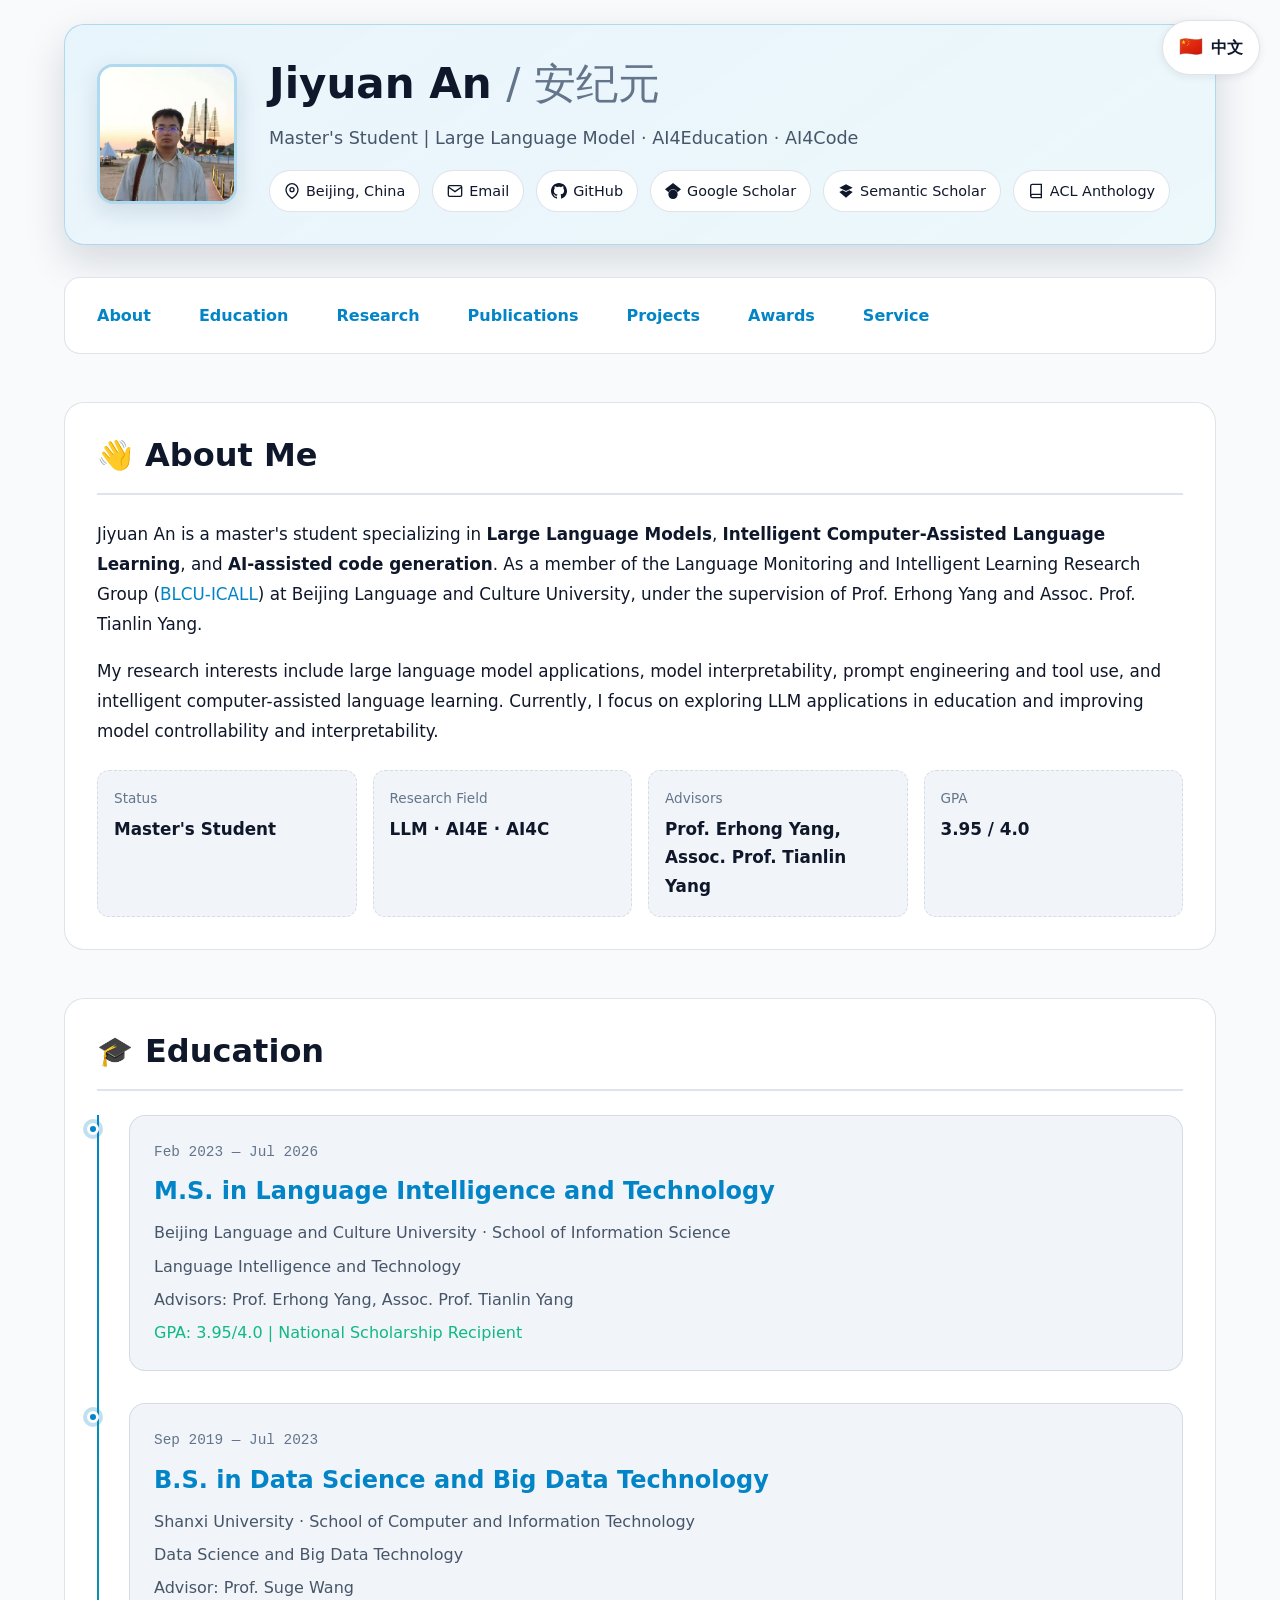
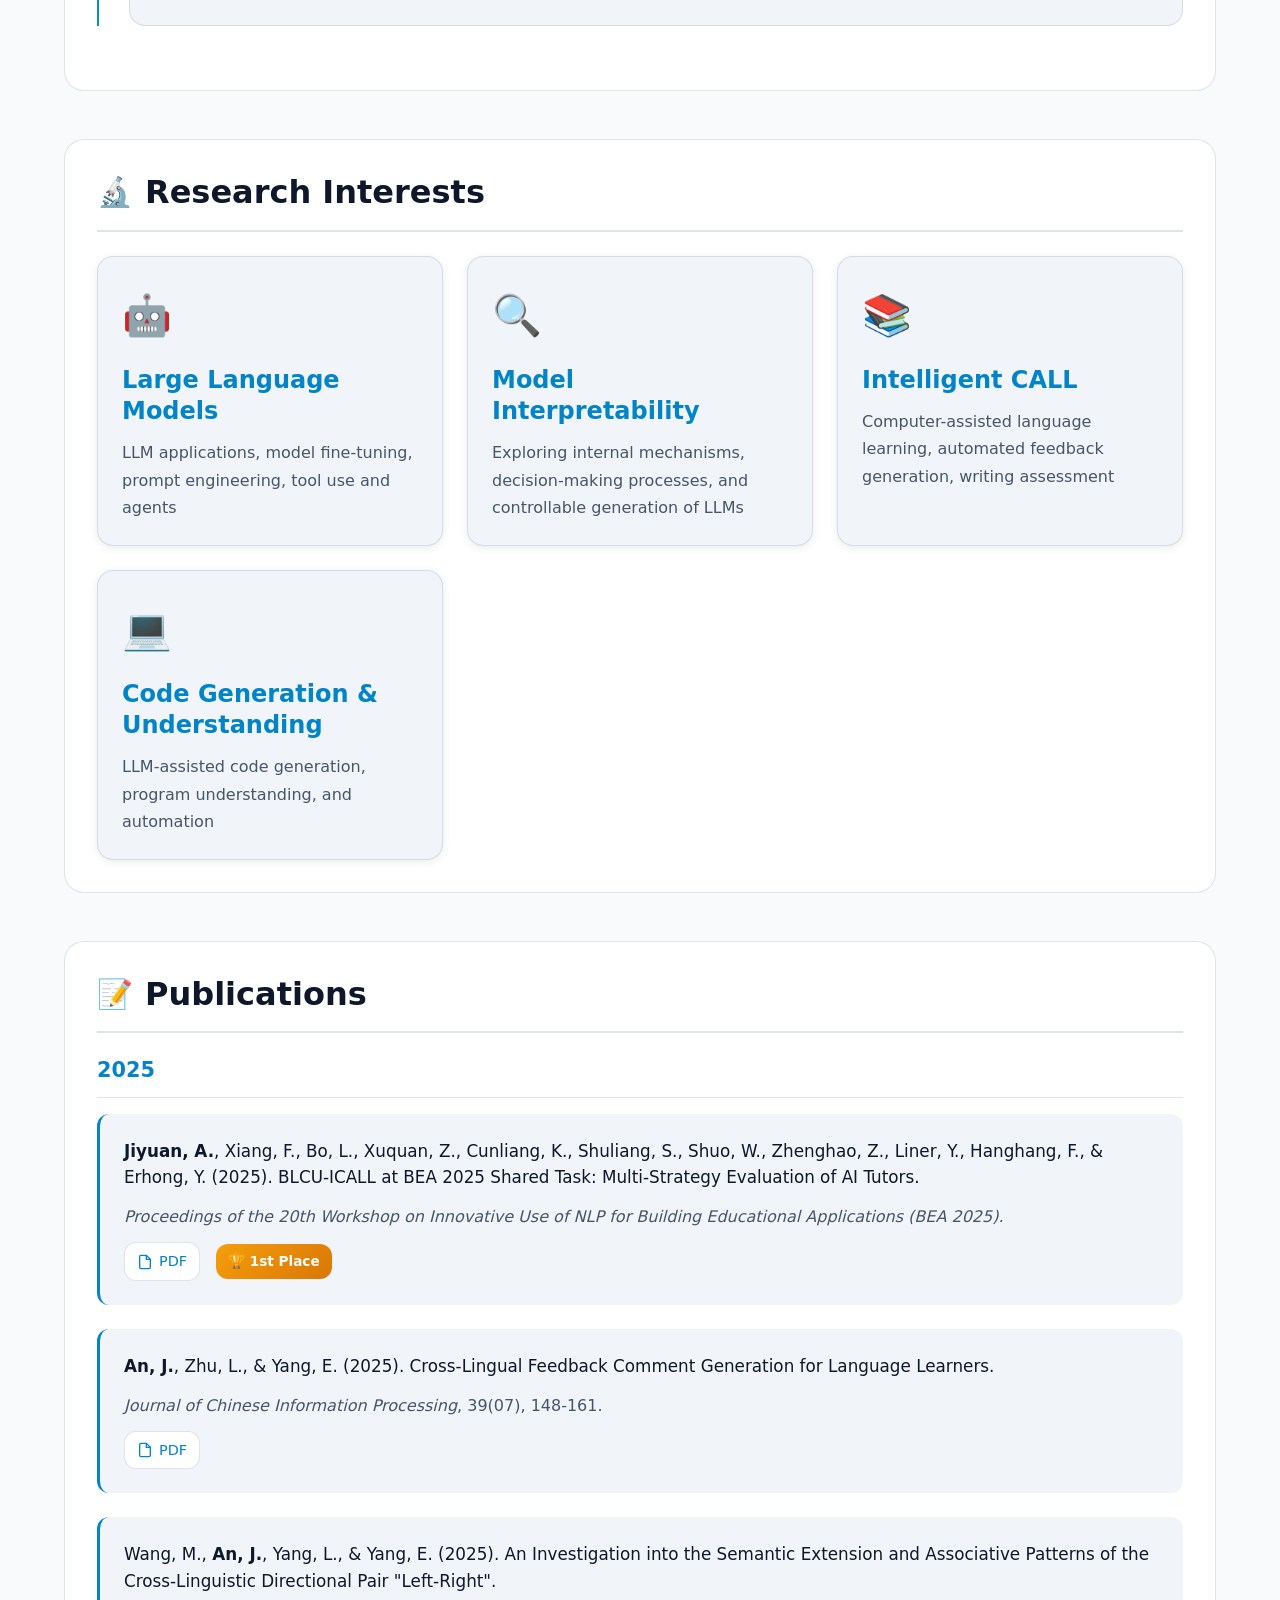
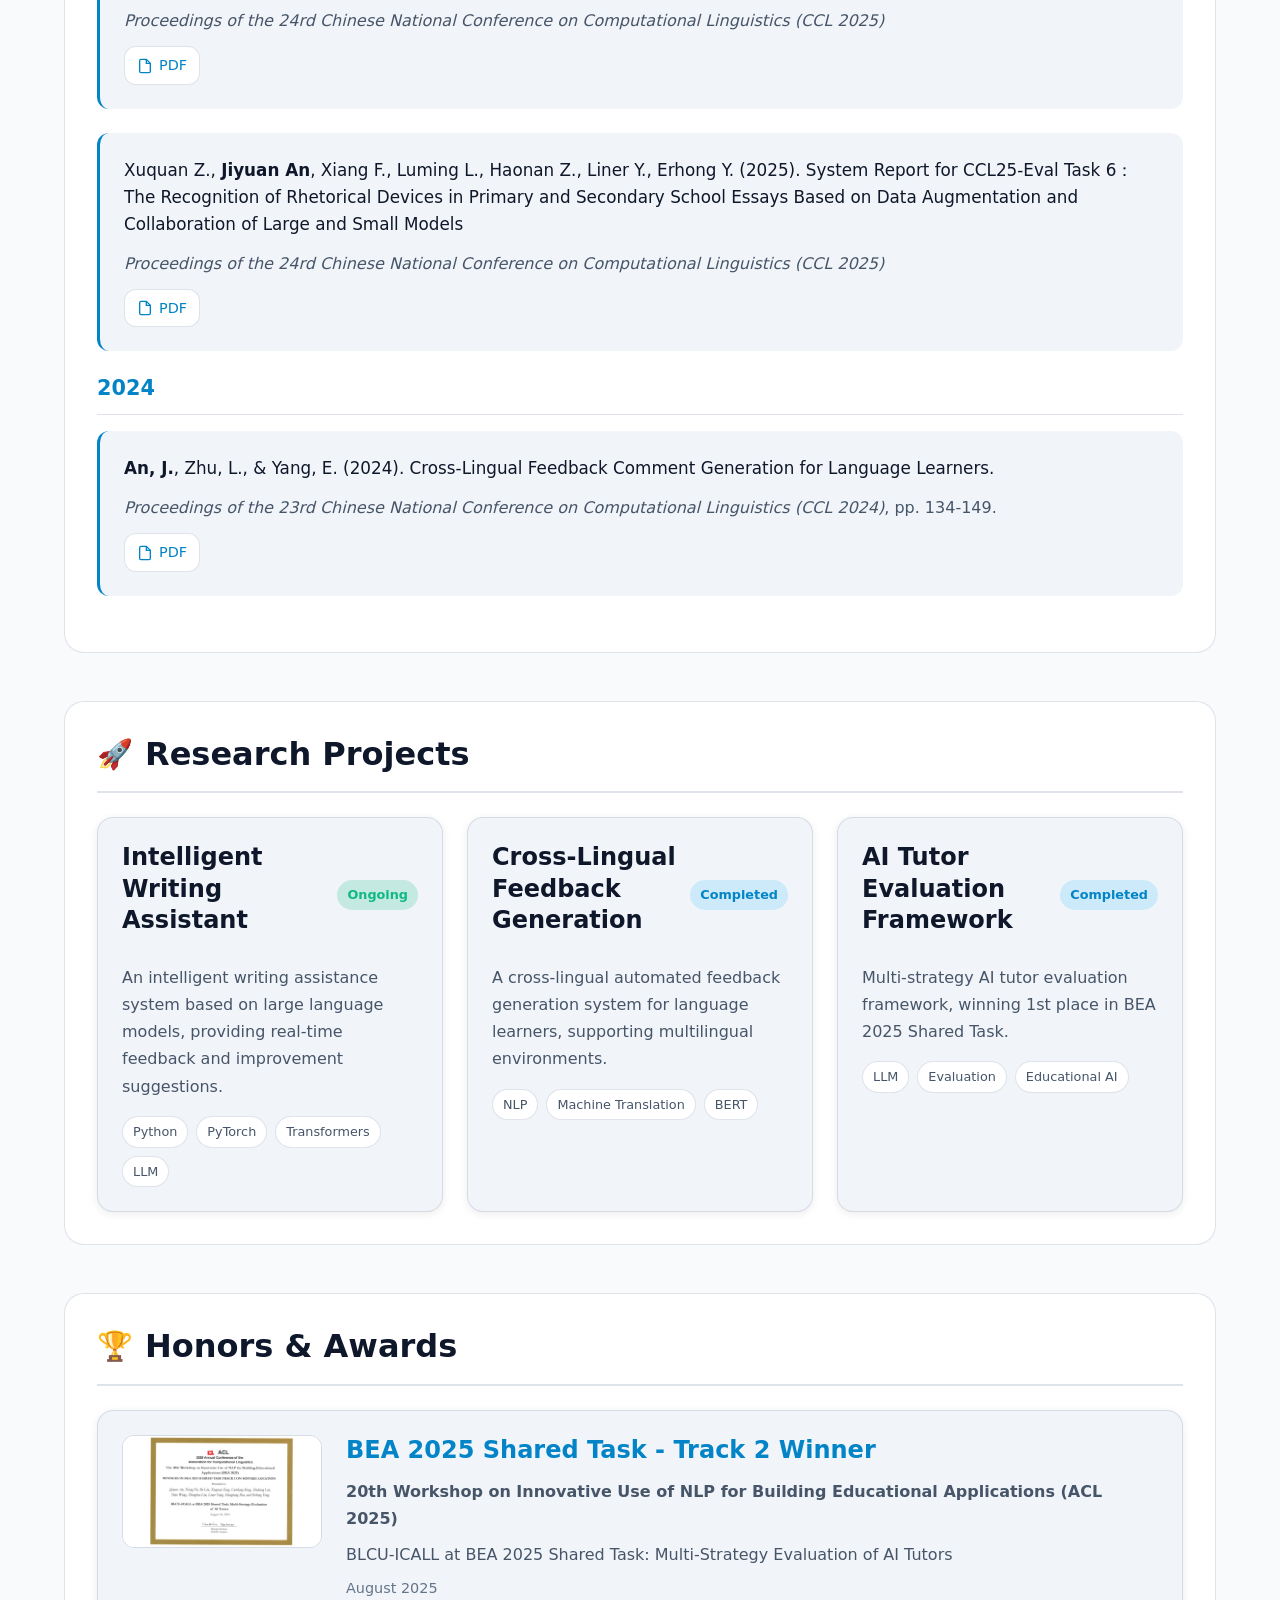
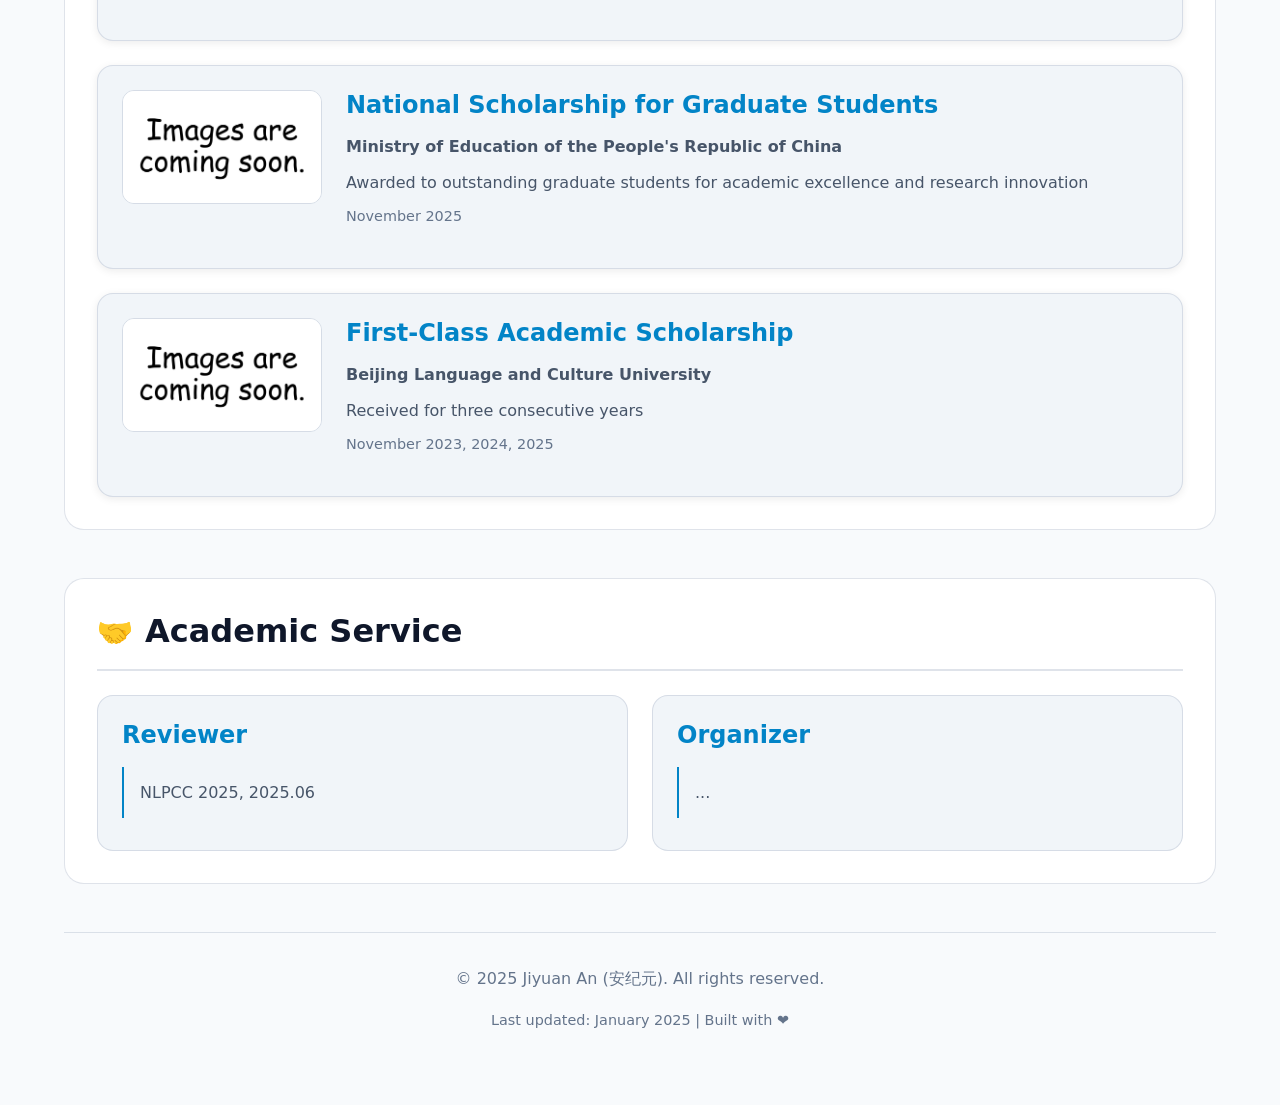
==== index-en.html @ dfd4914c "Update" ====
<!DOCTYPE html>
<html lang="en">
<head>
<meta charset="UTF-8" />
<meta name="viewport" content="width=device-width, initial-scale=1" />
<title>Jiyuan An's Homepage | 安纪元</title>
<meta name="description" content="Master's student's academic homepage, research interests: Large Language Models, AI4Education, AI4Code." />
<meta property="og:title" content="Jiyuan An | 安纪元 - Academic Homepage" />
<meta property="og:description" content="Master's student's academic homepage, research interests: Large Language Models, AI4Education, AI4Code." />
<meta property="og:type" content="website" />
<meta name="theme-color" content="#0ea5e9" />
<link rel="stylesheet" href="./styles/main.css" />
<link rel="stylesheet" href="./styles/dark-mode.css" />
<style>
/* Language Switch Button */
.lang-switch {
  position: fixed;
  top: 20px;
  right: 20px;
  z-index: 1000;
}
.lang-switch a {
  display: flex;
  align-items: center;
  gap: 8px;
  padding: 10px 16px;
  background: var(--bg-secondary);
  border: 1px solid var(--border-color);
  border-radius: var(--radius-full);
  color: var(--text-primary);
  text-decoration: none;
  font-weight: 600;
  transition: all var(--transition-base);
  box-shadow: var(--shadow-sm);
}
.lang-switch a:hover {
  transform: translateY(-2px);
  box-shadow: var(--shadow-md);
  border-color: var(--brand-primary);
  background: linear-gradient(135deg, rgba(56, 189, 248, 0.1), rgba(34, 211, 238, 0.05));
}
.lang-icon {
  font-size: 1.2rem;
}
@media (max-width: 768px) {
  .lang-switch a { padding: 8px 12px; }
  .lang-text { display: none; }
}
</style>
</head>
<body>
<!-- Language Switch Button -->
<div class="lang-switch">
  <a href="./index.html" title="切换到中文">
    <span class="lang-icon">🇨🇳</span>
    <span class="lang-text">中文</span>
  </a>
</div>

<div class="wrapper">
<!-- Header -->
<header>
<img class="avatar" src="./assets/images/profile.jpg" alt="Jiyuan An" />
<div class="header-content">
<h1>Jiyuan An <span class="muted">/ 安纪元</span></h1>
<p class="subtitle">Master's Student | Large Language Model · AI4Education · AI4Code</p>
<div class="badges">
<span class="badge">
<svg class="icon" viewBox="0 0 24 24" fill="none" stroke="currentColor" stroke-width="2">
<path d="M21 10c0 7-9 13-9 13s-9-6-9-13a9 9 0 0 1 18 0z"></path>
<circle cx="12" cy="10" r="3"></circle>
</svg>
Beijing, China
</span>
<a class="badge" href="mailto:jiyuanan.blcu@gmail.com">
<svg class="icon" viewBox="0 0 24 24" fill="none" stroke="currentColor" stroke-width="2">
<path d="M4 4h16c1.1 0 2 .9 2 2v12c0 1.1-.9 2-2 2H4c-1.1 0-2-.9-2-2V6c0-1.1.9-2 2-2z"></path>
<polyline points="22,6 12,13 2,6"></polyline>
</svg>
Email
</a>
<a class="badge" href="https://github.com/JiyuanAn" target="_blank" rel="noreferrer">
<svg class="icon" viewBox="0 0 24 24" fill="currentColor">
<path d="M12 0c-6.626 0-12 5.373-12 12 0 5.302 3.438 9.8 8.207 11.387.599.111.793-.261.793-.577v-2.234c-3.338.726-4.033-1.416-4.033-1.416-.546-1.387-1.333-1.756-1.333-1.756-1.089-.745.083-.729.083-.729 1.205.084 1.839 1.237 1.839 1.237 1.07 1.834 2.807 1.304 3.492.997.107-.775.418-1.305.762-1.604-2.665-.305-5.467-1.334-5.467-5.931 0-1.311.469-2.381 1.236-3.221-.124-.303-.535-1.524.117-3.176 0 0 1.008-.322 3.301 1.23.957-.266 1.983-.399 3.003-.404 1.02.005 2.047.138 3.006.404 2.291-1.552 3.297-1.23 3.297-1.23.653 1.653.242 2.874.118 3.176.77.84 1.235 1.911 1.235 3.221 0 4.609-2.807 5.624-5.479 5.921.43.372.823 1.102.823 2.222v3.293c0 .319.192.694.801.576 4.765-1.589 8.199-6.086 8.199-11.386 0-6.627-5.373-12-12-12z"/>
</svg>
GitHub
</a>
<a class="badge" href="https://scholar.google.com/citations?user=q-O2LUIAAAAJ" target="_blank" rel="noreferrer">
<svg class="icon" viewBox="0 0 24 24" fill="currentColor">
<path d="M5.242 13.769L0 9.5 12 0l12 9.5-5.242 4.269C17.548 11.249 14.978 9.5 12 9.5c-2.977 0-5.548 1.748-6.758 4.269zM12 10a7 7 0 1 0 0 14 7 7 0 0 0 0-14z"/>
</svg>
Google Scholar
</a>
<a class="badge" href="https://www.semanticscholar.org/author/Jiyuan-An/2285341491" target="_blank" rel="noreferrer">
<svg class="icon" viewBox="0 0 24 24" fill="currentColor">
<path d="M12 2L2 7l10 5 10-5-10-5zm0 9l2.5-1.25L12 8.5l-2.5 1.25L12 11zm0 2.5l-5-2.5-5 2.5L12 22l10-8.5-5-2.5-5 2.5z"/>
</svg>
Semantic Scholar
</a>
<a class="badge" href="https://aclanthology.org/people/jiyuan-an/" target="_blank" rel="noreferrer">
<svg class="icon" viewBox="0 0 24 24" fill="none" stroke="currentColor" stroke-width="2">
<path d="M4 19.5A2.5 2.5 0 0 1 6.5 17H20"></path>
<path d="M6.5 2H20v20H6.5A2.5 2.5 0 0 1 4 19.5v-15A2.5 2.5 0 0 1 6.5 2z"></path>
</svg>
ACL Anthology
</a>
</div>
</div>
</header>

<!-- Navigation -->
<nav class="nav-bar">
<a href="#about">About</a>
<a href="#education">Education</a>
<a href="#research">Research</a>
<a href="#publications">Publications</a>
<a href="#projects">Projects</a>
<a href="#awards">Awards</a>
<a href="#service">Service</a>
</nav>

<!-- About -->
<section id="about" class="content-section">
<h2 class="section-title">
<span class="title-icon">👋</span>
About Me
</h2>
<div class="about-content">
<p>
Jiyuan An is a master's student specializing in <strong>Large Language Models</strong>, <strong>Intelligent Computer-Assisted Language Learning</strong>, and <strong>AI-assisted code generation</strong>.
As a member of the Language Monitoring and Intelligent Learning Research Group (<a href="https://blcuicall.org/" target="_blank">BLCU-ICALL</a>) at Beijing Language and Culture University, under the supervision of Prof. Erhong Yang and Assoc. Prof. Tianlin Yang.
</p>
<p>
My research interests include large language model applications, model interpretability, prompt engineering and tool use, and intelligent computer-assisted language learning. 
Currently, I focus on exploring LLM applications in education and improving model controllability and interpretability.
</p>
<div class="info-cards">
<div class="info-card">
<div class="info-label">Status</div>
<div class="info-value">Master's Student</div>
</div>
<div class="info-card">
<div class="info-label">Research Field</div>
<div class="info-value">LLM · AI4E · AI4C</div>
</div>
<div class="info-card">
<div class="info-label">Advisors</div>
<div class="info-value">Prof. Erhong Yang, Assoc. Prof. Tianlin Yang</div>
</div>
<div class="info-card">
<div class="info-label">GPA</div>
<div class="info-value">3.95 / 4.0</div>
</div>
</div>
</div>
</section>

<!-- Education -->
<section id="education" class="content-section">
<h2 class="section-title">
<span class="title-icon">🎓</span>
Education
</h2>
<div class="timeline">
<div class="timeline-item">
<div class="timeline-marker"></div>
<div class="timeline-content">
<div class="timeline-date">Feb 2023 — Jul 2026</div>
<h3>M.S. in Language Intelligence and Technology</h3>
<div class="institution">Beijing Language and Culture University · School of Information Science</div>
<div class="major">Language Intelligence and Technology</div>
<div class="advisor">Advisors: Prof. Erhong Yang, Assoc. Prof. Tianlin Yang</div>
<div class="achievement">GPA: 3.95/4.0 | National Scholarship Recipient</div>
</div>
</div>
<div class="timeline-item">
<div class="timeline-marker"></div>
<div class="timeline-content">
<div class="timeline-date">Sep 2019 — Jul 2023</div>
<h3>B.S. in Data Science and Big Data Technology</h3>
<div class="institution">Shanxi University · School of Computer and Information Technology</div>
<div class="major">Data Science and Big Data Technology</div>
<div class="advisor">Advisor: Prof. Suge Wang</div>
</div>
</div>
</div>
</section>

<!-- Research -->
<section id="research" class="content-section">
<h2 class="section-title">
<span class="title-icon">🔬</span>
Research Interests
</h2>
<div class="research-grid">
<div class="research-card">
<div class="research-icon">🤖</div>
<h3>Large Language Models</h3>
<p>LLM applications, model fine-tuning, prompt engineering, tool use and agents</p>
</div>
<div class="research-card">
<div class="research-icon">🔍</div>
<h3>Model Interpretability</h3>
<p>Exploring internal mechanisms, decision-making processes, and controllable generation of LLMs</p>
</div>
<div class="research-card">
<div class="research-icon">📚</div>
<h3>Intelligent CALL</h3>
<p>Computer-assisted language learning, automated feedback generation, writing assessment</p>
</div>
<div class="research-card">
<div class="research-icon">💻</div>
<h3>Code Generation & Understanding</h3>
<p>LLM-assisted code generation, program understanding, and automation</p>
</div>
</div>
</section>

<!-- Publications -->
<section id="publications" class="content-section">
<h2 class="section-title">
<span class="title-icon">📝</span>
Publications
</h2>
<div class="publications">
<h3 class="year-divider">2025</h3>
<div class="publication-item">
<div class="pub-title">
<strong>Jiyuan, A.</strong>, Xiang, F., Bo, L., Xuquan, Z., Cunliang, K., Shuliang, S., Shuo, W., Zhenghao, Z., Liner, Y., Hanghang, F., & Erhong, Y. (2025). 
BLCU-ICALL at BEA 2025 Shared Task: Multi-Strategy Evaluation of AI Tutors.
</div>
<div class="pub-venue"><em>Proceedings of the 20th Workshop on Innovative Use of NLP for Building Educational Applications (BEA 2025).</em></div>
<div class="pub-links">
<a href="https://aclanthology.org/2025.bea-1.84.pdf" class="pub-link" target="_blank">
<svg class="icon" viewBox="0 0 24 24" fill="none" stroke="currentColor" stroke-width="2">
<path d="M14 2H6a2 2 0 0 0-2 2v16a2 2 0 0 0 2 2h12a2 2 0 0 0 2-2V8z"></path>
<polyline points="14,2 14,8 20,8"></polyline>
</svg>
PDF
</a>
<span class="pub-award">🏆 1st Place</span>
</div>
</div>

<div class="publication-item">
<div class="pub-title">
<strong>An, J.</strong>, Zhu, L., & Yang, E. (2025). Cross-Lingual Feedback Comment Generation for Language Learners.
</div>
<div class="pub-venue"><em>Journal of Chinese Information Processing</em>, 39(07), 148-161.</div>
<div class="pub-links">
<a href="./papers/JoCIP_202507.pdf" class="pub-link" target="_blank">
<svg class="icon" viewBox="0 0 24 24" fill="none" stroke="currentColor" stroke-width="2">
<path d="M14 2H6a2 2 0 0 0-2 2v16a2 2 0 0 0 2 2h12a2 2 0 0 0 2-2V8z"></path>
<polyline points="14,2 14,8 20,8"></polyline>
</svg>
PDF
</a>
</div>
</div>

<div class="publication-item">
<div class="pub-title">
Wang, M., <strong>An, J.</strong>, Yang, L., & Yang, E. (2025). 
An Investigation into the Semantic Extension and Associative Patterns of the Cross-Linguistic Directional Pair "Left-Right".
</div>
<div class="pub-venue"><em>Proceedings of the 24rd Chinese National Conference on Computational Linguistics (CCL 2025)</em></div>
<div class="pub-links">
<a href="./papers/CCL2025_171.pdf" class="pub-link" target="_blank">
<svg class="icon" viewBox="0 0 24 24" fill="none" stroke="currentColor" stroke-width="2">
<path d="M14 2H6a2 2 0 0 0-2 2v16a2 2 0 0 0 2 2h12a2 2 0 0 0 2-2V8z"></path>
<polyline points="14,2 14,8 20,8"></polyline>
</svg>
PDF
</a>
</div>
</div>

<div class="publication-item">
  <div class="pub-title">
  Xuquan Z., <strong>Jiyuan An</strong>, Xiang F., Luming L., Haonan Z., Liner Y., Erhong Y. (2025). 
  System Report for CCL25-Eval Task 6：The Recognition of Rhetorical Devices in Primary and Secondary School Essays Based on Data Augmentation and Collaboration of Large and Small Models
  </div>
  <div class="pub-venue"><em>Proceedings of the 24rd Chinese National Conference on Computational Linguistics (CCL 2025)</em></div>
  <div class="pub-links">
  <a href="./papers/CCL2025_Eval_20.pdf" class="pub-link" target="_blank">
  <svg class="icon" viewBox="0 0 24 24" fill="none" stroke="currentColor" stroke-width="2">
  <path d="M14 2H6a2 2 0 0 0-2 2v16a2 2 0 0 0 2 2h12a2 2 0 0 0 2-2V8z"></path>
  <polyline points="14,2 14,8 20,8"></polyline>
  </svg>
  PDF
  </a>
  </div>
  </div>

<h3 class="year-divider">2024</h3>
<div class="publication-item">
<div class="pub-title">
<strong>An, J.</strong>, Zhu, L., & Yang, E. (2024). 
Cross-Lingual Feedback Comment Generation for Language Learners.
</div>
<div class="pub-venue"><em>Proceedings of the 23rd Chinese National Conference on Computational Linguistics (CCL 2024)</em>, pp. 134-149.</div>
<div class="pub-links">
<a href="https://aclanthology.org/2024.ccl-1.10.pdf" class="pub-link" target="_blank">
<svg class="icon" viewBox="0 0 24 24" fill="none" stroke="currentColor" stroke-width="2">
<path d="M14 2H6a2 2 0 0 0-2 2v16a2 2 0 0 0 2 2h12a2 2 0 0 0 2-2V8z"></path>
<polyline points="14,2 14,8 20,8"></polyline>
</svg>
PDF
</a>
</div>
</div>
</div>
</section>

<!-- Projects -->
<section id="projects" class="content-section">
<h2 class="section-title">
<span class="title-icon">🚀</span>
Research Projects
</h2>
<div class="projects-grid">
<div class="project-card">
<div class="project-header">
<h3>Intelligent Writing Assistant</h3>
<span class="project-status active">Ongoing</span>
</div>
<p class="project-desc">An intelligent writing assistance system based on large language models, providing real-time feedback and improvement suggestions.</p>
<div class="project-tech">
<span class="tech-tag">Python</span>
<span class="tech-tag">PyTorch</span>
<span class="tech-tag">Transformers</span>
<span class="tech-tag">LLM</span>
</div>
</div>

<div class="project-card">
<div class="project-header">
<h3>Cross-Lingual Feedback Generation</h3>
<span class="project-status completed">Completed</span>
</div>
<p class="project-desc">A cross-lingual automated feedback generation system for language learners, supporting multilingual environments.</p>
<div class="project-tech">
<span class="tech-tag">NLP</span>
<span class="tech-tag">Machine Translation</span>
<span class="tech-tag">BERT</span>
</div>
</div>

<div class="project-card">
<div class="project-header">
<h3>AI Tutor Evaluation Framework</h3>
<span class="project-status completed">Completed</span>
</div>
<p class="project-desc">Multi-strategy AI tutor evaluation framework, winning 1st place in BEA 2025 Shared Task.</p>
<div class="project-tech">
<span class="tech-tag">LLM</span>
<span class="tech-tag">Evaluation</span>
<span class="tech-tag">Educational AI</span>
</div>
</div>
</div>
</section>

<!-- Awards -->
<section id="awards" class="content-section">
<h2 class="section-title">
<span class="title-icon">🏆</span>
Honors & Awards
</h2>
<div class="awards-list">
<div class="award-item">
<div class="award-image">
<img src="./assets/images/BEA_2025.png" alt="BEA 2025 Award" />
</div>
<div class="award-content">
<h3>BEA 2025 Shared Task - Track 2 Winner</h3>
<p class="award-org">20th Workshop on Innovative Use of NLP for Building Educational Applications (ACL 2025)</p>
<p class="award-desc">BLCU-ICALL at BEA 2025 Shared Task: Multi-Strategy Evaluation of AI Tutors</p>
<p class="award-date">August 2025</p>
</div>
</div>

<div class="award-item">
<div class="award-image">
<img src="./assets/images/IaCS.png" alt="National Scholarship" />
</div>
<div class="award-content">
<h3>National Scholarship for Graduate Students</h3>
<p class="award-org">Ministry of Education of the People's Republic of China</p>
<p class="award-desc">Awarded to outstanding graduate students for academic excellence and research innovation</p>
<p class="award-date">November 2025</p>
</div>
</div>

<div class="award-item">
<div class="award-image">
<img src="./assets/images/IaCS.png" alt="Academic Scholarship" />
</div>
<div class="award-content">
<h3>First-Class Academic Scholarship</h3>
<p class="award-org">Beijing Language and Culture University</p>
<p class="award-desc">Received for three consecutive years</p>
<p class="award-date">November 2023, 2024, 2025</p>
</div>
</div>
</div>
</section>

<!-- Service -->
<section id="service" class="content-section">
<h2 class="section-title">
<span class="title-icon">🤝</span>
Academic Service
</h2>
<div class="service-content">
<div class="service-category">
<h3>Reviewer</h3>
<ul>
<li>NLPCC 2025, 2025.06</li>
</ul>
</div>
<div class="service-category">
<h3>Organizer</h3>
<ul>
<li>...</li>
</ul>
</div>
</div>
</section>

<!-- Footer -->
<footer>
<div class="footer-content">
<p>&copy; 2025 Jiyuan An (安纪元). All rights reserved.</p>
<p class="footer-note">Last updated: January 2025 | Built with ❤️</p>
</div>
</footer>
</div>

<script src="./scripts/main.js"></script>
</body>
</html>
---- styles/main.css ----
/* ==================== CSS Variables ==================== */
:root {
  /* Colors - Dark Mode */
  --bg-primary: #0b1020;
  --bg-secondary: #0f172a;
  --bg-tertiary: #1e293b;
  --text-primary: #e5e7eb;
  --text-secondary: #94a3b8;
  --text-muted: #64748b;
  --brand-primary: #38bdf8;
  --brand-secondary: #22d3ee;
  --accent: #818cf8;
  --border-color: rgba(148, 163, 184, 0.2);
  --shadow-sm: 0 2px 8px rgba(2, 6, 23, 0.15);
  --shadow-md: 0 8px 24px rgba(2, 6, 23, 0.25);
  --shadow-lg: 0 16px 40px rgba(2, 6, 23, 0.35);
  --ring: rgba(56, 189, 248, 0.35);
  --success: #10b981;
  --warning: #f59e0b;
  
  /* Spacing */
  --spacing-xs: 8px;
  --spacing-sm: 12px;
  --spacing-md: 16px;
  --spacing-lg: 24px;
  --spacing-xl: 32px;
  --spacing-2xl: 48px;
  
  /* Border Radius */
  --radius-sm: 8px;
  --radius-md: 12px;
  --radius-lg: 16px;
  --radius-xl: 20px;
  --radius-full: 9999px;
  
  /* Transitions */
  --transition-fast: 0.15s ease;
  --transition-base: 0.2s ease;
  --transition-slow: 0.3s ease;
}

/* Light Mode */
@media (prefers-color-scheme: light) {
  :root {
    --bg-primary: #f8fafc;
    --bg-secondary: #ffffff;
    --bg-tertiary: #f1f5f9;
    --text-primary: #0f172a;
    --text-secondary: #475569;
    --text-muted: #64748b;
    --brand-primary: #0284c7;
    --brand-secondary: #0891b2;
    --accent: #6366f1;
    --border-color: rgba(148, 163, 184, 0.3);
    --shadow-sm: 0 2px 8px rgba(15, 23, 42, 0.08);
    --shadow-md: 0 8px 24px rgba(15, 23, 42, 0.12);
    --shadow-lg: 0 16px 40px rgba(15, 23, 42, 0.15);
    --ring: rgba(2, 132, 199, 0.25);
  }
}

/* ==================== Base Styles ==================== */
* {
  box-sizing: border-box;
  margin: 0;
  padding: 0;
}

html {
  scroll-behavior: smooth;
  font-size: 16px;
}

body {
  font-family: ui-sans-serif, system-ui, -apple-system, 'Segoe UI', Roboto, 
    'Helvetica Neue', Arial, 'Noto Sans', sans-serif, 'Apple Color Emoji', 
    'Segoe UI Emoji';
  background: var(--bg-primary);
  color: var(--text-primary);
  line-height: 1.7;
  -webkit-font-smoothing: antialiased;
  -moz-osx-font-smoothing: grayscale;
}

/* ==================== Typography ==================== */
h1, h2, h3, h4, h5, h6 {
  line-height: 1.3;
  font-weight: 700;
}

h1 {
  font-size: clamp(28px, 4vw, 42px);
  margin-bottom: var(--spacing-sm);
}

h2 {
  font-size: clamp(24px, 3vw, 32px);
  margin-bottom: var(--spacing-md);
}

h3 {
  font-size: clamp(18px, 2.5vw, 24px);
  margin-bottom: var(--spacing-sm);
}

p {
  margin-bottom: var(--spacing-md);
}

a {
  color: var(--brand-primary);
  text-decoration: none;
  transition: color var(--transition-base);
}

a:hover {
  color: var(--brand-secondary);
}

/* ==================== Layout ==================== */
.wrapper {
  max-width: 1200px;
  margin: 0 auto;
  padding: var(--spacing-lg);
}

/* ==================== Header ==================== */
header {
  display: flex;
  align-items: center;
  gap: var(--spacing-xl);
  background: linear-gradient(
    145deg,
    rgba(56, 189, 248, 0.08),
    rgba(34, 211, 238, 0.05)
  );
  border: 1px solid var(--ring);
  border-radius: var(--radius-xl);
  padding: var(--spacing-xl);
  margin-bottom: var(--spacing-xl);
  box-shadow: var(--shadow-lg);
  animation: fadeInDown 0.6s ease;
}

.avatar {
  width: 140px;
  height: 140px;
  border-radius: var(--radius-lg);
  object-fit: cover;
  border: 3px solid var(--ring);
  box-shadow: var(--shadow-md);
  transition: transform var(--transition-base);
}

.avatar:hover {
  transform: scale(1.05);
}

.header-content {
  flex: 1;
}

.subtitle {
  color: var(--text-secondary);
  font-size: 1.1rem;
  margin-bottom: var(--spacing-md);
}

.muted {
  color: var(--text-muted);
  font-weight: 400;
}

.badges {
  display: flex;
  gap: var(--spacing-sm);
  flex-wrap: wrap;
}

.badge {
  display: inline-flex;
  align-items: center;
  gap: 6px;
  background: var(--bg-secondary);
  color: var(--text-primary);
  border: 1px solid var(--border-color);
  padding: 8px 14px;
  border-radius: var(--radius-full);
  font-size: 0.9rem;
  font-weight: 500;
  transition: all var(--transition-base);
  white-space: nowrap;
}

.badge:hover {
  transform: translateY(-2px);
  box-shadow: var(--shadow-sm);
  border-color: var(--brand-primary);
}

.icon {
  width: 16px;
  height: 16px;
  flex-shrink: 0;
}

/* ==================== Navigation ==================== */
.nav-bar {
  display: flex;
  gap: var(--spacing-md);
  flex-wrap: wrap;
  margin-bottom: var(--spacing-xl);
  padding: var(--spacing-md);
  background: var(--bg-secondary);
  border: 1px solid var(--border-color);
  border-radius: var(--radius-lg);
  position: sticky;
  top: var(--spacing-md);
  z-index: 100;
  backdrop-filter: blur(10px);
  animation: fadeIn 0.8s ease;
}

.nav-bar a {
  padding: 8px 16px;
  border-radius: var(--radius-md);
  font-weight: 600;
  transition: all var(--transition-base);
}

.nav-bar a:hover {
  background: linear-gradient(
    135deg,
    rgba(56, 189, 248, 0.15),
    rgba(34, 211, 238, 0.1)
  );
}

/* ==================== Sections ==================== */
.content-section {
  margin: var(--spacing-2xl) 0;
  background: var(--bg-secondary);
  border: 1px solid var(--border-color);
  border-radius: var(--radius-xl);
  padding: var(--spacing-xl);
  animation: fadeInUp 0.6s ease;
}

.section-title {
  display: flex;
  align-items: center;
  gap: var(--spacing-sm);
  margin-bottom: var(--spacing-lg);
  padding-bottom: var(--spacing-md);
  border-bottom: 2px solid var(--border-color);
}

.title-icon {
  font-size: 1.8rem;
}

/* ==================== About Section ==================== */
.about-content p {
  font-size: 1.05rem;
  line-height: 1.8;
}

.info-cards {
  display: grid;
  grid-template-columns: repeat(auto-fit, minmax(200px, 1fr));
  gap: var(--spacing-md);
  margin-top: var(--spacing-lg);
}

.info-card {
  background: var(--bg-tertiary);
  border: 1px dashed var(--border-color);
  border-radius: var(--radius-md);
  padding: var(--spacing-md);
  transition: all var(--transition-base);
}

.info-card:hover {
  border-color: var(--brand-primary);
  transform: translateY(-2px);
}

.info-label {
  color: var(--text-muted);
  font-size: 0.85rem;
  margin-bottom: 4px;
}

.info-value {
  font-weight: 600;
  font-size: 1.05rem;
}

/* ==================== Timeline (Education) ==================== */
.timeline {
  position: relative;
  padding-left: var(--spacing-xl);
}

.timeline::before {
  content: '';
  position: absolute;
  left: 0;
  top: 0;
  bottom: 0;
  width: 2px;
  background: linear-gradient(
    to bottom,
    var(--brand-primary),
    var(--brand-secondary)
  );
}

.timeline-item {
  position: relative;
  margin-bottom: var(--spacing-xl);
}

.timeline-marker {
  position: absolute;
  left: -42px;
  top: 8px;
  width: 12px;
  height: 12px;
  background: var(--brand-primary);
  border: 3px solid var(--bg-secondary);
  border-radius: 50%;
  box-shadow: 0 0 0 4px var(--ring);
}

.timeline-content {
  background: var(--bg-tertiary);
  border: 1px solid var(--border-color);
  border-radius: var(--radius-lg);
  padding: var(--spacing-lg);
  transition: all var(--transition-base);
}

.timeline-content:hover {
  transform: translateX(8px);
  box-shadow: var(--shadow-md);
}

.timeline-date {
  color: var(--text-muted);
  font-family: ui-monospace, monospace;
  font-size: 0.9rem;
  margin-bottom: var(--spacing-sm);
}

.timeline-content h3 {
  color: var(--brand-primary);
  margin-bottom: var(--spacing-sm);
}

.institution,
.major,
.advisor,
.achievement,
.description {
  margin-top: 6px;
  color: var(--text-secondary);
}

.achievement {
  color: var(--success);
  font-weight: 500;
}

/* ==================== Research Section ==================== */
.research-grid {
  display: grid;
  grid-template-columns: repeat(auto-fit, minmax(280px, 1fr));
  gap: var(--spacing-lg);
}

.research-card {
  background: var(--bg-tertiary);
  border: 1px solid var(--border-color);
  border-radius: var(--radius-lg);
  padding: var(--spacing-lg);
  transition: all var(--transition-base);
}

.research-card:hover {
  transform: translateY(-4px);
  box-shadow: var(--shadow-lg);
  border-color: var(--brand-primary);
}

.research-icon {
  font-size: 2.5rem;
  margin-bottom: var(--spacing-md);
}

.research-card h3 {
  color: var(--brand-primary);
  margin-bottom: var(--spacing-sm);
}

.research-card p {
  color: var(--text-secondary);
  margin-bottom: 0;
}

/* ==================== Publications Section ==================== */
.publications {
  max-width: 100%;
}

.year-divider {
  color: var(--brand-primary);
  font-size: 1.3rem;
  margin: var(--spacing-lg) 0 var(--spacing-md) 0;
  padding-bottom: var(--spacing-sm);
  border-bottom: 1px solid var(--border-color);
}

.publication-item {
  margin-bottom: var(--spacing-lg);
  padding: var(--spacing-lg);
  background: var(--bg-tertiary);
  border-left: 3px solid var(--brand-primary);
  border-radius: var(--radius-md);
  transition: all var(--transition-base);
}

.publication-item:hover {
  background: var(--bg-secondary);
  box-shadow: var(--shadow-sm);
  transform: translateX(4px);
}

.pub-title {
  font-size: 1.05rem;
  line-height: 1.6;
  margin-bottom: var(--spacing-sm);
}

.pub-venue {
  color: var(--text-secondary);
  margin-bottom: var(--spacing-sm);
}

.pub-links {
  display: flex;
  gap: var(--spacing-md);
  align-items: center;
  flex-wrap: wrap;
}

.pub-link {
  display: inline-flex;
  align-items: center;
  gap: 6px;
  padding: 6px 12px;
  background: var(--bg-secondary);
  border: 1px solid var(--border-color);
  border-radius: var(--radius-md);
  font-size: 0.9rem;
  transition: all var(--transition-base);
}

.pub-link:hover {
  background: var(--brand-primary);
  color: white;
  transform: translateY(-2px);
}

.pub-award {
  padding: 6px 12px;
  background: linear-gradient(135deg, #f59e0b, #d97706);
  color: white;
  border-radius: var(--radius-md);
  font-size: 0.85rem;
  font-weight: 600;
}

/* ==================== Projects Section ==================== */
.projects-grid {
  display: grid;
  grid-template-columns: repeat(auto-fit, minmax(320px, 1fr));
  gap: var(--spacing-lg);
}

.project-card {
  background: var(--bg-tertiary);
  border: 1px solid var(--border-color);
  border-radius: var(--radius-lg);
  padding: var(--spacing-lg);
  transition: all var(--transition-base);
}

.project-card:hover {
  transform: translateY(-4px);
  box-shadow: var(--shadow-lg);
}

.project-header {
  display: flex;
  justify-content: space-between;
  align-items: center;
  margin-bottom: var(--spacing-md);
}

.project-status {
  padding: 4px 10px;
  border-radius: var(--radius-full);
  font-size: 0.8rem;
  font-weight: 600;
}

.project-status.active {
  background: rgba(16, 185, 129, 0.2);
  color: var(--success);
}

.project-status.completed {
  background: rgba(56, 189, 248, 0.2);
  color: var(--brand-primary);
}

.project-desc {
  color: var(--text-secondary);
  margin-bottom: var(--spacing-md);
}

.project-tech {
  display: flex;
  gap: var(--spacing-xs);
  flex-wrap: wrap;
}

.tech-tag {
  padding: 4px 10px;
  background: var(--bg-secondary);
  border: 1px solid var(--border-color);
  border-radius: var(--radius-full);
  font-size: 0.8rem;
  color: var(--text-secondary);
}

/* ==================== Awards Section ==================== */
.awards-list {
  display: flex;
  flex-direction: column;
  gap: var(--spacing-lg);
}

.award-item {
  display: flex;
  gap: var(--spacing-lg);
  background: var(--bg-tertiary);
  border: 1px solid var(--border-color);
  border-radius: var(--radius-lg);
  padding: var(--spacing-lg);
  transition: all var(--transition-base);
}

.award-item:hover {
  transform: translateY(-4px);
  box-shadow: var(--shadow-lg);
}

.award-image {
  flex-shrink: 0;
}

.award-image img {
  width: 200px;
  height: auto;
  border-radius: var(--radius-md);
  border: 1px solid var(--border-color);
}

.award-content h3 {
  color: var(--brand-primary);
  margin-bottom: var(--spacing-sm);
}

.award-org {
  color: var(--text-secondary);
  font-weight: 600;
  margin-bottom: var(--spacing-xs);
}

.award-desc {
  color: var(--text-secondary);
  margin-bottom: var(--spacing-xs);
}

.award-date {
  color: var(--text-muted);
  font-size: 0.9rem;
}

/* ==================== Service Section ==================== */
.service-content {
  display: grid;
  grid-template-columns: repeat(auto-fit, minmax(300px, 1fr));
  gap: var(--spacing-lg);
}

.service-category {
  background: var(--bg-tertiary);
  border: 1px solid var(--border-color);
  border-radius: var(--radius-lg);
  padding: var(--spacing-lg);
}

.service-category h3 {
  color: var(--brand-primary);
  margin-bottom: var(--spacing-md);
}

.service-category ul {
  list-style: none;
  padding: 0;
}

.service-category li {
  padding: var(--spacing-sm);
  margin-bottom: var(--spacing-xs);
  color: var(--text-secondary);
  border-left: 2px solid var(--brand-primary);
  padding-left: var(--spacing-md);
}

/* ==================== Footer ==================== */
footer {
  margin-top: var(--spacing-2xl);
  padding: var(--spacing-xl) 0;
  text-align: center;
  border-top: 1px solid var(--border-color);
}

.footer-content {
  color: var(--text-muted);
}

.footer-note {
  font-size: 0.9rem;
  margin-top: var(--spacing-sm);
}

/* ==================== Animations ==================== */
@keyframes fadeIn {
  from {
    opacity: 0;
  }
  to {
    opacity: 1;
  }
}

@keyframes fadeInUp {
  from {
    opacity: 0;
    transform: translateY(20px);
  }
  to {
    opacity: 1;
    transform: translateY(0);
  }
}

@keyframes fadeInDown {
  from {
    opacity: 0;
    transform: translateY(-20px);
  }
  to {
    opacity: 1;
    transform: translateY(0);
  }
}

/* ==================== Responsive Design ==================== */
@media (max-width: 768px) {
  header {
    flex-direction: column;
    text-align: center;
  }
  
  .avatar {
    width: 120px;
    height: 120px;
  }
  
  .nav-bar {
    position: static;
    justify-content: center;
  }
  
  .timeline {
    padding-left: var(--spacing-lg);
  }
  
  .timeline-marker {
    left: -32px;
  }
  
  .award-item {
    flex-direction: column;
  }
  
  .award-image img {
    width: 100%;
    max-width: 300px;
  }
  
  .wrapper {
    padding: var(--spacing-md);
  }
}

@media (max-width: 480px) {
  .nav-bar {
    flex-direction: column;
    align-items: stretch;
  }
  
  .nav-bar a {
    text-align: center;
  }
  
  .info-cards {
    grid-template-columns: 1fr;
  }
  
  .research-grid,
  .projects-grid {
    grid-template-columns: 1fr;
  }
}

/* ==================== Utilities ==================== */
.text-center {
  text-align: center;
}

.mt-sm {
  margin-top: var(--spacing-sm);
}

.mt-md {
  margin-top: var(--spacing-md);
}

.mt-lg {
  margin-top: var(--spacing-lg);
}

.mb-sm {
  margin-bottom: var(--spacing-sm);
}

.mb-md {
  margin-bottom: var(--spacing-md);
}

.mb-lg {
  margin-bottom: var(--spacing-lg);
}
---- styles/dark-mode.css ----
/* Dark Mode Toggle Styles */
.theme-toggle {
  position: fixed;
  top: 20px;
  right: 20px;
  z-index: 1000;
  background: var(--bg-secondary);
  border: 1px solid var(--border-color);
  border-radius: var(--radius-full);
  padding: 10px;
  cursor: pointer;
  transition: all var(--transition-base);
  box-shadow: var(--shadow-sm);
}

.theme-toggle:hover {
  transform: scale(1.1);
  box-shadow: var(--shadow-md);
}

.theme-toggle svg {
  width: 24px;
  height: 24px;
  color: var(--text-primary);
}

/* Dark mode specific adjustments */
@media (prefers-color-scheme: dark) {
  /* Enhanced shadows in dark mode */
  .card,
  .project-card,
  .research-card,
  .award-item {
    box-shadow: 0 4px 16px rgba(0, 0, 0, 0.3);
  }
  
  /* Better contrast for code elements */
  code,
  pre {
    background: rgba(255, 255, 255, 0.05);
    border: 1px solid rgba(255, 255, 255, 0.1);
  }
}

/* Light mode specific adjustments */
@media (prefers-color-scheme: light) {
  /* Softer shadows in light mode */
  .card,
  .project-card,
  .research-card,
  .award-item {
    box-shadow: 0 2px 8px rgba(0, 0, 0, 0.08);
  }
  
  /* Better contrast for code elements */
  code,
  pre {
    background: rgba(0, 0, 0, 0.03);
    border: 1px solid rgba(0, 0, 0, 0.1);
  }
}
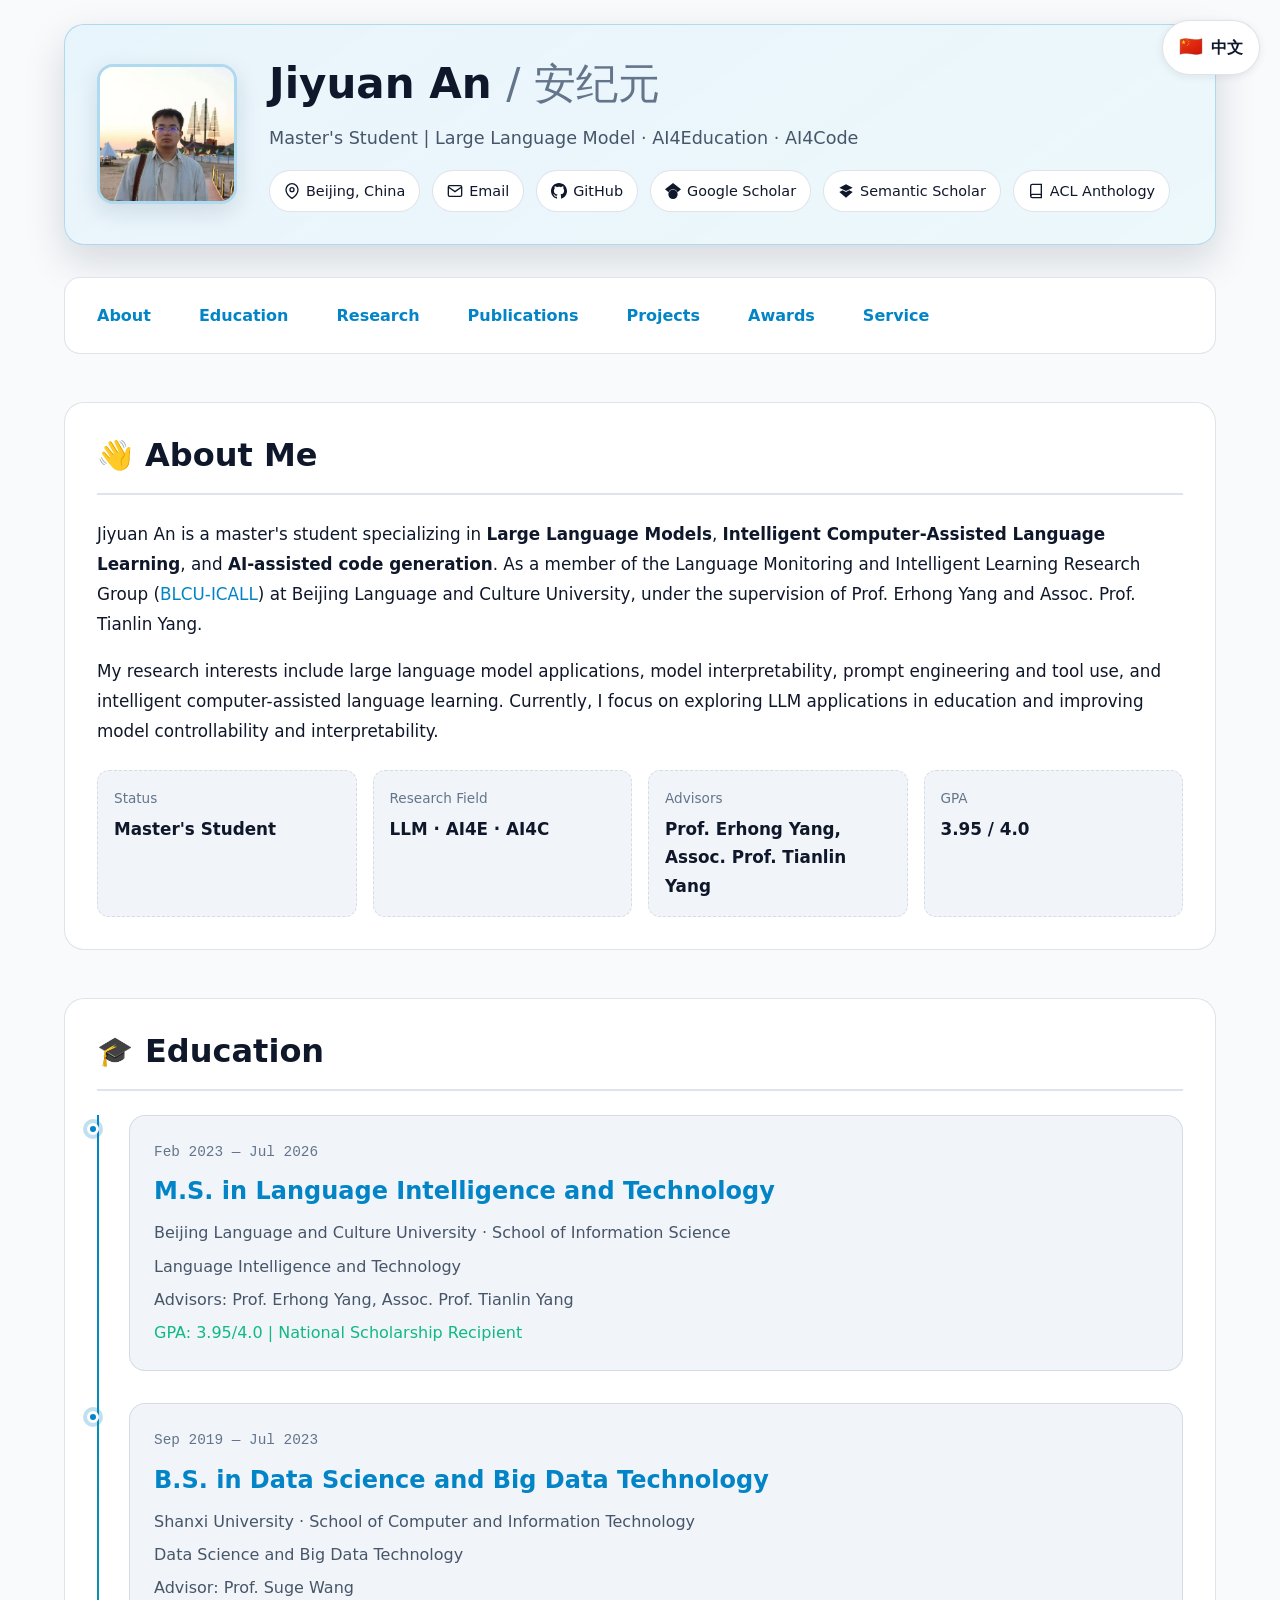
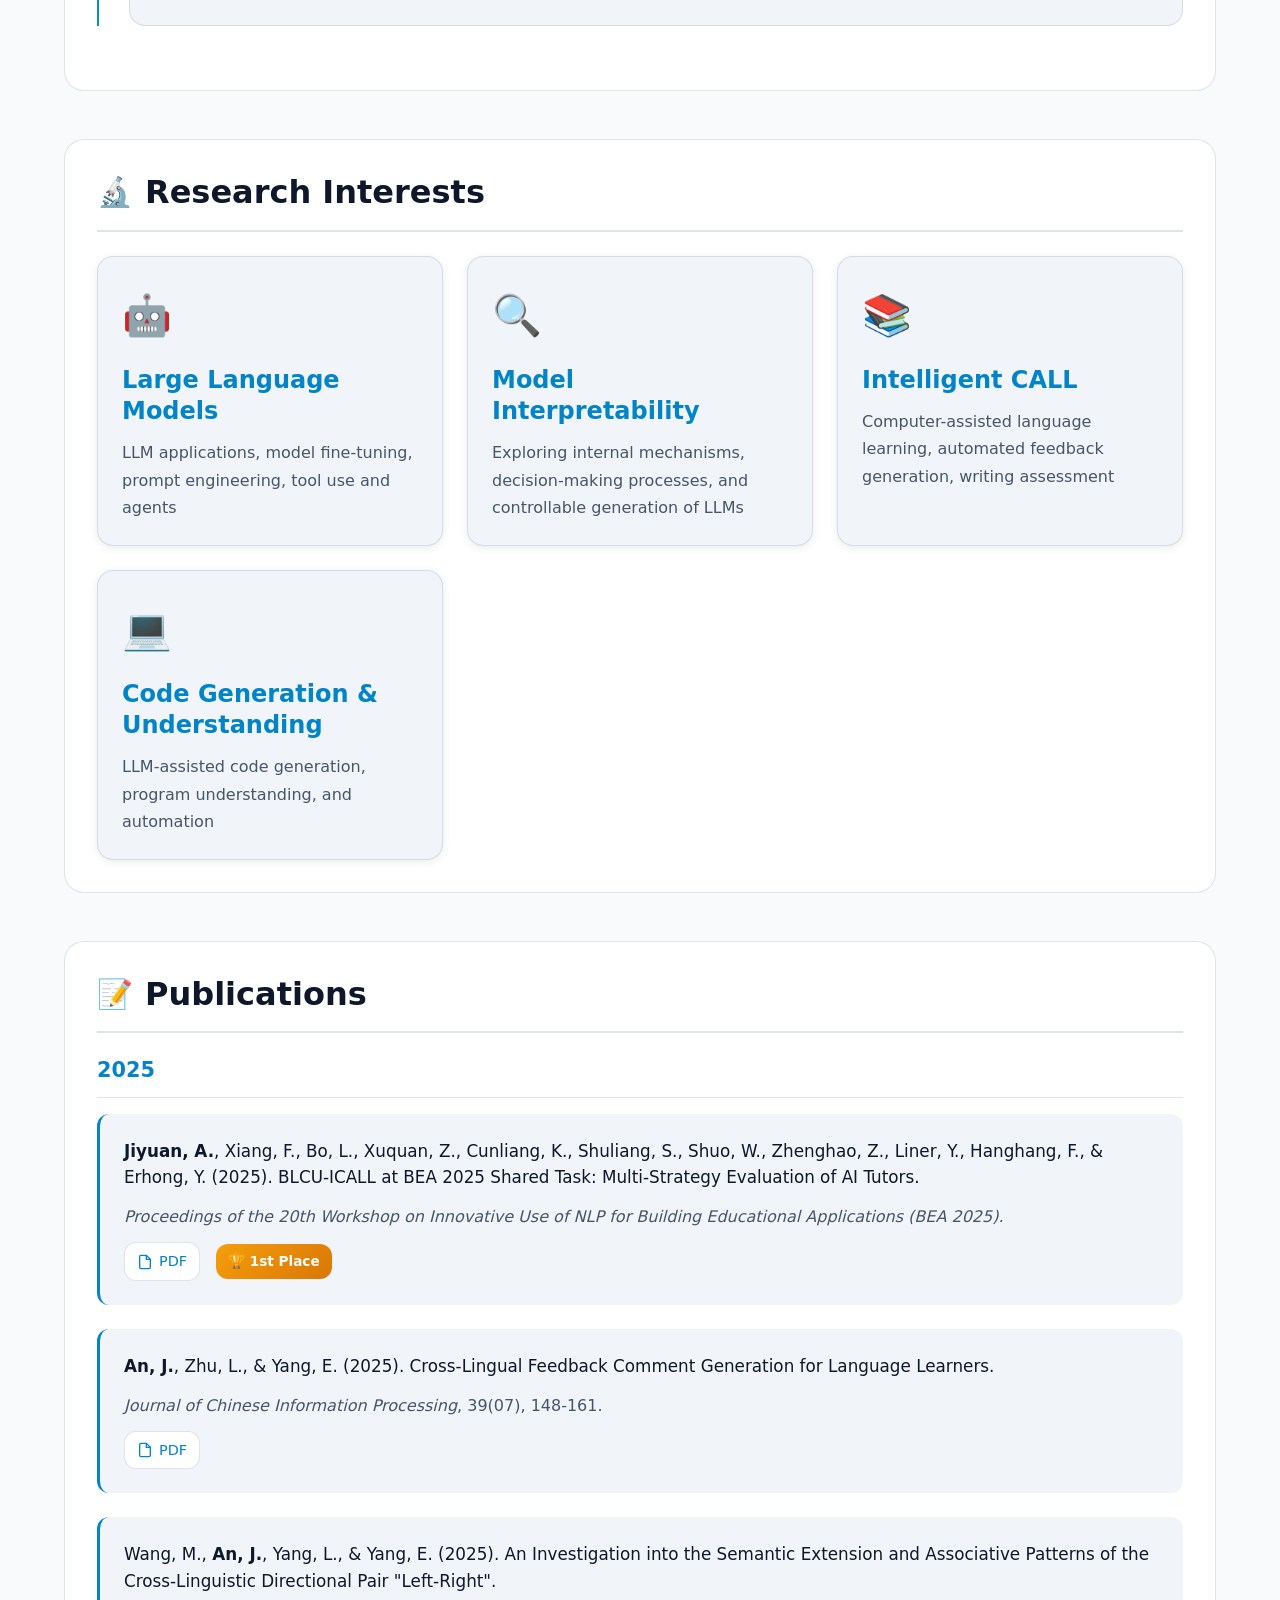
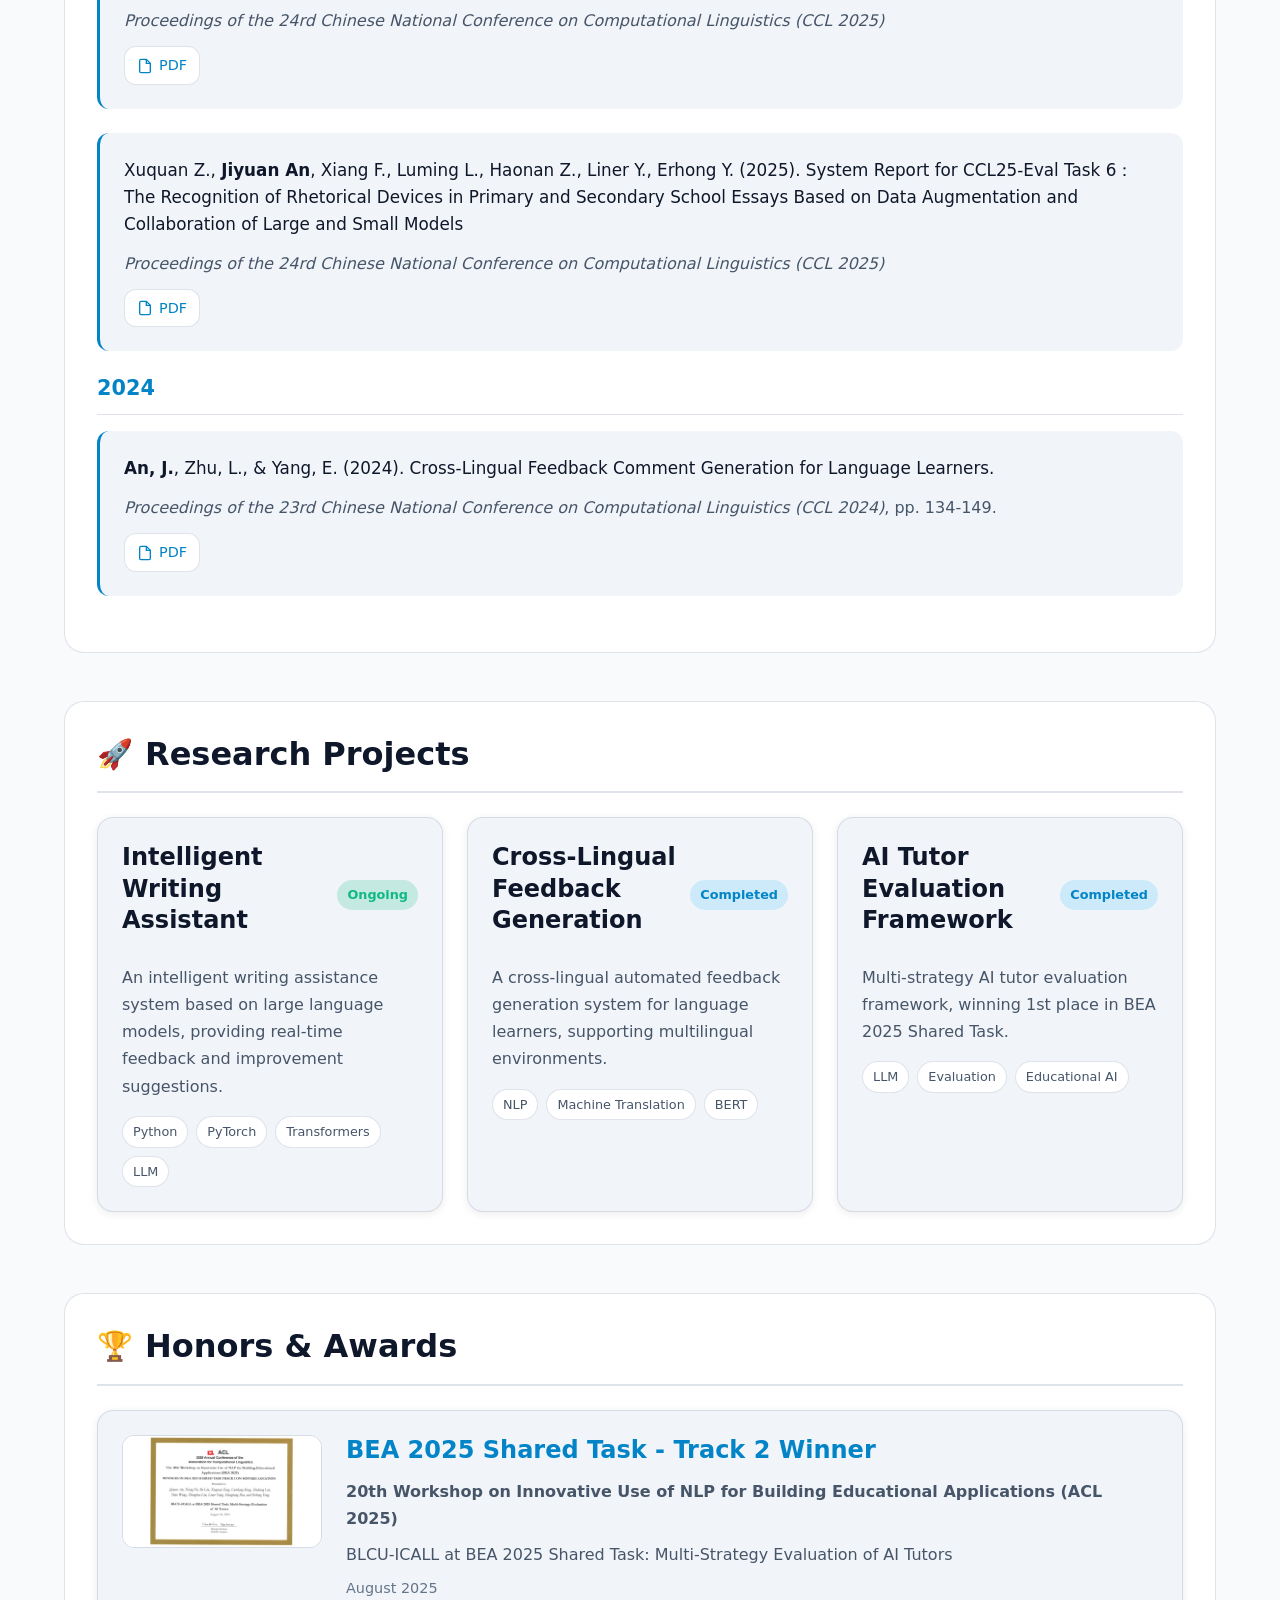
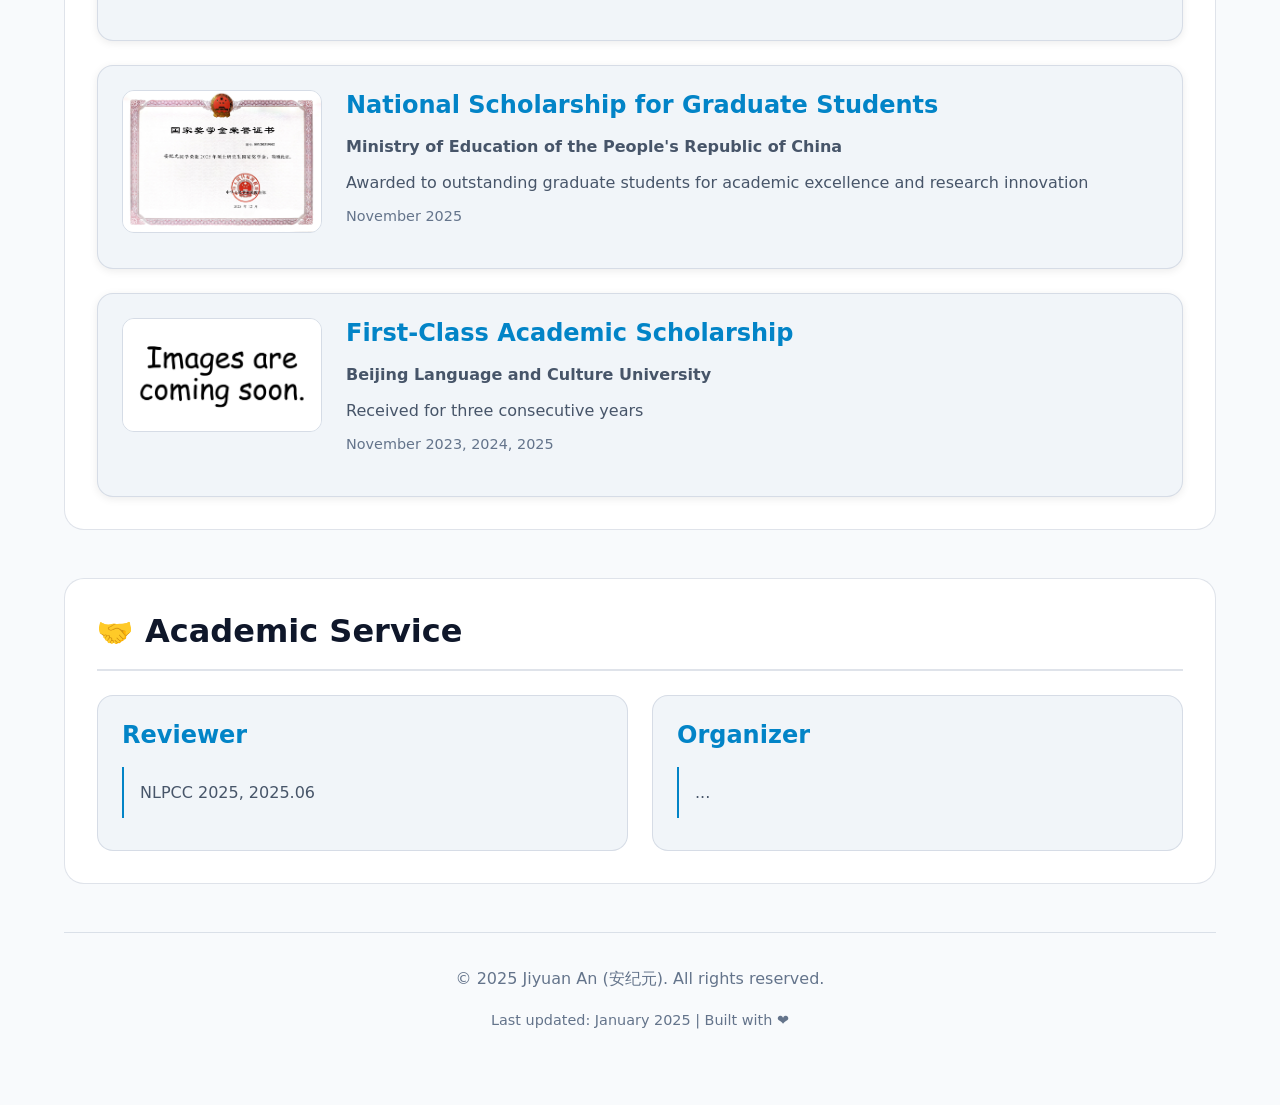
==== commit 10cecf51: "GJ" ====
--- a/index-en.html
+++ b/index-en.html
@@ -382,7 +382,7 @@
 
 <div class="award-item">
 <div class="award-image">
-<img src="./assets/images/IaCS.png" alt="National Scholarship" />
+<img src="./assets/images/SSGJ.png" alt="National Scholarship" />
 </div>
 <div class="award-content">
 <h3>National Scholarship for Graduate Students</h3>
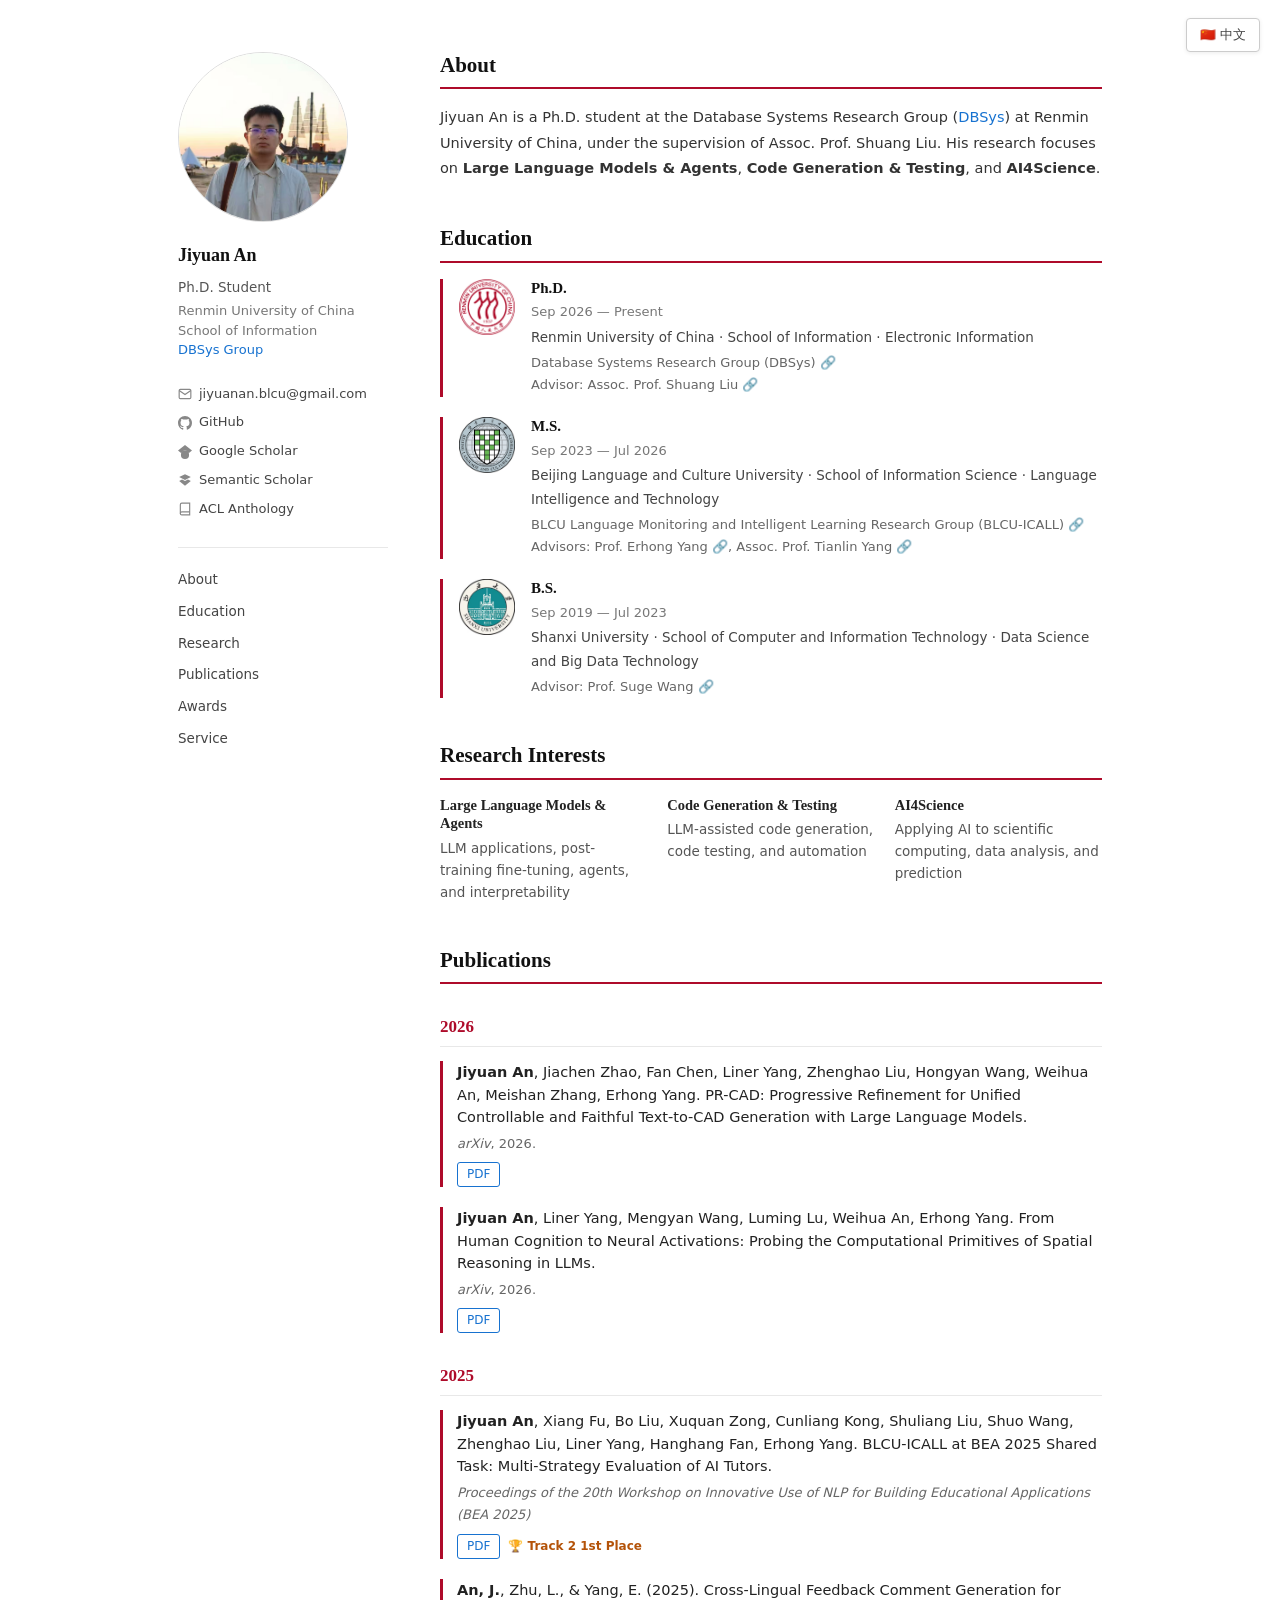
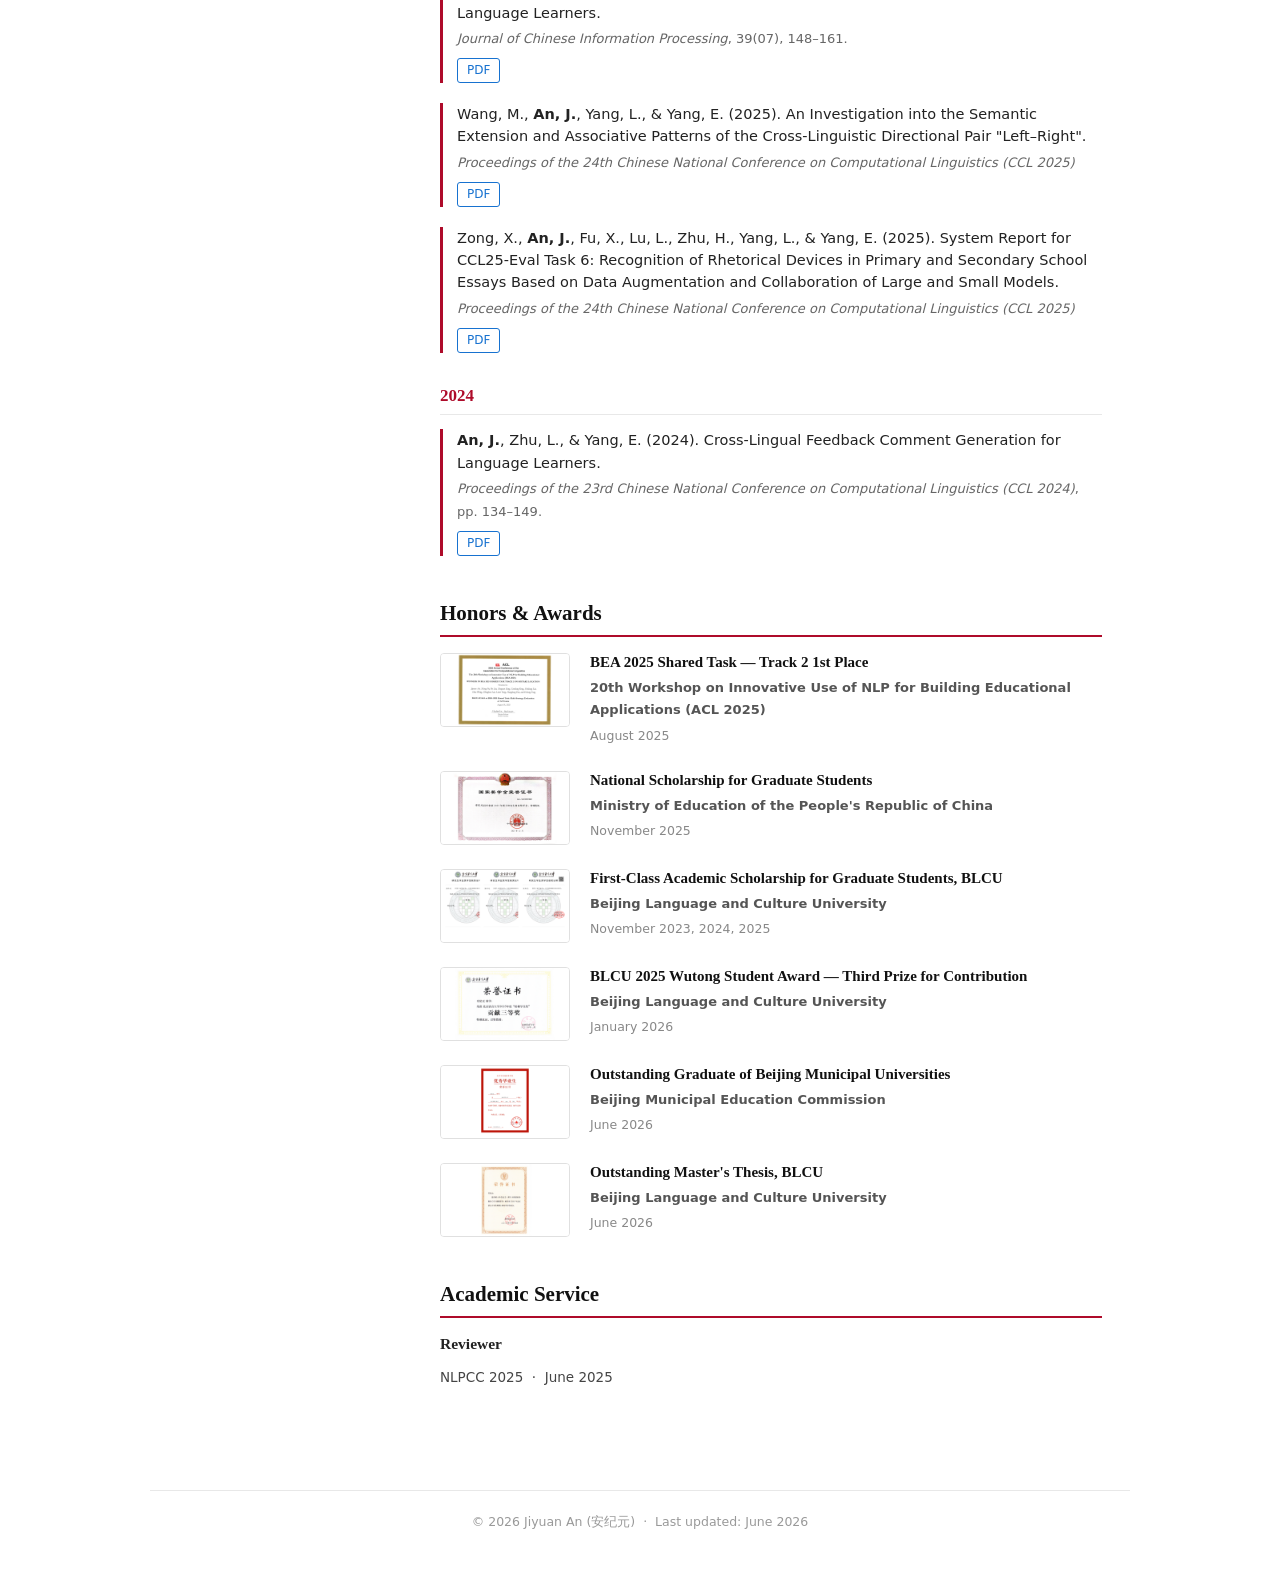
==== commit 3e7ff243: "Normalize line endings" ====
--- a/index-en.html
+++ b/index-en.html
@@ -3,442 +3,307 @@
 <head>
 <meta charset="UTF-8" />
 <meta name="viewport" content="width=device-width, initial-scale=1" />
-<title>Jiyuan An's Homepage | 安纪元</title>
-<meta name="description" content="Master's student's academic homepage, research interests: Large Language Models, AI4Education, AI4Code." />
-<meta property="og:title" content="Jiyuan An | 安纪元 - Academic Homepage" />
-<meta property="og:description" content="Master's student's academic homepage, research interests: Large Language Models, AI4Education, AI4Code." />
-<meta property="og:type" content="website" />
-<meta name="theme-color" content="#0ea5e9" />
+<title>Jiyuan An | 安纪元</title>
+<meta name="description" content="Jiyuan An, Ph.D. student at Renmin University of China. Research interests: LLMs, Code Generation &amp; Testing, AI4Science." />
 <link rel="stylesheet" href="./styles/main.css" />
 <link rel="stylesheet" href="./styles/dark-mode.css" />
-<style>
-/* Language Switch Button */
-.lang-switch {
-  position: fixed;
-  top: 20px;
-  right: 20px;
-  z-index: 1000;
-}
-.lang-switch a {
-  display: flex;
-  align-items: center;
-  gap: 8px;
-  padding: 10px 16px;
-  background: var(--bg-secondary);
-  border: 1px solid var(--border-color);
-  border-radius: var(--radius-full);
-  color: var(--text-primary);
-  text-decoration: none;
-  font-weight: 600;
-  transition: all var(--transition-base);
-  box-shadow: var(--shadow-sm);
-}
-.lang-switch a:hover {
-  transform: translateY(-2px);
-  box-shadow: var(--shadow-md);
-  border-color: var(--brand-primary);
-  background: linear-gradient(135deg, rgba(56, 189, 248, 0.1), rgba(34, 211, 238, 0.05));
-}
-.lang-icon {
-  font-size: 1.2rem;
-}
-@media (max-width: 768px) {
-  .lang-switch a { padding: 8px 12px; }
-  .lang-text { display: none; }
-}
-</style>
 </head>
 <body>
-<!-- Language Switch Button -->
+
+<!-- Language Switch -->
 <div class="lang-switch">
-  <a href="./index.html" title="切换到中文">
-    <span class="lang-icon">🇨🇳</span>
-    <span class="lang-text">中文</span>
-  </a>
+  <a href="./index.html">🇨🇳 中文</a>
 </div>
 
-<div class="wrapper">
-<!-- Header -->
-<header>
-<img class="avatar" src="./assets/images/profile.jpg" alt="Jiyuan An" />
-<div class="header-content">
-<h1>Jiyuan An <span class="muted">/ 安纪元</span></h1>
-<p class="subtitle">Master's Student | Large Language Model · AI4Education · AI4Code</p>
-<div class="badges">
-<span class="badge">
-<svg class="icon" viewBox="0 0 24 24" fill="none" stroke="currentColor" stroke-width="2">
-<path d="M21 10c0 7-9 13-9 13s-9-6-9-13a9 9 0 0 1 18 0z"></path>
-<circle cx="12" cy="10" r="3"></circle>
-</svg>
-Beijing, China
-</span>
-<a class="badge" href="mailto:jiyuanan.blcu@gmail.com">
-<svg class="icon" viewBox="0 0 24 24" fill="none" stroke="currentColor" stroke-width="2">
-<path d="M4 4h16c1.1 0 2 .9 2 2v12c0 1.1-.9 2-2 2H4c-1.1 0-2-.9-2-2V6c0-1.1.9-2 2-2z"></path>
-<polyline points="22,6 12,13 2,6"></polyline>
-</svg>
-Email
-</a>
-<a class="badge" href="https://github.com/JiyuanAn" target="_blank" rel="noreferrer">
-<svg class="icon" viewBox="0 0 24 24" fill="currentColor">
-<path d="M12 0c-6.626 0-12 5.373-12 12 0 5.302 3.438 9.8 8.207 11.387.599.111.793-.261.793-.577v-2.234c-3.338.726-4.033-1.416-4.033-1.416-.546-1.387-1.333-1.756-1.333-1.756-1.089-.745.083-.729.083-.729 1.205.084 1.839 1.237 1.839 1.237 1.07 1.834 2.807 1.304 3.492.997.107-.775.418-1.305.762-1.604-2.665-.305-5.467-1.334-5.467-5.931 0-1.311.469-2.381 1.236-3.221-.124-.303-.535-1.524.117-3.176 0 0 1.008-.322 3.301 1.23.957-.266 1.983-.399 3.003-.404 1.02.005 2.047.138 3.006.404 2.291-1.552 3.297-1.23 3.297-1.23.653 1.653.242 2.874.118 3.176.77.84 1.235 1.911 1.235 3.221 0 4.609-2.807 5.624-5.479 5.921.43.372.823 1.102.823 2.222v3.293c0 .319.192.694.801.576 4.765-1.589 8.199-6.086 8.199-11.386 0-6.627-5.373-12-12-12z"/>
-</svg>
-GitHub
-</a>
-<a class="badge" href="https://scholar.google.com/citations?user=q-O2LUIAAAAJ" target="_blank" rel="noreferrer">
-<svg class="icon" viewBox="0 0 24 24" fill="currentColor">
-<path d="M5.242 13.769L0 9.5 12 0l12 9.5-5.242 4.269C17.548 11.249 14.978 9.5 12 9.5c-2.977 0-5.548 1.748-6.758 4.269zM12 10a7 7 0 1 0 0 14 7 7 0 0 0 0-14z"/>
-</svg>
-Google Scholar
-</a>
-<a class="badge" href="https://www.semanticscholar.org/author/Jiyuan-An/2285341491" target="_blank" rel="noreferrer">
-<svg class="icon" viewBox="0 0 24 24" fill="currentColor">
-<path d="M12 2L2 7l10 5 10-5-10-5zm0 9l2.5-1.25L12 8.5l-2.5 1.25L12 11zm0 2.5l-5-2.5-5 2.5L12 22l10-8.5-5-2.5-5 2.5z"/>
-</svg>
-Semantic Scholar
-</a>
-<a class="badge" href="https://aclanthology.org/people/jiyuan-an/" target="_blank" rel="noreferrer">
-<svg class="icon" viewBox="0 0 24 24" fill="none" stroke="currentColor" stroke-width="2">
-<path d="M4 19.5A2.5 2.5 0 0 1 6.5 17H20"></path>
-<path d="M6.5 2H20v20H6.5A2.5 2.5 0 0 1 4 19.5v-15A2.5 2.5 0 0 1 6.5 2z"></path>
-</svg>
-ACL Anthology
-</a>
+<div class="page">
+
+  <!-- Sidebar -->
+  <aside class="sidebar">
+    <div class="sidebar-inner">
+      <img class="avatar" src="./assets/images/profile.jpg" alt="Jiyuan An" />
+      <div class="sidebar-name">Jiyuan An</div>
+      <div class="sidebar-title">Ph.D. Student</div>
+      <div class="sidebar-affil">
+        Renmin University of China<br />
+        School of Information<br />
+        <a href="https://ruc-deke.github.io/dbsys/" target="_blank" rel="noreferrer">DBSys Group</a>
+      </div>
+
+      <div class="contact-links">
+        <a class="contact-link" href="mailto:jiyuanan.blcu@gmail.com">
+          <svg viewBox="0 0 24 24" fill="none" stroke="currentColor" stroke-width="2">
+            <path d="M4 4h16c1.1 0 2 .9 2 2v12c0 1.1-.9 2-2 2H4c-1.1 0-2-.9-2-2V6c0-1.1.9-2 2-2z"></path>
+            <polyline points="22,6 12,13 2,6"></polyline>
+          </svg>
+          jiyuanan.blcu@gmail.com
+        </a>
+        <a class="contact-link" href="https://github.com/JiyuanAn" target="_blank" rel="noreferrer">
+          <svg viewBox="0 0 24 24" fill="currentColor">
+            <path d="M12 0c-6.626 0-12 5.373-12 12 0 5.302 3.438 9.8 8.207 11.387.599.111.793-.261.793-.577v-2.234c-3.338.726-4.033-1.416-4.033-1.416-.546-1.387-1.333-1.756-1.333-1.756-1.089-.745.083-.729.083-.729 1.205.084 1.839 1.237 1.839 1.237 1.07 1.834 2.807 1.304 3.492.997.107-.775.418-1.305.762-1.604-2.665-.305-5.467-1.334-5.467-5.931 0-1.311.469-2.381 1.236-3.221-.124-.303-.535-1.524.117-3.176 0 0 1.008-.322 3.301 1.23.957-.266 1.983-.399 3.003-.404 1.02.005 2.047.138 3.006.404 2.291-1.552 3.297-1.23 3.297-1.23.653 1.653.242 2.874.118 3.176.77.84 1.235 1.911 1.235 3.221 0 4.609-2.807 5.624-5.479 5.921.43.372.823 1.102.823 2.222v3.293c0 .319.192.694.801.576 4.765-1.589 8.199-6.086 8.199-11.386 0-6.627-5.373-12-12-12z"/>
+          </svg>
+          GitHub
+        </a>
+        <a class="contact-link" href="https://scholar.google.com/citations?user=q-O2LUIAAAAJ" target="_blank" rel="noreferrer">
+          <svg viewBox="0 0 24 24" fill="currentColor">
+            <path d="M5.242 13.769L0 9.5 12 0l12 9.5-5.242 4.269C17.548 11.249 14.978 9.5 12 9.5c-2.977 0-5.548 1.748-6.758 4.269zM12 10a7 7 0 1 0 0 14 7 7 0 0 0 0-14z"/>
+          </svg>
+          Google Scholar
+        </a>
+        <a class="contact-link" href="https://www.semanticscholar.org/author/Jiyuan-An/2285341491" target="_blank" rel="noreferrer">
+          <svg viewBox="0 0 24 24" fill="currentColor">
+            <path d="M12 2L2 7l10 5 10-5-10-5zm0 9l2.5-1.25L12 8.5l-2.5 1.25L12 11zm0 2.5l-5-2.5-5 2.5L12 22l10-8.5-5-2.5-5 2.5z"/>
+          </svg>
+          Semantic Scholar
+        </a>
+        <a class="contact-link" href="https://aclanthology.org/people/jiyuan-an/" target="_blank" rel="noreferrer">
+          <svg viewBox="0 0 24 24" fill="none" stroke="currentColor" stroke-width="2">
+            <path d="M4 19.5A2.5 2.5 0 0 1 6.5 17H20"></path>
+            <path d="M6.5 2H20v20H6.5A2.5 2.5 0 0 1 4 19.5v-15A2.5 2.5 0 0 1 6.5 2z"></path>
+          </svg>
+          ACL Anthology
+        </a>
+      </div>
+
+      <nav class="sidebar-nav">
+        <a href="#about">About</a>
+        <a href="#education">Education</a>
+        <a href="#research">Research</a>
+        <a href="#publications">Publications</a>
+        <a href="#awards">Awards</a>
+        <a href="#service">Service</a>
+      </nav>
+    </div>
+  </aside>
+
+  <!-- Main Content -->
+  <main class="main">
+
+    <section id="about">
+      <h2 class="section-title">About</h2>
+      <div class="about-text">
+        <p>
+          Jiyuan An is a Ph.D. student at the Database Systems Research Group
+          (<a href="https://ruc-deke.github.io/dbsys/" target="_blank" rel="noreferrer">DBSys</a>)
+          at Renmin University of China, under the supervision of Assoc. Prof. Shuang Liu.
+          His research focuses on <strong>Large Language Models &amp; Agents</strong>,
+          <strong>Code Generation &amp; Testing</strong>, and <strong>AI4Science</strong>.
+        </p>
+      </div>
+    </section>
+
+    <section id="education">
+      <h2 class="section-title">Education</h2>
+      <div class="edu-list">
+        <div class="edu-item">
+          <img class="edu-logo" src="./assets/images/RUC.png" alt="Renmin University of China" />
+          <div class="edu-body">
+            <h3>Ph.D.</h3>
+            <div class="edu-meta">Sep 2026 — Present</div>
+            <div class="edu-inst">Renmin University of China · School of Information · Electronic Information</div>
+            <div class="edu-note">Database Systems Research Group (DBSys) <a href="https://ruc-deke.github.io/dbsys/" target="_blank" rel="noreferrer">🔗</a></div>
+            <div class="edu-note">Advisor: Assoc. Prof. Shuang Liu <a href="https://liushuangcs.github.io/" target="_blank" rel="noreferrer">🔗</a></div>
+          </div>
+        </div>
+        <div class="edu-item">
+          <img class="edu-logo" src="./assets/images/BLCU.jpg" alt="Beijing Language and Culture University" />
+          <div class="edu-body">
+            <h3>M.S.</h3>
+            <div class="edu-meta">Sep 2023 — Jul 2026</div>
+            <div class="edu-inst">Beijing Language and Culture University · School of Information Science · Language Intelligence and Technology</div>
+            <div class="edu-note">BLCU Language Monitoring and Intelligent Learning Research Group (BLCU-ICALL) <a href="https://blcuicall.org/" target="_blank" rel="noreferrer">🔗</a></div>
+            <div class="edu-note">Advisors: Prof. Erhong Yang <a href="https://blcuicall.org/teachers/yangerhong/" target="_blank" rel="noreferrer">🔗</a>, Assoc. Prof. Tianlin Yang <a href="https://tianlinyang.github.io/" target="_blank" rel="noreferrer">🔗</a></div>
+          </div>
+        </div>
+        <div class="edu-item">
+          <img class="edu-logo" src="./assets/images/SXU.jpg" alt="Shanxi University" />
+          <div class="edu-body">
+            <h3>B.S.</h3>
+            <div class="edu-meta">Sep 2019 — Jul 2023</div>
+            <div class="edu-inst">Shanxi University · School of Computer and Information Technology · Data Science and Big Data Technology</div>
+            <div class="edu-note">Advisor: Prof. Suge Wang <a href="https://cs.sxu.edu.cn/faculty/professor/1430/index.htm" target="_blank" rel="noreferrer">🔗</a></div>
+          </div>
+        </div>
+      </div>
+    </section>
+
+    <section id="research">
+      <h2 class="section-title">Research Interests</h2>
+      <div class="research-grid">
+        <div class="research-item">
+          <h3>Large Language Models &amp; Agents</h3>
+          <p>LLM applications, post-training fine-tuning, agents, and interpretability</p>
+        </div>
+        <div class="research-item">
+          <h3>Code Generation &amp; Testing</h3>
+          <p>LLM-assisted code generation, code testing, and automation</p>
+        </div>
+        <div class="research-item">
+          <h3>AI4Science</h3>
+          <p>Applying AI to scientific computing, data analysis, and prediction</p>
+        </div>
+      </div>
+    </section>
+
+    <section id="publications">
+      <h2 class="section-title">Publications</h2>
+
+      <div class="pub-year">2026</div>
+
+      <div class="pub-item">
+        <div class="pub-title">
+          <strong>Jiyuan An</strong>, Jiachen Zhao, Fan Chen, Liner Yang, Zhenghao Liu, Hongyan Wang, Weihua An, Meishan Zhang, Erhong Yang.
+          PR-CAD: Progressive Refinement for Unified Controllable and Faithful Text-to-CAD Generation with Large Language Models.
+        </div>
+        <div class="pub-venue"><em>arXiv</em>, 2026.</div>
+        <div class="pub-links">
+          <a class="pub-link" href="https://arxiv.org/pdf/2604.19773" target="_blank" rel="noreferrer">PDF</a>
+        </div>
+      </div>
+
+      <div class="pub-item">
+        <div class="pub-title">
+          <strong>Jiyuan An</strong>, Liner Yang, Mengyan Wang, Luming Lu, Weihua An, Erhong Yang.
+          From Human Cognition to Neural Activations: Probing the Computational Primitives of Spatial Reasoning in LLMs.
+        </div>
+        <div class="pub-venue"><em>arXiv</em>, 2026.</div>
+        <div class="pub-links">
+          <a class="pub-link" href="https://arxiv.org/pdf/2603.26323" target="_blank" rel="noreferrer">PDF</a>
+        </div>
+      </div>
+
+      <div class="pub-year">2025</div>
+
+      <div class="pub-item">
+        <div class="pub-title">
+          <strong>Jiyuan An</strong>, Xiang Fu, Bo Liu, Xuquan Zong, Cunliang Kong, Shuliang Liu, Shuo Wang, Zhenghao Liu, Liner Yang, Hanghang Fan, Erhong Yang.
+          BLCU-ICALL at BEA 2025 Shared Task: Multi-Strategy Evaluation of AI Tutors.
+        </div>
+        <div class="pub-venue"><em>Proceedings of the 20th Workshop on Innovative Use of NLP for Building Educational Applications (BEA 2025)</em></div>
+        <div class="pub-links">
+          <a class="pub-link" href="https://aclanthology.org/2025.bea-1.84.pdf" target="_blank" rel="noreferrer">PDF</a>
+          <span class="pub-award">🏆 Track 2 1st Place</span>
+        </div>
+      </div>
+
+      <div class="pub-item">
+        <div class="pub-title">
+          <strong>An, J.</strong>, Zhu, L., &amp; Yang, E. (2025).
+          Cross-Lingual Feedback Comment Generation for Language Learners.
+        </div>
+        <div class="pub-venue"><em>Journal of Chinese Information Processing</em>, 39(07), 148–161.</div>
+        <div class="pub-links">
+          <a class="pub-link" href="./papers/JoCIP_202507.pdf" target="_blank" rel="noreferrer">PDF</a>
+        </div>
+      </div>
+
+      <div class="pub-item">
+        <div class="pub-title">
+          Wang, M., <strong>An, J.</strong>, Yang, L., &amp; Yang, E. (2025).
+          An Investigation into the Semantic Extension and Associative Patterns of the Cross-Linguistic Directional Pair "Left–Right".
+        </div>
+        <div class="pub-venue"><em>Proceedings of the 24th Chinese National Conference on Computational Linguistics (CCL 2025)</em></div>
+        <div class="pub-links">
+          <a class="pub-link" href="https://aclanthology.org/2025.ccl-1.52.pdf" target="_blank" rel="noreferrer">PDF</a>
+        </div>
+      </div>
+
+      <div class="pub-item">
+        <div class="pub-title">
+          Zong, X., <strong>An, J.</strong>, Fu, X., Lu, L., Zhu, H., Yang, L., &amp; Yang, E. (2025).
+          System Report for CCL25-Eval Task 6: Recognition of Rhetorical Devices in Primary and Secondary School Essays Based on Data Augmentation and Collaboration of Large and Small Models.
+        </div>
+        <div class="pub-venue"><em>Proceedings of the 24th Chinese National Conference on Computational Linguistics (CCL 2025)</em></div>
+        <div class="pub-links">
+          <a class="pub-link" href="https://aclanthology.org/2025.ccl-2.28.pdf" target="_blank" rel="noreferrer">PDF</a>
+        </div>
+      </div>
+
+      <div class="pub-year">2024</div>
+
+      <div class="pub-item">
+        <div class="pub-title">
+          <strong>An, J.</strong>, Zhu, L., &amp; Yang, E. (2024).
+          Cross-Lingual Feedback Comment Generation for Language Learners.
+        </div>
+        <div class="pub-venue"><em>Proceedings of the 23rd Chinese National Conference on Computational Linguistics (CCL 2024)</em>, pp. 134–149.</div>
+        <div class="pub-links">
+          <a class="pub-link" href="https://aclanthology.org/2024.ccl-1.10.pdf" target="_blank" rel="noreferrer">PDF</a>
+        </div>
+      </div>
+
+    </section>
+
+    <section id="awards">
+      <h2 class="section-title">Honors &amp; Awards</h2>
+      <div class="awards-list">
+        <div class="award-item">
+          <img class="award-img" src="./assets/images/BEA_ST_2025.png" alt="BEA 2025 Award" />
+          <div class="award-body">
+            <h3>BEA 2025 Shared Task — Track 2 1st Place</h3>
+            <div class="award-org">20th Workshop on Innovative Use of NLP for Building Educational Applications (ACL 2025)</div>
+            <div class="award-date">August 2025</div>
+          </div>
+        </div>
+        <div class="award-item">
+          <img class="award-img" src="./assets/images/M_GJJXJ.png" alt="National Scholarship" />
+          <div class="award-body">
+            <h3>National Scholarship for Graduate Students</h3>
+            <div class="award-org">Ministry of Education of the People's Republic of China</div>
+            <div class="award-date">November 2025</div>
+          </div>
+        </div>
+        <div class="award-item">
+          <img class="award-img" src="./assets/images/M_XYJXJ.png" alt="Academic Scholarship" />
+          <div class="award-body">
+            <h3>First-Class Academic Scholarship for Graduate Students, BLCU</h3>
+            <div class="award-org">Beijing Language and Culture University</div>
+            <div class="award-date">November 2023, 2024, 2025</div>
+          </div>
+        </div>
+        <div class="award-item">
+          <img class="award-img" src="./assets/images/M_WTJXJ.png" alt="Wutong Student Award" />
+          <div class="award-body">
+            <h3>BLCU 2025 Wutong Student Award — Third Prize for Contribution</h3>
+            <div class="award-org">Beijing Language and Culture University</div>
+            <div class="award-date">January 2026</div>
+          </div>
+        </div>
+        <div class="award-item">
+          <img class="award-img" src="./assets/images/M_YXBYS.png" alt="Outstanding Graduate" />
+          <div class="award-body">
+            <h3>Outstanding Graduate of Beijing Municipal Universities</h3>
+            <div class="award-org">Beijing Municipal Education Commission</div>
+            <div class="award-date">June 2026</div>
+          </div>
+        </div>
+        <div class="award-item">
+          <img class="award-img" src="./assets/images/M_YXBYLW.png" alt="Outstanding Master's Thesis" />
+          <div class="award-body">
+            <h3>Outstanding Master's Thesis, BLCU</h3>
+            <div class="award-org">Beijing Language and Culture University</div>
+            <div class="award-date">June 2026</div>
+          </div>
+        </div>
+      </div>
+    </section>
+
+    <section id="service">
+      <h2 class="section-title">Academic Service</h2>
+      <div class="service-group">
+        <h3>Reviewer</h3>
+        <ul>
+          <li>NLPCC 2025 &nbsp;·&nbsp; June 2025</li>
+        </ul>
+      </div>
+    </section>
+
+  </main>
 </div>
-</div>
-</header>
-
-<!-- Navigation -->
-<nav class="nav-bar">
-<a href="#about">About</a>
-<a href="#education">Education</a>
-<a href="#research">Research</a>
-<a href="#publications">Publications</a>
-<a href="#projects">Projects</a>
-<a href="#awards">Awards</a>
-<a href="#service">Service</a>
-</nav>
-
-<!-- About -->
-<section id="about" class="content-section">
-<h2 class="section-title">
-<span class="title-icon">👋</span>
-About Me
-</h2>
-<div class="about-content">
-<p>
-Jiyuan An is a master's student specializing in <strong>Large Language Models</strong>, <strong>Intelligent Computer-Assisted Language Learning</strong>, and <strong>AI-assisted code generation</strong>.
-As a member of the Language Monitoring and Intelligent Learning Research Group (<a href="https://blcuicall.org/" target="_blank">BLCU-ICALL</a>) at Beijing Language and Culture University, under the supervision of Prof. Erhong Yang and Assoc. Prof. Tianlin Yang.
-</p>
-<p>
-My research interests include large language model applications, model interpretability, prompt engineering and tool use, and intelligent computer-assisted language learning. 
-Currently, I focus on exploring LLM applications in education and improving model controllability and interpretability.
-</p>
-<div class="info-cards">
-<div class="info-card">
-<div class="info-label">Status</div>
-<div class="info-value">Master's Student</div>
-</div>
-<div class="info-card">
-<div class="info-label">Research Field</div>
-<div class="info-value">LLM · AI4E · AI4C</div>
-</div>
-<div class="info-card">
-<div class="info-label">Advisors</div>
-<div class="info-value">Prof. Erhong Yang, Assoc. Prof. Tianlin Yang</div>
-</div>
-<div class="info-card">
-<div class="info-label">GPA</div>
-<div class="info-value">3.95 / 4.0</div>
-</div>
-</div>
-</div>
-</section>
-
-<!-- Education -->
-<section id="education" class="content-section">
-<h2 class="section-title">
-<span class="title-icon">🎓</span>
-Education
-</h2>
-<div class="timeline">
-<div class="timeline-item">
-<div class="timeline-marker"></div>
-<div class="timeline-content">
-<div class="timeline-date">Feb 2023 — Jul 2026</div>
-<h3>M.S. in Language Intelligence and Technology</h3>
-<div class="institution">Beijing Language and Culture University · School of Information Science</div>
-<div class="major">Language Intelligence and Technology</div>
-<div class="advisor">Advisors: Prof. Erhong Yang, Assoc. Prof. Tianlin Yang</div>
-<div class="achievement">GPA: 3.95/4.0 | National Scholarship Recipient</div>
-</div>
-</div>
-<div class="timeline-item">
-<div class="timeline-marker"></div>
-<div class="timeline-content">
-<div class="timeline-date">Sep 2019 — Jul 2023</div>
-<h3>B.S. in Data Science and Big Data Technology</h3>
-<div class="institution">Shanxi University · School of Computer and Information Technology</div>
-<div class="major">Data Science and Big Data Technology</div>
-<div class="advisor">Advisor: Prof. Suge Wang</div>
-</div>
-</div>
-</div>
-</section>
-
-<!-- Research -->
-<section id="research" class="content-section">
-<h2 class="section-title">
-<span class="title-icon">🔬</span>
-Research Interests
-</h2>
-<div class="research-grid">
-<div class="research-card">
-<div class="research-icon">🤖</div>
-<h3>Large Language Models</h3>
-<p>LLM applications, model fine-tuning, prompt engineering, tool use and agents</p>
-</div>
-<div class="research-card">
-<div class="research-icon">🔍</div>
-<h3>Model Interpretability</h3>
-<p>Exploring internal mechanisms, decision-making processes, and controllable generation of LLMs</p>
-</div>
-<div class="research-card">
-<div class="research-icon">📚</div>
-<h3>Intelligent CALL</h3>
-<p>Computer-assisted language learning, automated feedback generation, writing assessment</p>
-</div>
-<div class="research-card">
-<div class="research-icon">💻</div>
-<h3>Code Generation & Understanding</h3>
-<p>LLM-assisted code generation, program understanding, and automation</p>
-</div>
-</div>
-</section>
-
-<!-- Publications -->
-<section id="publications" class="content-section">
-<h2 class="section-title">
-<span class="title-icon">📝</span>
-Publications
-</h2>
-<div class="publications">
-<h3 class="year-divider">2025</h3>
-<div class="publication-item">
-<div class="pub-title">
-<strong>Jiyuan, A.</strong>, Xiang, F., Bo, L., Xuquan, Z., Cunliang, K., Shuliang, S., Shuo, W., Zhenghao, Z., Liner, Y., Hanghang, F., & Erhong, Y. (2025). 
-BLCU-ICALL at BEA 2025 Shared Task: Multi-Strategy Evaluation of AI Tutors.
-</div>
-<div class="pub-venue"><em>Proceedings of the 20th Workshop on Innovative Use of NLP for Building Educational Applications (BEA 2025).</em></div>
-<div class="pub-links">
-<a href="https://aclanthology.org/2025.bea-1.84.pdf" class="pub-link" target="_blank">
-<svg class="icon" viewBox="0 0 24 24" fill="none" stroke="currentColor" stroke-width="2">
-<path d="M14 2H6a2 2 0 0 0-2 2v16a2 2 0 0 0 2 2h12a2 2 0 0 0 2-2V8z"></path>
-<polyline points="14,2 14,8 20,8"></polyline>
-</svg>
-PDF
-</a>
-<span class="pub-award">🏆 1st Place</span>
-</div>
-</div>
-
-<div class="publication-item">
-<div class="pub-title">
-<strong>An, J.</strong>, Zhu, L., & Yang, E. (2025). Cross-Lingual Feedback Comment Generation for Language Learners.
-</div>
-<div class="pub-venue"><em>Journal of Chinese Information Processing</em>, 39(07), 148-161.</div>
-<div class="pub-links">
-<a href="./papers/JoCIP_202507.pdf" class="pub-link" target="_blank">
-<svg class="icon" viewBox="0 0 24 24" fill="none" stroke="currentColor" stroke-width="2">
-<path d="M14 2H6a2 2 0 0 0-2 2v16a2 2 0 0 0 2 2h12a2 2 0 0 0 2-2V8z"></path>
-<polyline points="14,2 14,8 20,8"></polyline>
-</svg>
-PDF
-</a>
-</div>
-</div>
-
-<div class="publication-item">
-<div class="pub-title">
-Wang, M., <strong>An, J.</strong>, Yang, L., & Yang, E. (2025). 
-An Investigation into the Semantic Extension and Associative Patterns of the Cross-Linguistic Directional Pair "Left-Right".
-</div>
-<div class="pub-venue"><em>Proceedings of the 24rd Chinese National Conference on Computational Linguistics (CCL 2025)</em></div>
-<div class="pub-links">
-<a href="./papers/CCL2025_171.pdf" class="pub-link" target="_blank">
-<svg class="icon" viewBox="0 0 24 24" fill="none" stroke="currentColor" stroke-width="2">
-<path d="M14 2H6a2 2 0 0 0-2 2v16a2 2 0 0 0 2 2h12a2 2 0 0 0 2-2V8z"></path>
-<polyline points="14,2 14,8 20,8"></polyline>
-</svg>
-PDF
-</a>
-</div>
-</div>
-
-<div class="publication-item">
-  <div class="pub-title">
-  Xuquan Z., <strong>Jiyuan An</strong>, Xiang F., Luming L., Haonan Z., Liner Y., Erhong Y. (2025). 
-  System Report for CCL25-Eval Task 6：The Recognition of Rhetorical Devices in Primary and Secondary School Essays Based on Data Augmentation and Collaboration of Large and Small Models
-  </div>
-  <div class="pub-venue"><em>Proceedings of the 24rd Chinese National Conference on Computational Linguistics (CCL 2025)</em></div>
-  <div class="pub-links">
-  <a href="./papers/CCL2025_Eval_20.pdf" class="pub-link" target="_blank">
-  <svg class="icon" viewBox="0 0 24 24" fill="none" stroke="currentColor" stroke-width="2">
-  <path d="M14 2H6a2 2 0 0 0-2 2v16a2 2 0 0 0 2 2h12a2 2 0 0 0 2-2V8z"></path>
-  <polyline points="14,2 14,8 20,8"></polyline>
-  </svg>
-  PDF
-  </a>
-  </div>
-  </div>
-
-<h3 class="year-divider">2024</h3>
-<div class="publication-item">
-<div class="pub-title">
-<strong>An, J.</strong>, Zhu, L., & Yang, E. (2024). 
-Cross-Lingual Feedback Comment Generation for Language Learners.
-</div>
-<div class="pub-venue"><em>Proceedings of the 23rd Chinese National Conference on Computational Linguistics (CCL 2024)</em>, pp. 134-149.</div>
-<div class="pub-links">
-<a href="https://aclanthology.org/2024.ccl-1.10.pdf" class="pub-link" target="_blank">
-<svg class="icon" viewBox="0 0 24 24" fill="none" stroke="currentColor" stroke-width="2">
-<path d="M14 2H6a2 2 0 0 0-2 2v16a2 2 0 0 0 2 2h12a2 2 0 0 0 2-2V8z"></path>
-<polyline points="14,2 14,8 20,8"></polyline>
-</svg>
-PDF
-</a>
-</div>
-</div>
-</div>
-</section>
-
-<!-- Projects -->
-<section id="projects" class="content-section">
-<h2 class="section-title">
-<span class="title-icon">🚀</span>
-Research Projects
-</h2>
-<div class="projects-grid">
-<div class="project-card">
-<div class="project-header">
-<h3>Intelligent Writing Assistant</h3>
-<span class="project-status active">Ongoing</span>
-</div>
-<p class="project-desc">An intelligent writing assistance system based on large language models, providing real-time feedback and improvement suggestions.</p>
-<div class="project-tech">
-<span class="tech-tag">Python</span>
-<span class="tech-tag">PyTorch</span>
-<span class="tech-tag">Transformers</span>
-<span class="tech-tag">LLM</span>
-</div>
-</div>
-
-<div class="project-card">
-<div class="project-header">
-<h3>Cross-Lingual Feedback Generation</h3>
-<span class="project-status completed">Completed</span>
-</div>
-<p class="project-desc">A cross-lingual automated feedback generation system for language learners, supporting multilingual environments.</p>
-<div class="project-tech">
-<span class="tech-tag">NLP</span>
-<span class="tech-tag">Machine Translation</span>
-<span class="tech-tag">BERT</span>
-</div>
-</div>
-
-<div class="project-card">
-<div class="project-header">
-<h3>AI Tutor Evaluation Framework</h3>
-<span class="project-status completed">Completed</span>
-</div>
-<p class="project-desc">Multi-strategy AI tutor evaluation framework, winning 1st place in BEA 2025 Shared Task.</p>
-<div class="project-tech">
-<span class="tech-tag">LLM</span>
-<span class="tech-tag">Evaluation</span>
-<span class="tech-tag">Educational AI</span>
-</div>
-</div>
-</div>
-</section>
-
-<!-- Awards -->
-<section id="awards" class="content-section">
-<h2 class="section-title">
-<span class="title-icon">🏆</span>
-Honors & Awards
-</h2>
-<div class="awards-list">
-<div class="award-item">
-<div class="award-image">
-<img src="./assets/images/BEA_2025.png" alt="BEA 2025 Award" />
-</div>
-<div class="award-content">
-<h3>BEA 2025 Shared Task - Track 2 Winner</h3>
-<p class="award-org">20th Workshop on Innovative Use of NLP for Building Educational Applications (ACL 2025)</p>
-<p class="award-desc">BLCU-ICALL at BEA 2025 Shared Task: Multi-Strategy Evaluation of AI Tutors</p>
-<p class="award-date">August 2025</p>
-</div>
-</div>
-
-<div class="award-item">
-<div class="award-image">
-<img src="./assets/images/SSGJ.png" alt="National Scholarship" />
-</div>
-<div class="award-content">
-<h3>National Scholarship for Graduate Students</h3>
-<p class="award-org">Ministry of Education of the People's Republic of China</p>
-<p class="award-desc">Awarded to outstanding graduate students for academic excellence and research innovation</p>
-<p class="award-date">November 2025</p>
-</div>
-</div>
-
-<div class="award-item">
-<div class="award-image">
-<img src="./assets/images/IaCS.png" alt="Academic Scholarship" />
-</div>
-<div class="award-content">
-<h3>First-Class Academic Scholarship</h3>
-<p class="award-org">Beijing Language and Culture University</p>
-<p class="award-desc">Received for three consecutive years</p>
-<p class="award-date">November 2023, 2024, 2025</p>
-</div>
-</div>
-</div>
-</section>
-
-<!-- Service -->
-<section id="service" class="content-section">
-<h2 class="section-title">
-<span class="title-icon">🤝</span>
-Academic Service
-</h2>
-<div class="service-content">
-<div class="service-category">
-<h3>Reviewer</h3>
-<ul>
-<li>NLPCC 2025, 2025.06</li>
-</ul>
-</div>
-<div class="service-category">
-<h3>Organizer</h3>
-<ul>
-<li>...</li>
-</ul>
-</div>
-</div>
-</section>
-
-<!-- Footer -->
+
 <footer>
-<div class="footer-content">
-<p>&copy; 2025 Jiyuan An (安纪元). All rights reserved.</p>
-<p class="footer-note">Last updated: January 2025 | Built with ❤️</p>
-</div>
+  <p>&copy; 2026 Jiyuan An (安纪元) &nbsp;·&nbsp; Last updated: June 2026</p>
 </footer>
-</div>
 
 <script src="./scripts/main.js"></script>
 </body>
 </html>
-
-
--- a/styles/main.css
+++ b/styles/main.css
@@ -1,771 +1,472 @@
-/* ==================== CSS Variables ==================== */
+/* ===== Variables ===== */
 :root {
-  /* Colors - Dark Mode */
-  --bg-primary: #0b1020;
-  --bg-secondary: #0f172a;
-  --bg-tertiary: #1e293b;
-  --text-primary: #e5e7eb;
-  --text-secondary: #94a3b8;
-  --text-muted: #64748b;
-  --brand-primary: #38bdf8;
-  --brand-secondary: #22d3ee;
-  --accent: #818cf8;
-  --border-color: rgba(148, 163, 184, 0.2);
-  --shadow-sm: 0 2px 8px rgba(2, 6, 23, 0.15);
-  --shadow-md: 0 8px 24px rgba(2, 6, 23, 0.25);
-  --shadow-lg: 0 16px 40px rgba(2, 6, 23, 0.35);
-  --ring: rgba(56, 189, 248, 0.35);
-  --success: #10b981;
-  --warning: #f59e0b;
-  
-  /* Spacing */
-  --spacing-xs: 8px;
-  --spacing-sm: 12px;
-  --spacing-md: 16px;
-  --spacing-lg: 24px;
-  --spacing-xl: 32px;
-  --spacing-2xl: 48px;
-  
-  /* Border Radius */
-  --radius-sm: 8px;
-  --radius-md: 12px;
-  --radius-lg: 16px;
-  --radius-xl: 20px;
-  --radius-full: 9999px;
-  
-  /* Transitions */
-  --transition-fast: 0.15s ease;
-  --transition-base: 0.2s ease;
-  --transition-slow: 0.3s ease;
-}
-
-/* Light Mode */
-@media (prefers-color-scheme: light) {
-  :root {
-    --bg-primary: #f8fafc;
-    --bg-secondary: #ffffff;
-    --bg-tertiary: #f1f5f9;
-    --text-primary: #0f172a;
-    --text-secondary: #475569;
-    --text-muted: #64748b;
-    --brand-primary: #0284c7;
-    --brand-secondary: #0891b2;
-    --accent: #6366f1;
-    --border-color: rgba(148, 163, 184, 0.3);
-    --shadow-sm: 0 2px 8px rgba(15, 23, 42, 0.08);
-    --shadow-md: 0 8px 24px rgba(15, 23, 42, 0.12);
-    --shadow-lg: 0 16px 40px rgba(15, 23, 42, 0.15);
-    --ring: rgba(2, 132, 199, 0.25);
-  }
-}
-
-/* ==================== Base Styles ==================== */
-* {
+  --ruc-red: #AE0B2A;
+  --ruc-red-light: rgba(174, 11, 42, 0.12);
+}
+
+/* ===== Reset ===== */
+*, *::before, *::after {
   box-sizing: border-box;
   margin: 0;
   padding: 0;
 }
 
+/* ===== Base ===== */
 html {
+  font-size: 15px;
   scroll-behavior: smooth;
-  font-size: 16px;
 }
 
 body {
-  font-family: ui-sans-serif, system-ui, -apple-system, 'Segoe UI', Roboto, 
-    'Helvetica Neue', Arial, 'Noto Sans', sans-serif, 'Apple Color Emoji', 
-    'Segoe UI Emoji';
-  background: var(--bg-primary);
-  color: var(--text-primary);
-  line-height: 1.7;
+  background: #fff;
+  color: #222;
+  font-family: system-ui, -apple-system, 'Segoe UI', Helvetica, Arial, sans-serif;
+  line-height: 1.75;
   -webkit-font-smoothing: antialiased;
-  -moz-osx-font-smoothing: grayscale;
-}
-
-/* ==================== Typography ==================== */
-h1, h2, h3, h4, h5, h6 {
+}
+
+h1, h2, h3, h4 {
+  font-family: Georgia, 'Times New Roman', serif;
   line-height: 1.3;
-  font-weight: 700;
-}
-
-h1 {
-  font-size: clamp(28px, 4vw, 42px);
-  margin-bottom: var(--spacing-sm);
-}
-
-h2 {
-  font-size: clamp(24px, 3vw, 32px);
-  margin-bottom: var(--spacing-md);
-}
-
-h3 {
-  font-size: clamp(18px, 2.5vw, 24px);
-  margin-bottom: var(--spacing-sm);
-}
-
-p {
-  margin-bottom: var(--spacing-md);
 }
 
 a {
-  color: var(--brand-primary);
-  text-decoration: none;
-  transition: color var(--transition-base);
+  color: #1772d0;
+  text-decoration: none;
 }
 
 a:hover {
-  color: var(--brand-secondary);
-}
-
-/* ==================== Layout ==================== */
-.wrapper {
-  max-width: 1200px;
+  text-decoration: underline;
+}
+
+img {
+  display: block;
+  max-width: 100%;
+}
+
+/* ===== Page Layout ===== */
+.page {
+  display: flex;
+  max-width: 980px;
   margin: 0 auto;
-  padding: var(--spacing-lg);
-}
-
-/* ==================== Header ==================== */
-header {
+  padding: 52px 28px;
+  gap: 52px;
+  align-items: flex-start;
+}
+
+/* ===== Sidebar ===== */
+.sidebar {
+  width: 210px;
+  flex-shrink: 0;
+}
+
+.sidebar-inner {
+  position: sticky;
+  top: 36px;
+}
+
+.avatar {
+  width: 170px;
+  height: 170px;
+  border-radius: 50%;
+  object-fit: cover;
+  margin-bottom: 18px;
+  border: 1px solid #ddd;
+}
+
+.sidebar-name {
+  font-family: Georgia, 'Times New Roman', serif;
+  font-size: 18px;
+  font-weight: 700;
+  color: #111;
+  margin-bottom: 4px;
+}
+
+.sidebar-title {
+  font-size: 13.5px;
+  color: #555;
+  margin-bottom: 2px;
+}
+
+.sidebar-affil {
+  font-size: 13px;
+  color: #777;
+  margin-bottom: 20px;
+  line-height: 1.5;
+}
+
+/* Contact links */
+.contact-links {
+  margin-bottom: 24px;
+}
+
+.contact-link {
   display: flex;
   align-items: center;
-  gap: var(--spacing-xl);
-  background: linear-gradient(
-    145deg,
-    rgba(56, 189, 248, 0.08),
-    rgba(34, 211, 238, 0.05)
-  );
-  border: 1px solid var(--ring);
-  border-radius: var(--radius-xl);
-  padding: var(--spacing-xl);
-  margin-bottom: var(--spacing-xl);
-  box-shadow: var(--shadow-lg);
-  animation: fadeInDown 0.6s ease;
-}
-
-.avatar {
-  width: 140px;
-  height: 140px;
-  border-radius: var(--radius-lg);
-  object-fit: cover;
-  border: 3px solid var(--ring);
-  box-shadow: var(--shadow-md);
-  transition: transform var(--transition-base);
-}
-
-.avatar:hover {
-  transform: scale(1.05);
-}
-
-.header-content {
+  gap: 7px;
+  font-size: 13px;
+  color: #444;
+  padding: 3px 0;
+  text-decoration: none;
+  transition: color 0.15s;
+}
+
+.contact-link:hover {
+  color: #1772d0;
+  text-decoration: none;
+}
+
+.contact-link svg {
+  width: 14px;
+  height: 14px;
+  flex-shrink: 0;
+  color: #888;
+}
+
+/* Sidebar nav */
+.sidebar-nav {
+  border-top: 1px solid #e8e8e8;
+  padding-top: 16px;
+}
+
+.sidebar-nav a {
+  display: block;
+  font-size: 13.5px;
+  color: #444;
+  padding: 4px 0;
+  text-decoration: none;
+  transition: color 0.15s;
+}
+
+.sidebar-nav a:hover {
+  color: var(--ruc-red);
+  text-decoration: none;
+}
+
+/* ===== Main Content ===== */
+.main {
   flex: 1;
-}
-
-.subtitle {
-  color: var(--text-secondary);
-  font-size: 1.1rem;
-  margin-bottom: var(--spacing-md);
-}
-
-.muted {
-  color: var(--text-muted);
-  font-weight: 400;
-}
-
-.badges {
-  display: flex;
-  gap: var(--spacing-sm);
+  min-width: 0;
+}
+
+/* ===== Sections ===== */
+section {
+  margin-bottom: 44px;
+}
+
+.section-title {
+  font-family: Georgia, 'Times New Roman', serif;
+  font-size: 21px;
+  font-weight: 700;
+  color: #111;
+  margin-bottom: 16px;
+  padding-bottom: 8px;
+  border-bottom: 2px solid var(--ruc-red);
+}
+
+/* ===== About ===== */
+.about-text p {
+  margin-bottom: 12px;
+  color: #333;
+  font-size: 14.5px;
+}
+
+.about-text p:last-child {
+  margin-bottom: 0;
+}
+
+/* ===== Education ===== */
+.edu-list {
+  display: flex;
+  flex-direction: column;
+  gap: 20px;
+}
+
+.edu-item {
+  display: flex;
+  align-items: flex-start;
+  gap: 16px;
+  padding-left: 16px;
+  border-left: 3px solid var(--ruc-red);
+}
+
+.edu-logo {
+  flex-shrink: 0;
+  width: 56px;
+  height: 56px;
+  object-fit: contain;
+}
+
+.edu-body {
+  flex: 1;
+  min-width: 0;
+}
+
+.edu-item h3 {
+  font-family: Georgia, serif;
+  font-size: 15px;
+  font-weight: 700;
+  color: #111;
+  margin-bottom: 3px;
+}
+
+.edu-meta {
+  font-size: 13px;
+  color: #777;
+  margin-bottom: 2px;
+}
+
+.edu-inst {
+  font-size: 13.5px;
+  color: #444;
+  margin-bottom: 2px;
+}
+
+.edu-note {
+  font-size: 13px;
+  color: #666;
+}
+
+/* ===== Research ===== */
+.research-grid {
+  display: grid;
+  grid-template-columns: repeat(auto-fit, minmax(200px, 1fr));
+  gap: 20px;
+}
+
+.research-item h3 {
+  font-family: Georgia, serif;
+  font-size: 14.5px;
+  font-weight: 700;
+  color: #222;
+  margin-bottom: 5px;
+}
+
+.research-item p {
+  font-size: 13.5px;
+  color: #555;
+  line-height: 1.6;
+}
+
+/* ===== Publications ===== */
+.pub-year {
+  font-family: Georgia, serif;
+  font-size: 17px;
+  font-weight: 700;
+  color: var(--ruc-red);
+  margin: 28px 0 14px;
+  padding-bottom: 4px;
+  border-bottom: 1px solid #e8e8e8;
+}
+
+.pub-year:first-child {
+  margin-top: 0;
+}
+
+.pub-item {
+  margin-bottom: 20px;
+  padding-left: 14px;
+  border-left: 3px solid var(--ruc-red);
+}
+
+.pub-title {
+  font-size: 14.5px;
+  color: #222;
+  line-height: 1.55;
+  margin-bottom: 4px;
+}
+
+.pub-venue {
+  font-size: 13px;
+  color: #666;
+  margin-bottom: 7px;
+}
+
+.pub-links {
+  display: flex;
+  gap: 8px;
   flex-wrap: wrap;
-}
-
-.badge {
+  align-items: center;
+}
+
+.pub-link {
+  font-size: 12px;
+  color: #1772d0;
+  border: 1px solid #1772d0;
+  padding: 1px 9px;
+  border-radius: 3px;
+  transition: all 0.15s;
+  text-decoration: none;
+}
+
+.pub-link:hover {
+  background: #1772d0;
+  color: #fff;
+  text-decoration: none;
+}
+
+.pub-award {
+  font-size: 12px;
+  color: #b45309;
+  font-weight: 600;
+}
+
+/* ===== Awards ===== */
+.awards-list {
+  display: flex;
+  flex-direction: column;
+  gap: 24px;
+}
+
+.award-item {
+  display: flex;
+  gap: 20px;
+  align-items: flex-start;
+}
+
+.award-img {
+  width: 130px;
+  flex-shrink: 0;
+  border: 1px solid #e0e0e0;
+  border-radius: 4px;
+}
+
+.award-body h3 {
+  font-family: Georgia, serif;
+  font-size: 15px;
+  font-weight: 700;
+  color: #111;
+  margin-bottom: 4px;
+}
+
+.award-org {
+  font-size: 13px;
+  color: #555;
+  font-weight: 600;
+  margin-bottom: 3px;
+}
+
+.award-desc {
+  font-size: 13px;
+  color: #666;
+  margin-bottom: 3px;
+}
+
+.award-date {
+  font-size: 12.5px;
+  color: #888;
+}
+
+/* ===== Service ===== */
+.service-group {
+  margin-bottom: 20px;
+}
+
+.service-group h3 {
+  font-family: Georgia, serif;
+  font-size: 15.5px;
+  font-weight: 700;
+  color: #222;
+  margin-bottom: 8px;
+}
+
+.service-group ul {
+  list-style: none;
+  padding: 0;
+}
+
+.service-group li {
+  font-size: 13.5px;
+  color: #444;
+  padding: 4px 0;
+  border-bottom: 1px solid #f2f2f2;
+}
+
+.service-group li:last-child {
+  border-bottom: none;
+}
+
+/* ===== Footer ===== */
+footer {
+  max-width: 980px;
+  margin: 0 auto;
+  padding: 20px 28px 40px;
+  border-top: 1px solid #e8e8e8;
+  text-align: center;
+  font-size: 12.5px;
+  color: #999;
+}
+
+/* ===== Lang Switch ===== */
+.lang-switch {
+  position: fixed;
+  top: 18px;
+  right: 20px;
+  z-index: 200;
+}
+
+.lang-switch a {
   display: inline-flex;
   align-items: center;
   gap: 6px;
-  background: var(--bg-secondary);
-  color: var(--text-primary);
-  border: 1px solid var(--border-color);
-  padding: 8px 14px;
-  border-radius: var(--radius-full);
-  font-size: 0.9rem;
-  font-weight: 500;
-  transition: all var(--transition-base);
-  white-space: nowrap;
-}
-
-.badge:hover {
-  transform: translateY(-2px);
-  box-shadow: var(--shadow-sm);
-  border-color: var(--brand-primary);
-}
-
-.icon {
-  width: 16px;
-  height: 16px;
-  flex-shrink: 0;
-}
-
-/* ==================== Navigation ==================== */
-.nav-bar {
-  display: flex;
-  gap: var(--spacing-md);
-  flex-wrap: wrap;
-  margin-bottom: var(--spacing-xl);
-  padding: var(--spacing-md);
-  background: var(--bg-secondary);
-  border: 1px solid var(--border-color);
-  border-radius: var(--radius-lg);
-  position: sticky;
-  top: var(--spacing-md);
-  z-index: 100;
-  backdrop-filter: blur(10px);
-  animation: fadeIn 0.8s ease;
-}
-
-.nav-bar a {
-  padding: 8px 16px;
-  border-radius: var(--radius-md);
-  font-weight: 600;
-  transition: all var(--transition-base);
-}
-
-.nav-bar a:hover {
-  background: linear-gradient(
-    135deg,
-    rgba(56, 189, 248, 0.15),
-    rgba(34, 211, 238, 0.1)
-  );
-}
-
-/* ==================== Sections ==================== */
-.content-section {
-  margin: var(--spacing-2xl) 0;
-  background: var(--bg-secondary);
-  border: 1px solid var(--border-color);
-  border-radius: var(--radius-xl);
-  padding: var(--spacing-xl);
-  animation: fadeInUp 0.6s ease;
-}
-
-.section-title {
-  display: flex;
-  align-items: center;
-  gap: var(--spacing-sm);
-  margin-bottom: var(--spacing-lg);
-  padding-bottom: var(--spacing-md);
-  border-bottom: 2px solid var(--border-color);
-}
-
-.title-icon {
-  font-size: 1.8rem;
-}
-
-/* ==================== About Section ==================== */
-.about-content p {
-  font-size: 1.05rem;
-  line-height: 1.8;
-}
-
-.info-cards {
-  display: grid;
-  grid-template-columns: repeat(auto-fit, minmax(200px, 1fr));
-  gap: var(--spacing-md);
-  margin-top: var(--spacing-lg);
-}
-
-.info-card {
-  background: var(--bg-tertiary);
-  border: 1px dashed var(--border-color);
-  border-radius: var(--radius-md);
-  padding: var(--spacing-md);
-  transition: all var(--transition-base);
-}
-
-.info-card:hover {
-  border-color: var(--brand-primary);
-  transform: translateY(-2px);
-}
-
-.info-label {
-  color: var(--text-muted);
-  font-size: 0.85rem;
-  margin-bottom: 4px;
-}
-
-.info-value {
-  font-weight: 600;
-  font-size: 1.05rem;
-}
-
-/* ==================== Timeline (Education) ==================== */
-.timeline {
-  position: relative;
-  padding-left: var(--spacing-xl);
-}
-
-.timeline::before {
-  content: '';
-  position: absolute;
-  left: 0;
-  top: 0;
-  bottom: 0;
-  width: 2px;
-  background: linear-gradient(
-    to bottom,
-    var(--brand-primary),
-    var(--brand-secondary)
-  );
-}
-
-.timeline-item {
-  position: relative;
-  margin-bottom: var(--spacing-xl);
-}
-
-.timeline-marker {
-  position: absolute;
-  left: -42px;
-  top: 8px;
-  width: 12px;
-  height: 12px;
-  background: var(--brand-primary);
-  border: 3px solid var(--bg-secondary);
-  border-radius: 50%;
-  box-shadow: 0 0 0 4px var(--ring);
-}
-
-.timeline-content {
-  background: var(--bg-tertiary);
-  border: 1px solid var(--border-color);
-  border-radius: var(--radius-lg);
-  padding: var(--spacing-lg);
-  transition: all var(--transition-base);
-}
-
-.timeline-content:hover {
-  transform: translateX(8px);
-  box-shadow: var(--shadow-md);
-}
-
-.timeline-date {
-  color: var(--text-muted);
-  font-family: ui-monospace, monospace;
-  font-size: 0.9rem;
-  margin-bottom: var(--spacing-sm);
-}
-
-.timeline-content h3 {
-  color: var(--brand-primary);
-  margin-bottom: var(--spacing-sm);
-}
-
-.institution,
-.major,
-.advisor,
-.achievement,
-.description {
-  margin-top: 6px;
-  color: var(--text-secondary);
-}
-
-.achievement {
-  color: var(--success);
-  font-weight: 500;
-}
-
-/* ==================== Research Section ==================== */
-.research-grid {
-  display: grid;
-  grid-template-columns: repeat(auto-fit, minmax(280px, 1fr));
-  gap: var(--spacing-lg);
-}
-
-.research-card {
-  background: var(--bg-tertiary);
-  border: 1px solid var(--border-color);
-  border-radius: var(--radius-lg);
-  padding: var(--spacing-lg);
-  transition: all var(--transition-base);
-}
-
-.research-card:hover {
-  transform: translateY(-4px);
-  box-shadow: var(--shadow-lg);
-  border-color: var(--brand-primary);
-}
-
-.research-icon {
-  font-size: 2.5rem;
-  margin-bottom: var(--spacing-md);
-}
-
-.research-card h3 {
-  color: var(--brand-primary);
-  margin-bottom: var(--spacing-sm);
-}
-
-.research-card p {
-  color: var(--text-secondary);
-  margin-bottom: 0;
-}
-
-/* ==================== Publications Section ==================== */
-.publications {
-  max-width: 100%;
-}
-
-.year-divider {
-  color: var(--brand-primary);
-  font-size: 1.3rem;
-  margin: var(--spacing-lg) 0 var(--spacing-md) 0;
-  padding-bottom: var(--spacing-sm);
-  border-bottom: 1px solid var(--border-color);
-}
-
-.publication-item {
-  margin-bottom: var(--spacing-lg);
-  padding: var(--spacing-lg);
-  background: var(--bg-tertiary);
-  border-left: 3px solid var(--brand-primary);
-  border-radius: var(--radius-md);
-  transition: all var(--transition-base);
-}
-
-.publication-item:hover {
-  background: var(--bg-secondary);
-  box-shadow: var(--shadow-sm);
-  transform: translateX(4px);
-}
-
-.pub-title {
-  font-size: 1.05rem;
-  line-height: 1.6;
-  margin-bottom: var(--spacing-sm);
-}
-
-.pub-venue {
-  color: var(--text-secondary);
-  margin-bottom: var(--spacing-sm);
-}
-
-.pub-links {
-  display: flex;
-  gap: var(--spacing-md);
-  align-items: center;
-  flex-wrap: wrap;
-}
-
-.pub-link {
-  display: inline-flex;
-  align-items: center;
-  gap: 6px;
-  padding: 6px 12px;
-  background: var(--bg-secondary);
-  border: 1px solid var(--border-color);
-  border-radius: var(--radius-md);
-  font-size: 0.9rem;
-  transition: all var(--transition-base);
-}
-
-.pub-link:hover {
-  background: var(--brand-primary);
-  color: white;
-  transform: translateY(-2px);
-}
-
-.pub-award {
-  padding: 6px 12px;
-  background: linear-gradient(135deg, #f59e0b, #d97706);
-  color: white;
-  border-radius: var(--radius-md);
-  font-size: 0.85rem;
-  font-weight: 600;
-}
-
-/* ==================== Projects Section ==================== */
-.projects-grid {
-  display: grid;
-  grid-template-columns: repeat(auto-fit, minmax(320px, 1fr));
-  gap: var(--spacing-lg);
-}
-
-.project-card {
-  background: var(--bg-tertiary);
-  border: 1px solid var(--border-color);
-  border-radius: var(--radius-lg);
-  padding: var(--spacing-lg);
-  transition: all var(--transition-base);
-}
-
-.project-card:hover {
-  transform: translateY(-4px);
-  box-shadow: var(--shadow-lg);
-}
-
-.project-header {
-  display: flex;
-  justify-content: space-between;
-  align-items: center;
-  margin-bottom: var(--spacing-md);
-}
-
-.project-status {
-  padding: 4px 10px;
-  border-radius: var(--radius-full);
-  font-size: 0.8rem;
-  font-weight: 600;
-}
-
-.project-status.active {
-  background: rgba(16, 185, 129, 0.2);
-  color: var(--success);
-}
-
-.project-status.completed {
-  background: rgba(56, 189, 248, 0.2);
-  color: var(--brand-primary);
-}
-
-.project-desc {
-  color: var(--text-secondary);
-  margin-bottom: var(--spacing-md);
-}
-
-.project-tech {
-  display: flex;
-  gap: var(--spacing-xs);
-  flex-wrap: wrap;
-}
-
-.tech-tag {
-  padding: 4px 10px;
-  background: var(--bg-secondary);
-  border: 1px solid var(--border-color);
-  border-radius: var(--radius-full);
-  font-size: 0.8rem;
-  color: var(--text-secondary);
-}
-
-/* ==================== Awards Section ==================== */
-.awards-list {
-  display: flex;
-  flex-direction: column;
-  gap: var(--spacing-lg);
-}
-
-.award-item {
-  display: flex;
-  gap: var(--spacing-lg);
-  background: var(--bg-tertiary);
-  border: 1px solid var(--border-color);
-  border-radius: var(--radius-lg);
-  padding: var(--spacing-lg);
-  transition: all var(--transition-base);
-}
-
-.award-item:hover {
-  transform: translateY(-4px);
-  box-shadow: var(--shadow-lg);
-}
-
-.award-image {
-  flex-shrink: 0;
-}
-
-.award-image img {
-  width: 200px;
-  height: auto;
-  border-radius: var(--radius-md);
-  border: 1px solid var(--border-color);
-}
-
-.award-content h3 {
-  color: var(--brand-primary);
-  margin-bottom: var(--spacing-sm);
-}
-
-.award-org {
-  color: var(--text-secondary);
-  font-weight: 600;
-  margin-bottom: var(--spacing-xs);
-}
-
-.award-desc {
-  color: var(--text-secondary);
-  margin-bottom: var(--spacing-xs);
-}
-
-.award-date {
-  color: var(--text-muted);
-  font-size: 0.9rem;
-}
-
-/* ==================== Service Section ==================== */
-.service-content {
-  display: grid;
-  grid-template-columns: repeat(auto-fit, minmax(300px, 1fr));
-  gap: var(--spacing-lg);
-}
-
-.service-category {
-  background: var(--bg-tertiary);
-  border: 1px solid var(--border-color);
-  border-radius: var(--radius-lg);
-  padding: var(--spacing-lg);
-}
-
-.service-category h3 {
-  color: var(--brand-primary);
-  margin-bottom: var(--spacing-md);
-}
-
-.service-category ul {
-  list-style: none;
-  padding: 0;
-}
-
-.service-category li {
-  padding: var(--spacing-sm);
-  margin-bottom: var(--spacing-xs);
-  color: var(--text-secondary);
-  border-left: 2px solid var(--brand-primary);
-  padding-left: var(--spacing-md);
-}
-
-/* ==================== Footer ==================== */
-footer {
-  margin-top: var(--spacing-2xl);
-  padding: var(--spacing-xl) 0;
-  text-align: center;
-  border-top: 1px solid var(--border-color);
-}
-
-.footer-content {
-  color: var(--text-muted);
-}
-
-.footer-note {
-  font-size: 0.9rem;
-  margin-top: var(--spacing-sm);
-}
-
-/* ==================== Animations ==================== */
-@keyframes fadeIn {
-  from {
-    opacity: 0;
-  }
-  to {
-    opacity: 1;
-  }
-}
-
-@keyframes fadeInUp {
-  from {
-    opacity: 0;
-    transform: translateY(20px);
-  }
-  to {
-    opacity: 1;
-    transform: translateY(0);
-  }
-}
-
-@keyframes fadeInDown {
-  from {
-    opacity: 0;
-    transform: translateY(-20px);
-  }
-  to {
-    opacity: 1;
-    transform: translateY(0);
-  }
-}
-
-/* ==================== Responsive Design ==================== */
-@media (max-width: 768px) {
-  header {
+  padding: 5px 13px;
+  background: #fff;
+  border: 1px solid #ccc;
+  border-radius: 4px;
+  font-size: 12.5px;
+  color: #444;
+  text-decoration: none;
+  box-shadow: 0 1px 4px rgba(0,0,0,0.08);
+  transition: border-color 0.15s, color 0.15s;
+}
+
+.lang-switch a:hover {
+  border-color: #1772d0;
+  color: #1772d0;
+  text-decoration: none;
+}
+
+/* ===== Responsive ===== */
+@media (max-width: 700px) {
+  .page {
     flex-direction: column;
-    text-align: center;
-  }
-  
+    gap: 32px;
+    padding: 28px 18px;
+  }
+
+  .sidebar {
+    width: 100%;
+  }
+
+  .sidebar-inner {
+    position: static;
+    display: flex;
+    flex-wrap: wrap;
+    gap: 20px;
+    align-items: flex-start;
+  }
+
   .avatar {
-    width: 120px;
-    height: 120px;
-  }
-  
-  .nav-bar {
-    position: static;
-    justify-content: center;
-  }
-  
-  .timeline {
-    padding-left: var(--spacing-lg);
-  }
-  
-  .timeline-marker {
-    left: -32px;
-  }
-  
+    width: 110px;
+    height: 110px;
+    margin-bottom: 0;
+  }
+
+  .sidebar-nav {
+    width: 100%;
+    display: flex;
+    flex-wrap: wrap;
+    gap: 4px 20px;
+    border-top: 1px solid #e8e8e8;
+    padding-top: 12px;
+  }
+
   .award-item {
     flex-direction: column;
   }
-  
-  .award-image img {
+
+  .award-img {
     width: 100%;
-    max-width: 300px;
-  }
-  
-  .wrapper {
-    padding: var(--spacing-md);
-  }
-}
-
-@media (max-width: 480px) {
-  .nav-bar {
-    flex-direction: column;
-    align-items: stretch;
-  }
-  
-  .nav-bar a {
-    text-align: center;
-  }
-  
-  .info-cards {
-    grid-template-columns: 1fr;
-  }
-  
-  .research-grid,
-  .projects-grid {
-    grid-template-columns: 1fr;
-  }
-}
-
-/* ==================== Utilities ==================== */
-.text-center {
-  text-align: center;
-}
-
-.mt-sm {
-  margin-top: var(--spacing-sm);
-}
-
-.mt-md {
-  margin-top: var(--spacing-md);
-}
-
-.mt-lg {
-  margin-top: var(--spacing-lg);
-}
-
-.mb-sm {
-  margin-bottom: var(--spacing-sm);
-}
-
-.mb-md {
-  margin-bottom: var(--spacing-md);
-}
-
-.mb-lg {
-  margin-bottom: var(--spacing-lg);
-}
-
-
+    max-width: 220px;
+  }
+}
--- a/styles/dark-mode.css
+++ b/styles/dark-mode.css
@@ -1,63 +1 @@
-/* Dark Mode Toggle Styles */
-.theme-toggle {
-  position: fixed;
-  top: 20px;
-  right: 20px;
-  z-index: 1000;
-  background: var(--bg-secondary);
-  border: 1px solid var(--border-color);
-  border-radius: var(--radius-full);
-  padding: 10px;
-  cursor: pointer;
-  transition: all var(--transition-base);
-  box-shadow: var(--shadow-sm);
-}
-
-.theme-toggle:hover {
-  transform: scale(1.1);
-  box-shadow: var(--shadow-md);
-}
-
-.theme-toggle svg {
-  width: 24px;
-  height: 24px;
-  color: var(--text-primary);
-}
-
-/* Dark mode specific adjustments */
-@media (prefers-color-scheme: dark) {
-  /* Enhanced shadows in dark mode */
-  .card,
-  .project-card,
-  .research-card,
-  .award-item {
-    box-shadow: 0 4px 16px rgba(0, 0, 0, 0.3);
-  }
-  
-  /* Better contrast for code elements */
-  code,
-  pre {
-    background: rgba(255, 255, 255, 0.05);
-    border: 1px solid rgba(255, 255, 255, 0.1);
-  }
-}
-
-/* Light mode specific adjustments */
-@media (prefers-color-scheme: light) {
-  /* Softer shadows in light mode */
-  .card,
-  .project-card,
-  .research-card,
-  .award-item {
-    box-shadow: 0 2px 8px rgba(0, 0, 0, 0.08);
-  }
-  
-  /* Better contrast for code elements */
-  code,
-  pre {
-    background: rgba(0, 0, 0, 0.03);
-    border: 1px solid rgba(0, 0, 0, 0.1);
-  }
-}
-
-
+/* Dark mode disabled — pure light theme */
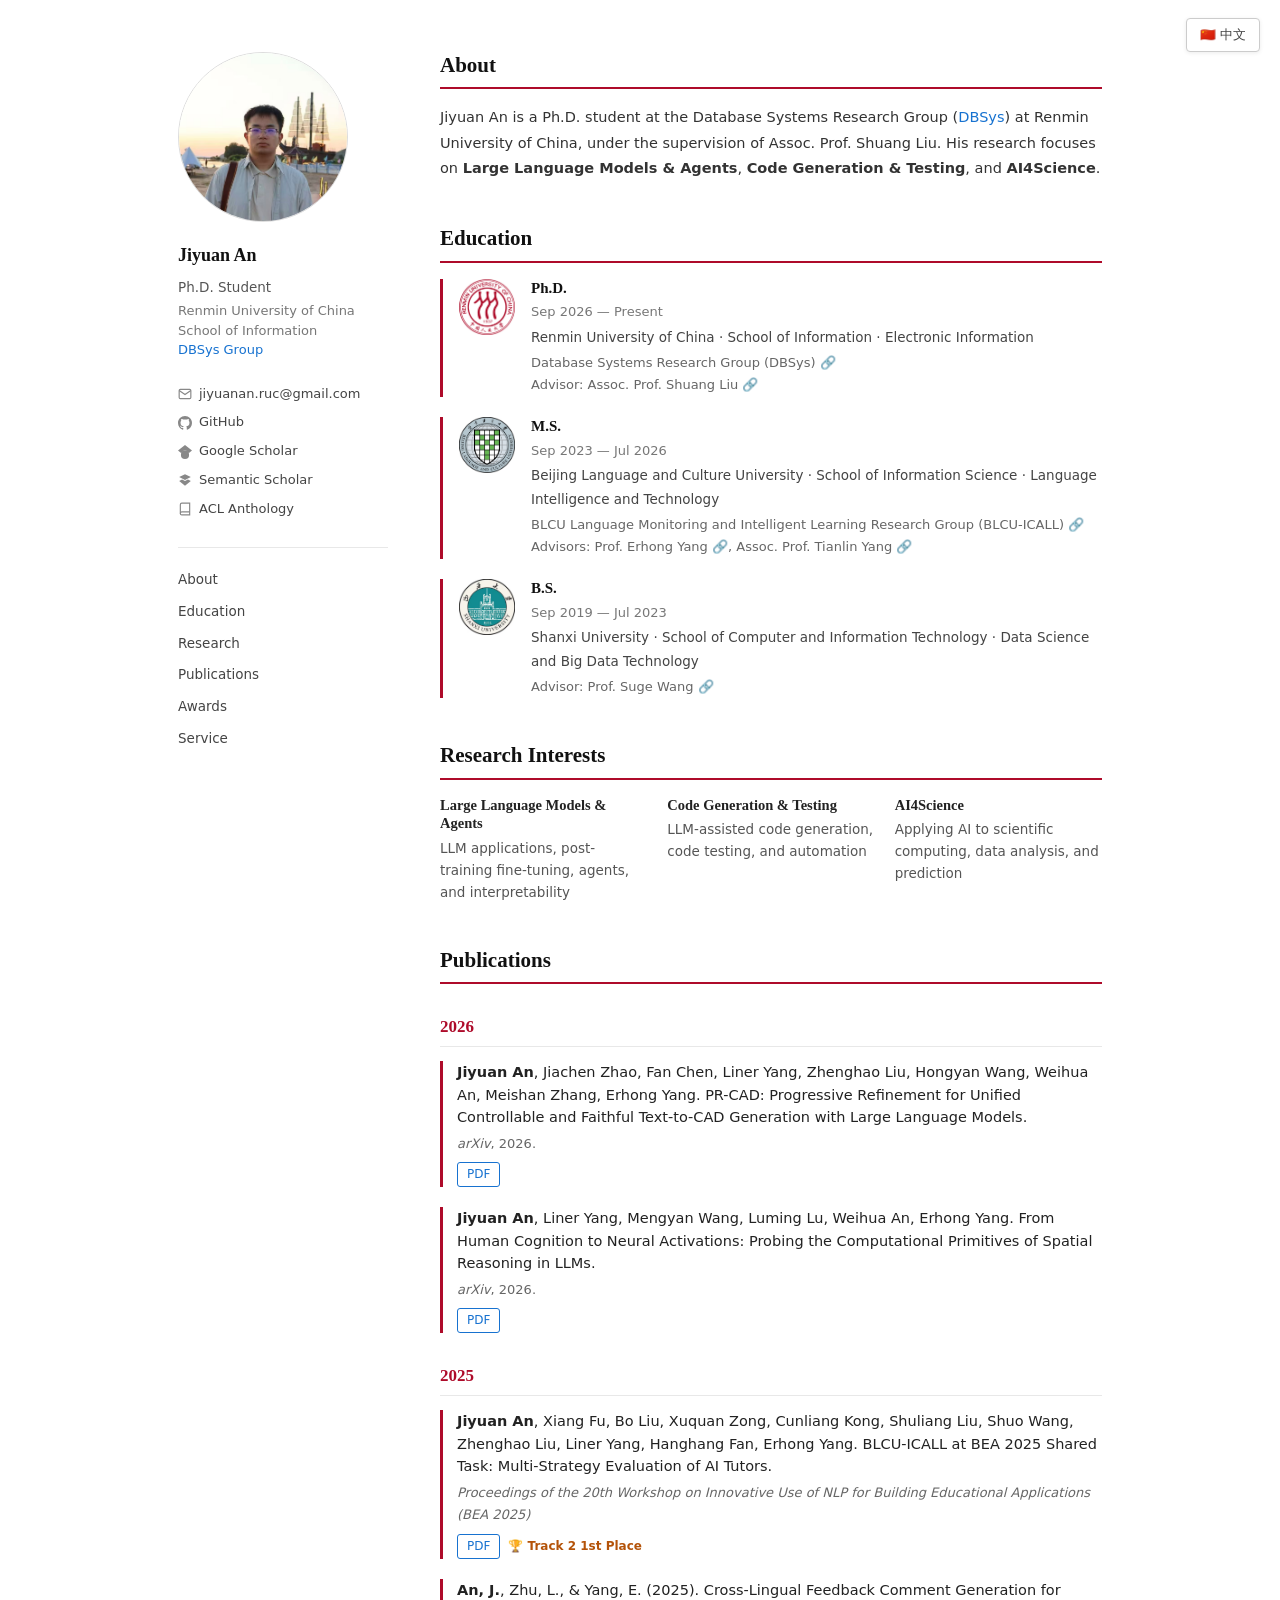
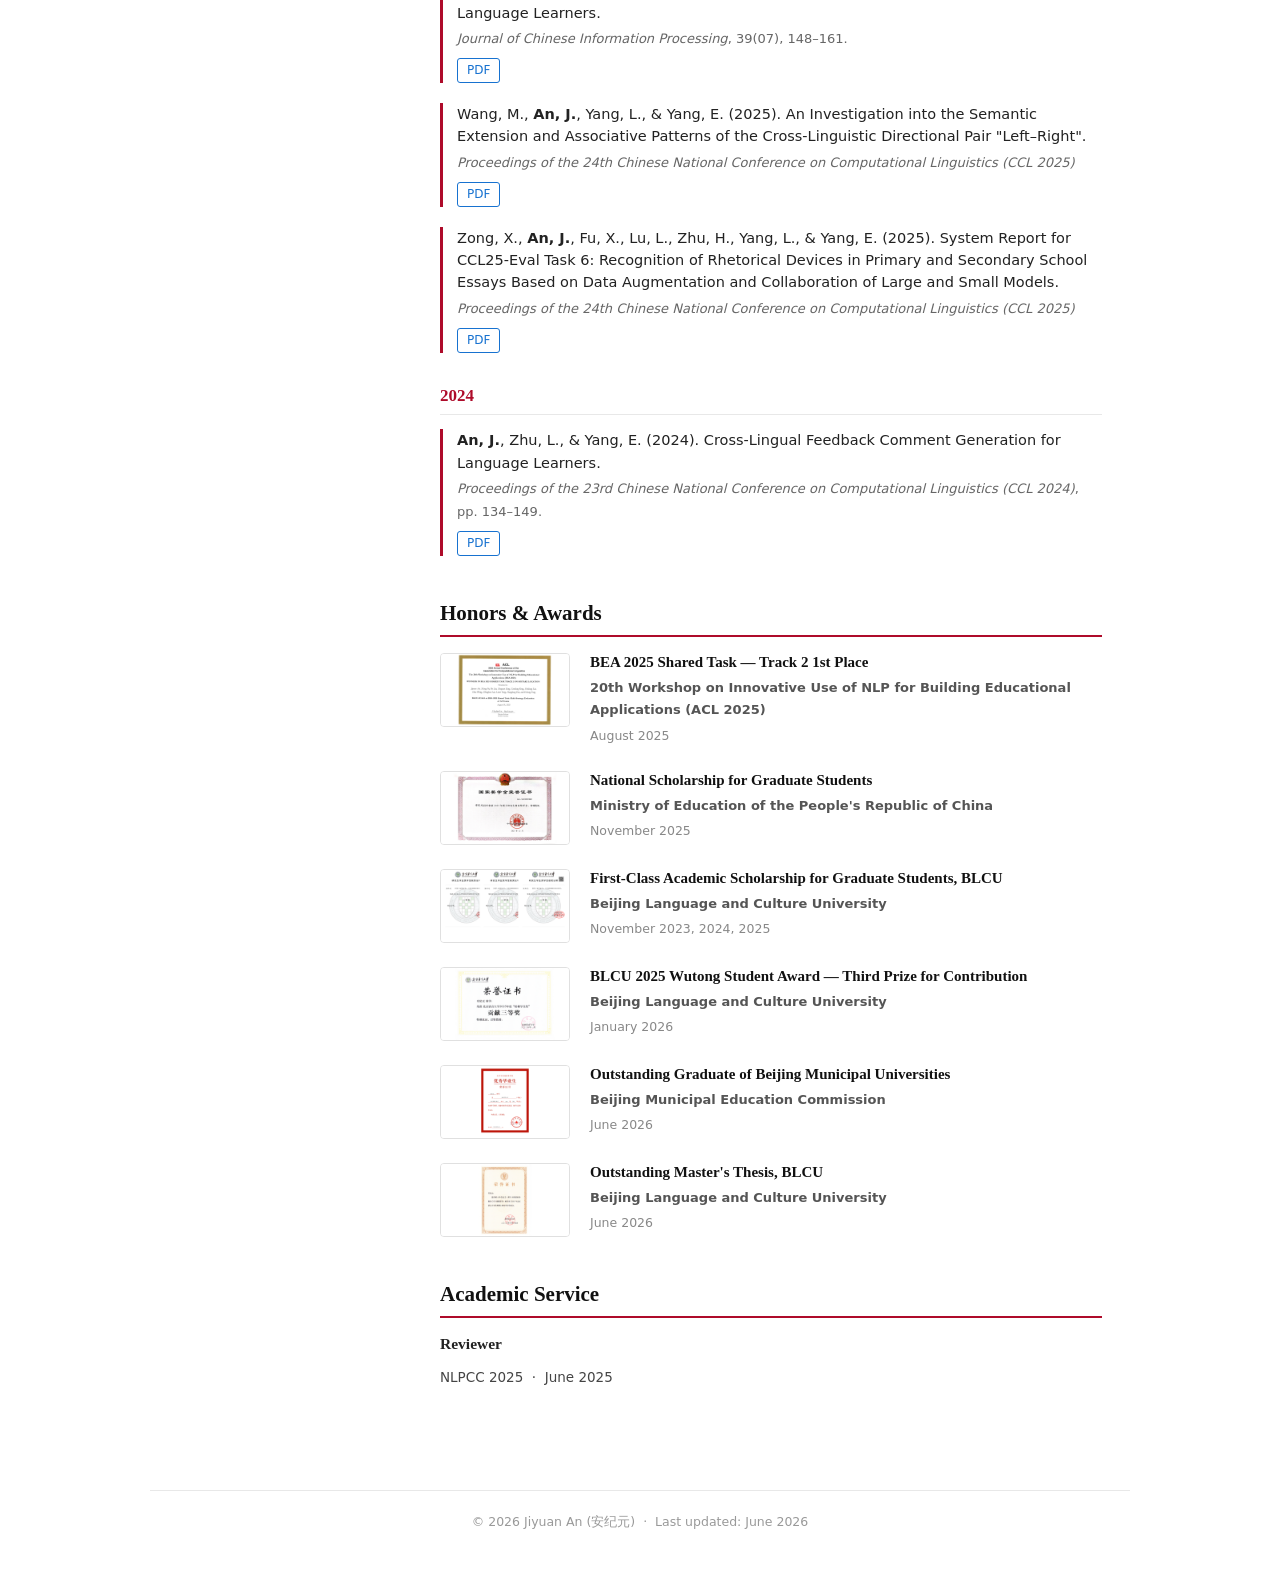
==== commit 034030d4: "Update website" ====
--- a/index-en.html
+++ b/index-en.html
@@ -30,12 +30,12 @@
       </div>
 
       <div class="contact-links">
-        <a class="contact-link" href="mailto:jiyuanan.blcu@gmail.com">
+        <a class="contact-link" href="mailto:jiyuanan.ruc@gmail.com">
           <svg viewBox="0 0 24 24" fill="none" stroke="currentColor" stroke-width="2">
             <path d="M4 4h16c1.1 0 2 .9 2 2v12c0 1.1-.9 2-2 2H4c-1.1 0-2-.9-2-2V6c0-1.1.9-2 2-2z"></path>
             <polyline points="22,6 12,13 2,6"></polyline>
           </svg>
-          jiyuanan.blcu@gmail.com
+          jiyuanan.ruc@gmail.com
         </a>
         <a class="contact-link" href="https://github.com/JiyuanAn" target="_blank" rel="noreferrer">
           <svg viewBox="0 0 24 24" fill="currentColor">
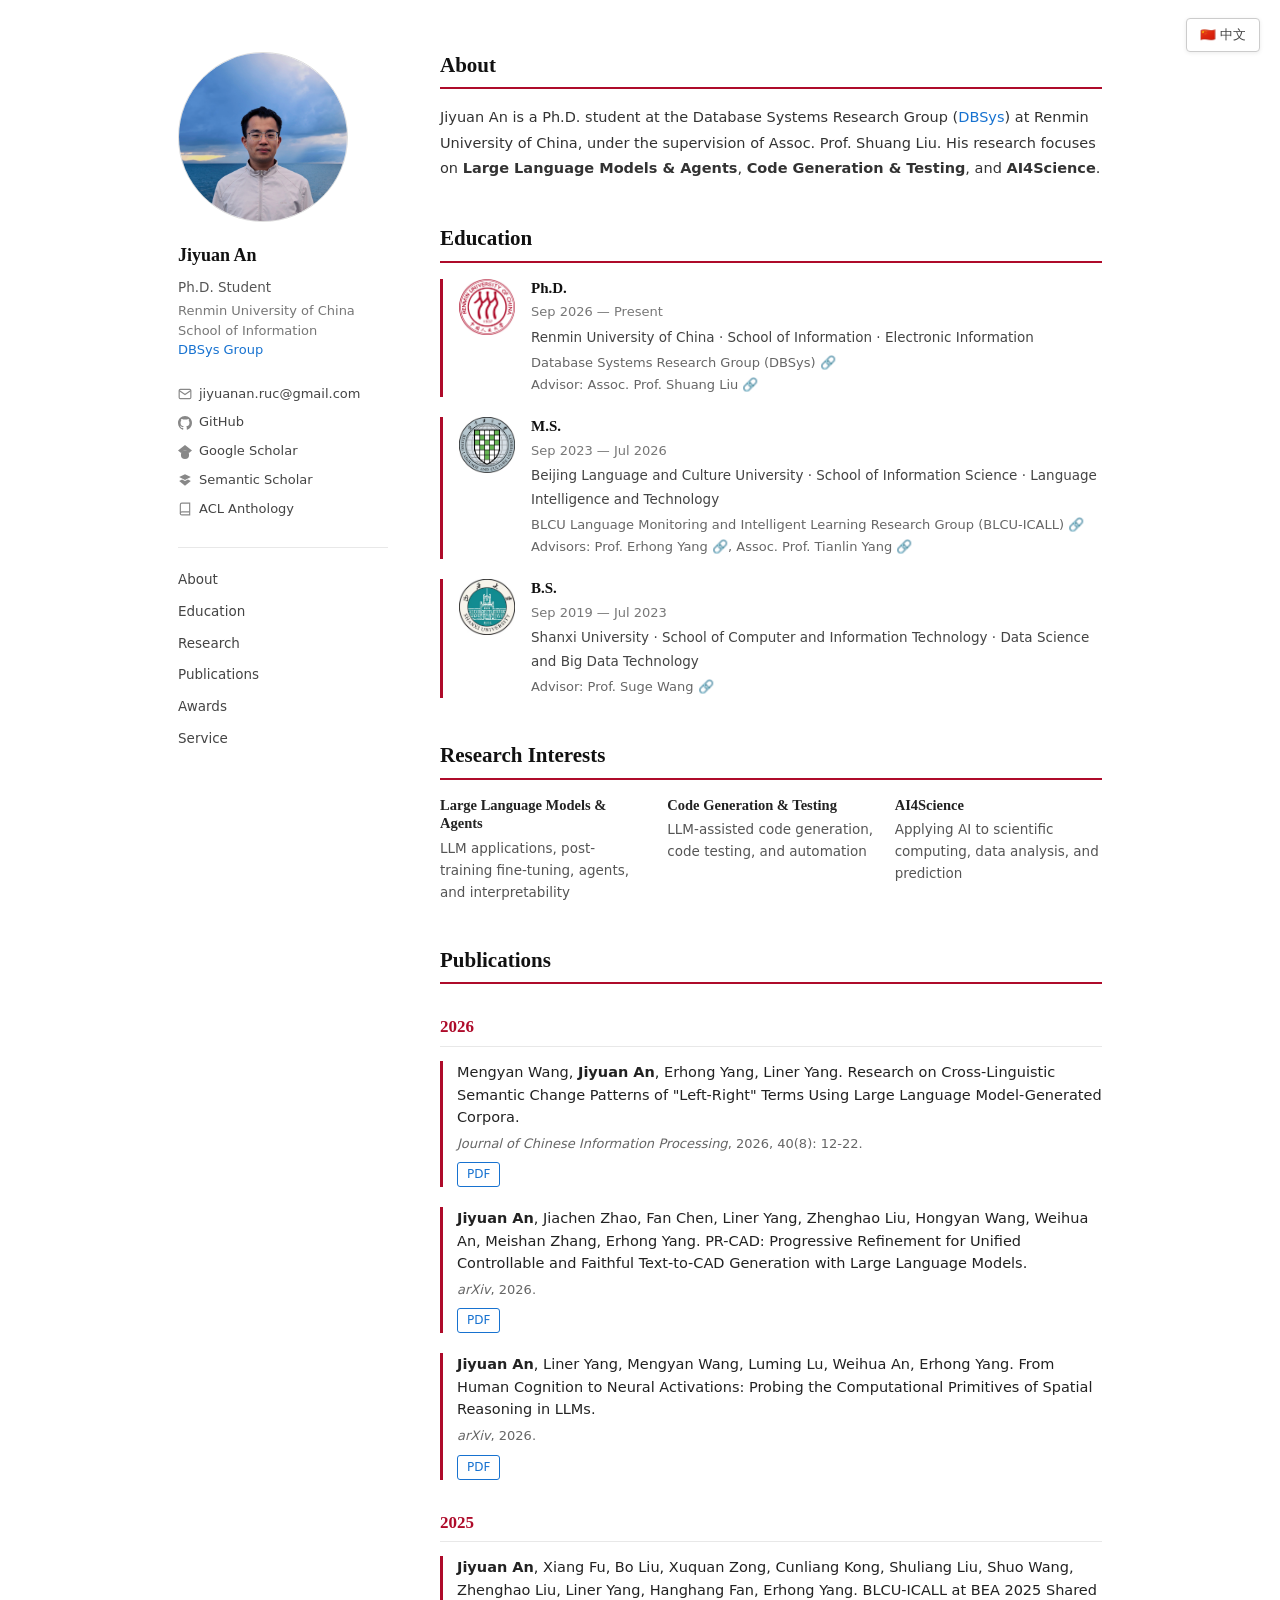
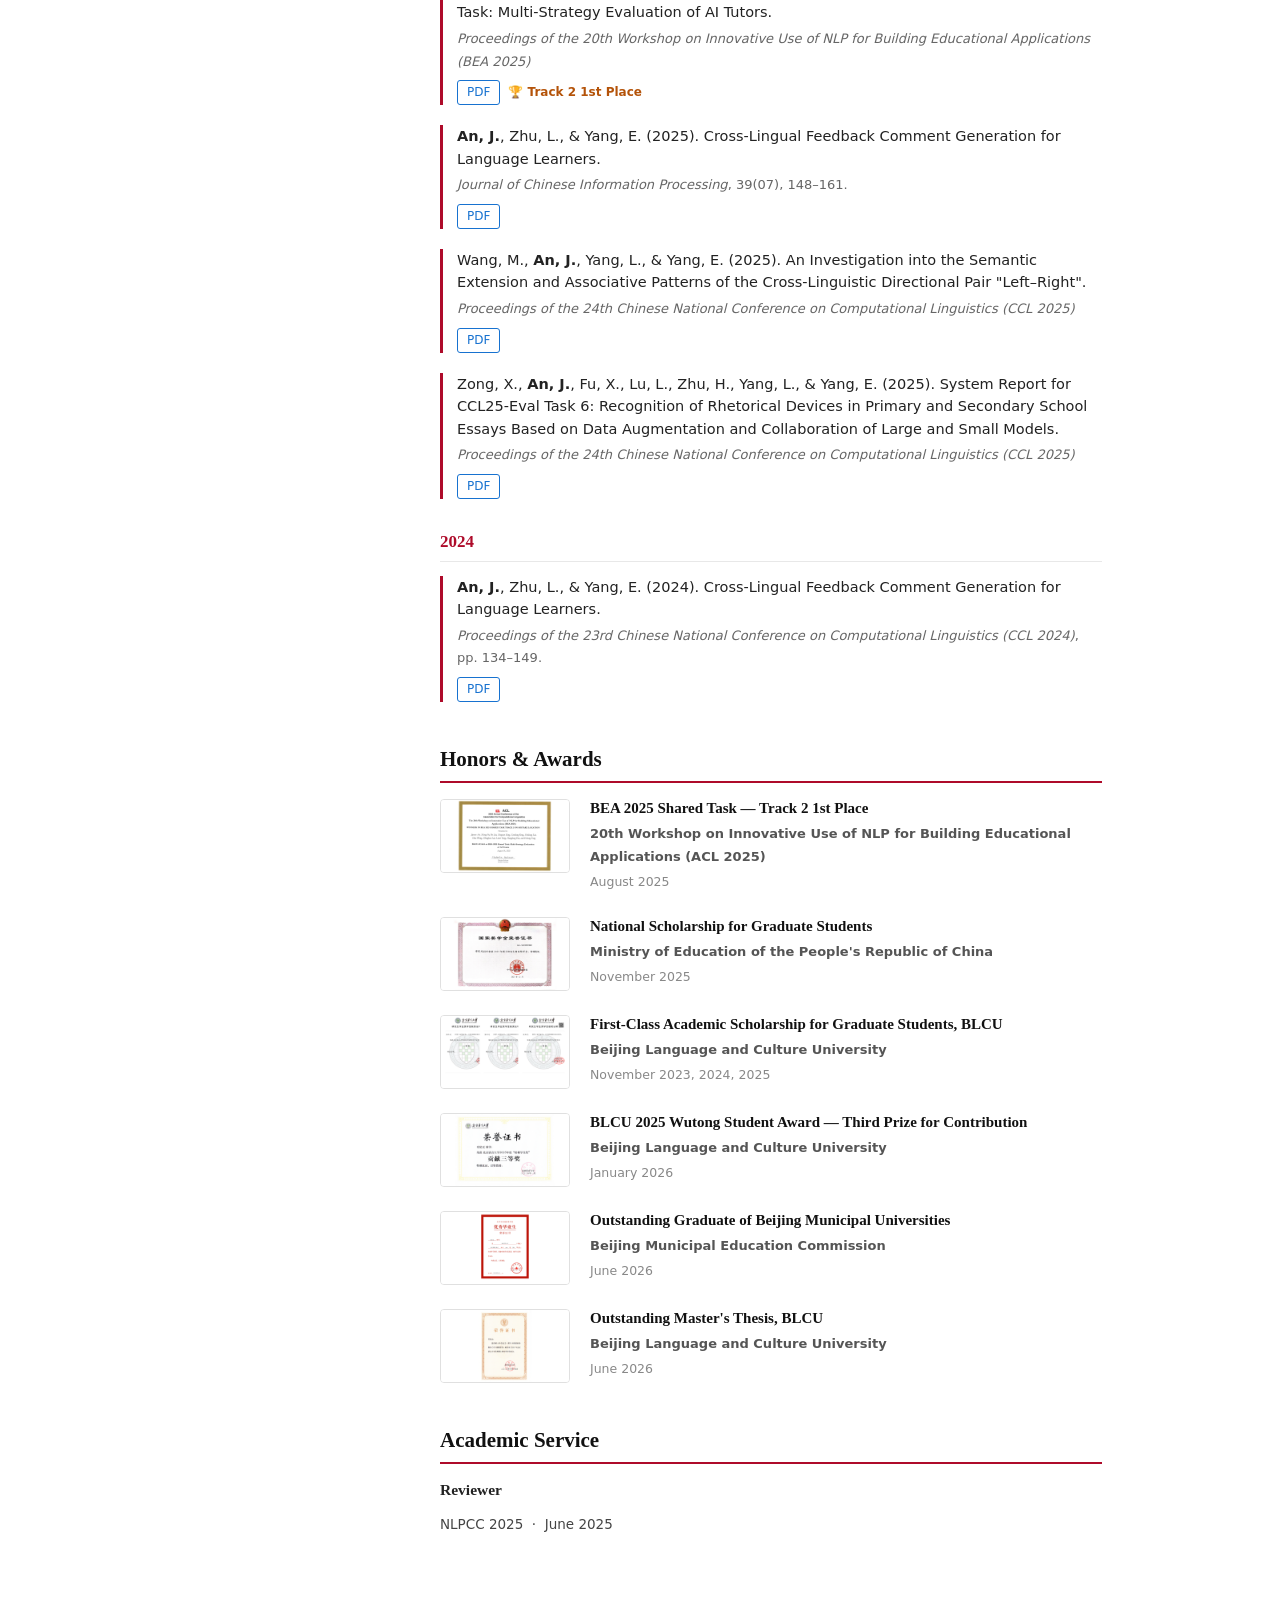
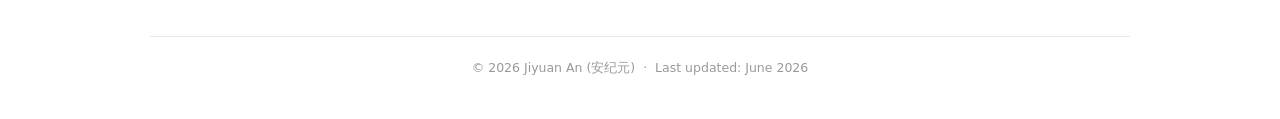
==== commit 86270eca: "update" ====
--- a/index-en.html
+++ b/index-en.html
@@ -151,6 +151,17 @@
 
       <div class="pub-item">
         <div class="pub-title">
+          Mengyan Wang, <strong>Jiyuan An</strong>, Erhong Yang, Liner Yang.
+          Research on Cross-Linguistic Semantic Change Patterns of "Left-Right" Terms Using Large Language Model-Generated Corpora.
+        </div>
+        <div class="pub-venue"><em>Journal of Chinese Information Processing</em>, 2026, 40(8): 12-22.</div>
+        <div class="pub-links">
+          <a class="pub-link" href="./papers/JoCIP_202608.pdf" target="_blank" rel="noreferrer">PDF</a>
+        </div>
+      </div>
+
+      <div class="pub-item">
+        <div class="pub-title">
           <strong>Jiyuan An</strong>, Jiachen Zhao, Fan Chen, Liner Yang, Zhenghao Liu, Hongyan Wang, Weihua An, Meishan Zhang, Erhong Yang.
           PR-CAD: Progressive Refinement for Unified Controllable and Faithful Text-to-CAD Generation with Large Language Models.
         </div>
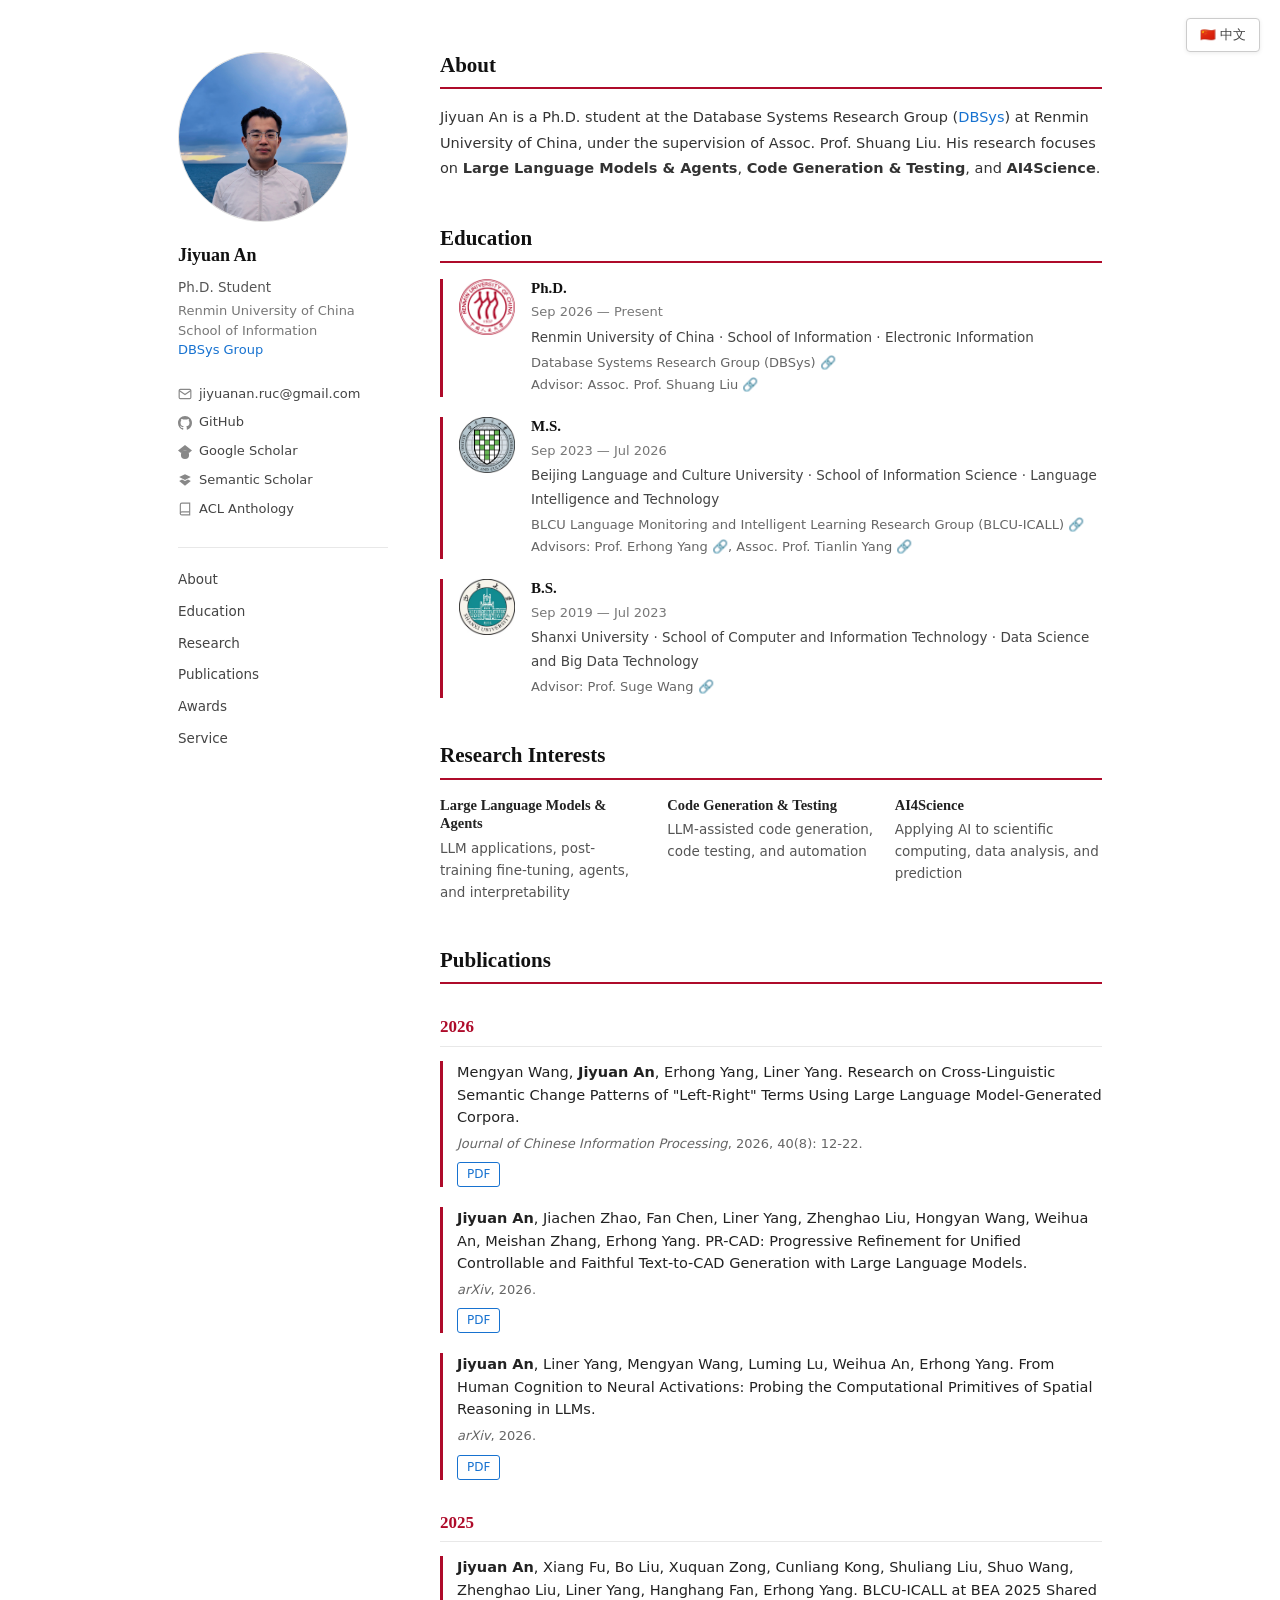
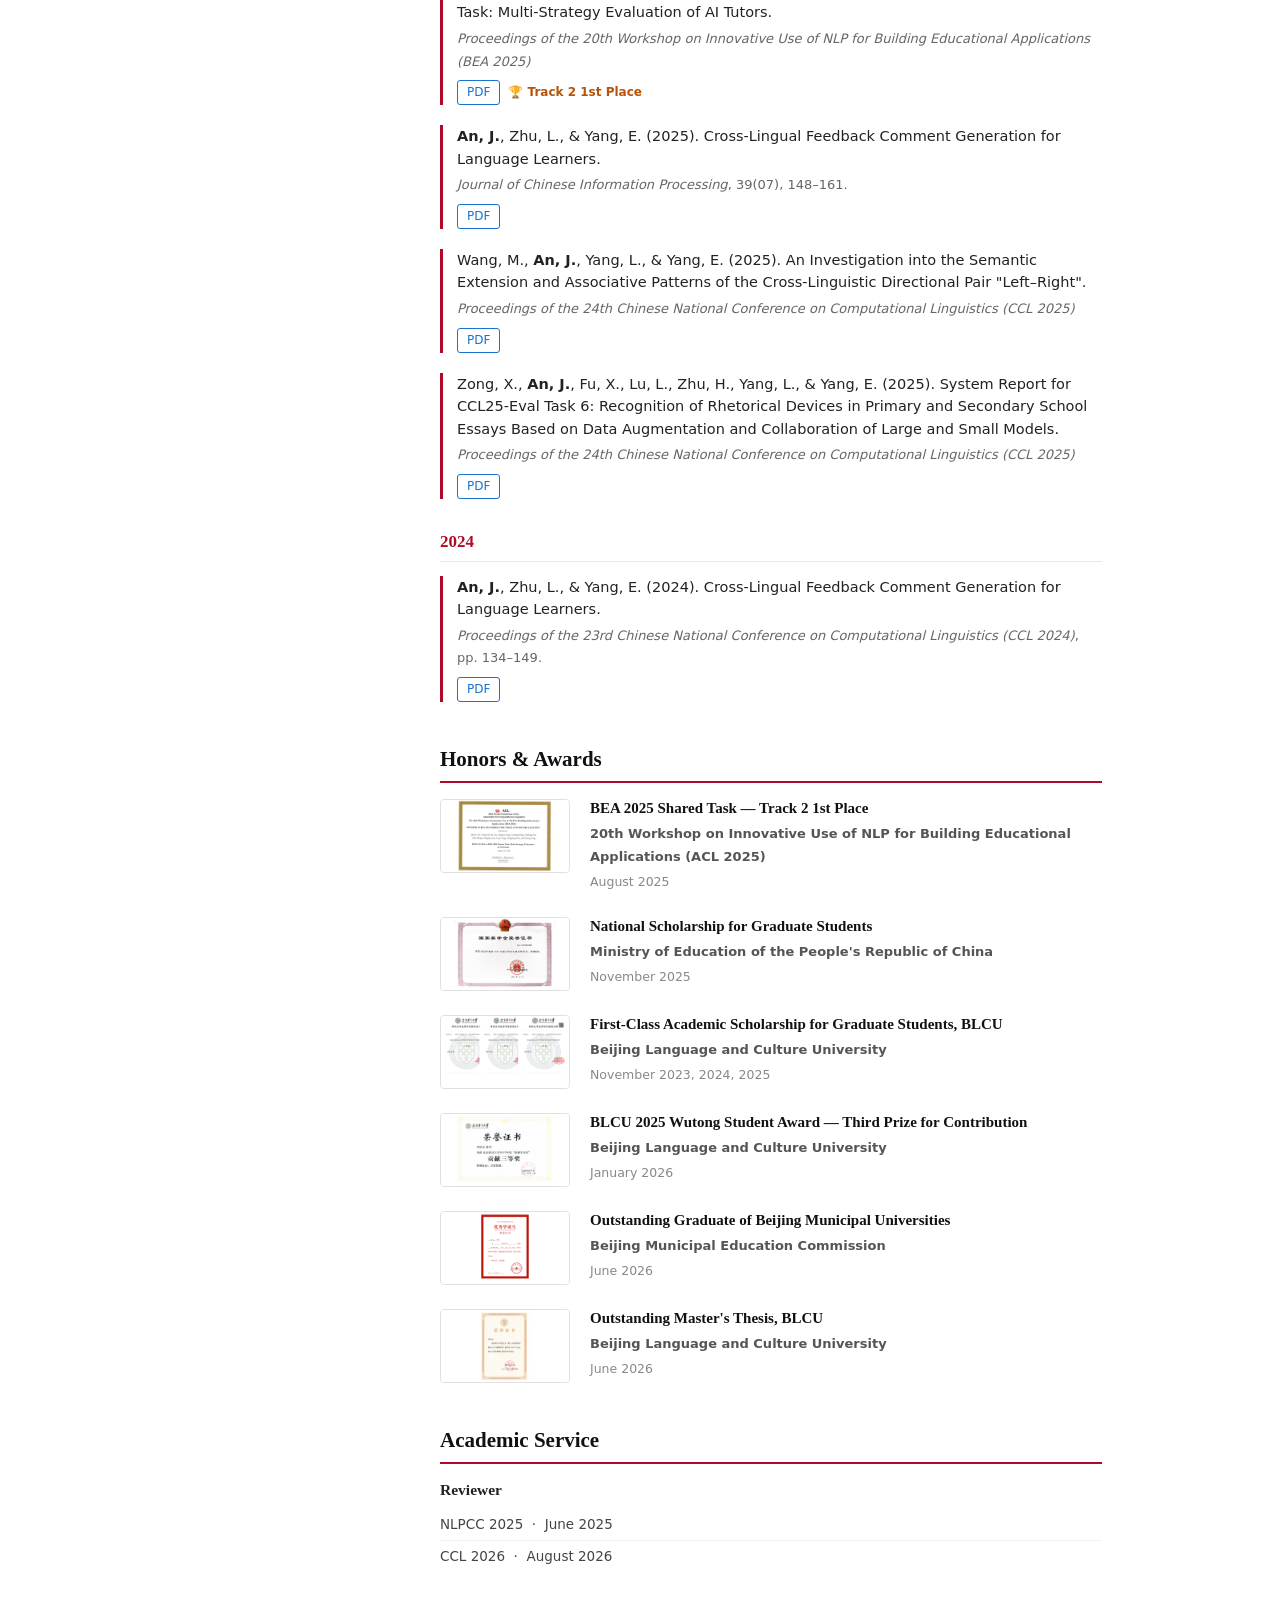
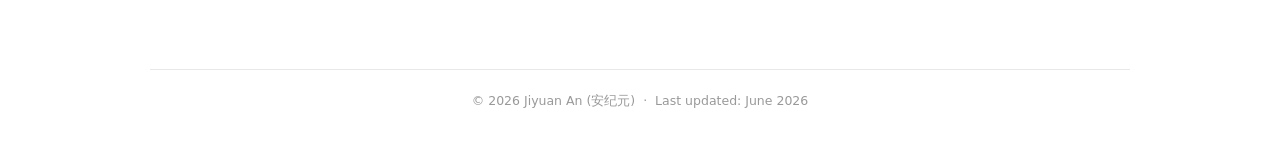
==== commit 6cd474b0: "update" ====
--- a/index-en.html
+++ b/index-en.html
@@ -304,6 +304,7 @@
         <h3>Reviewer</h3>
         <ul>
           <li>NLPCC 2025 &nbsp;·&nbsp; June 2025</li>
+          <li>CCL 2026 &nbsp;·&nbsp; August 2026</li>
         </ul>
       </div>
     </section>
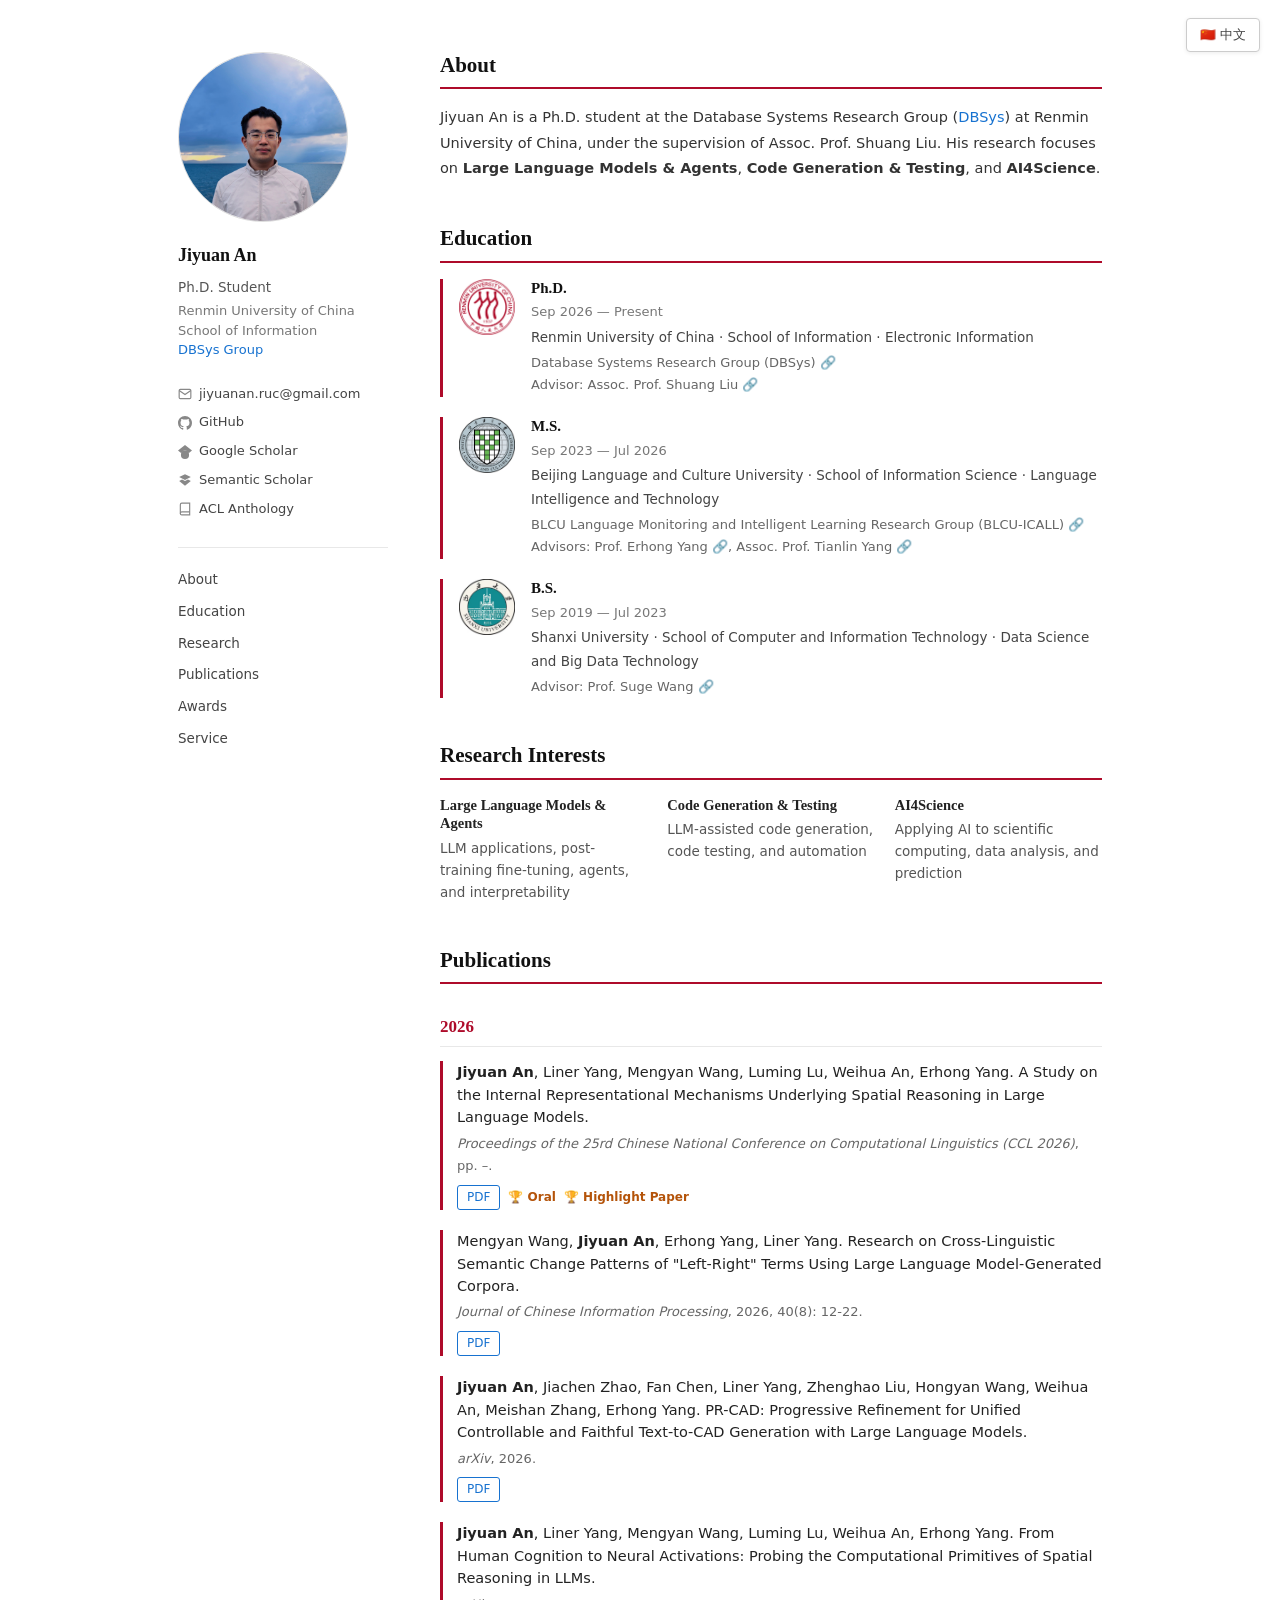
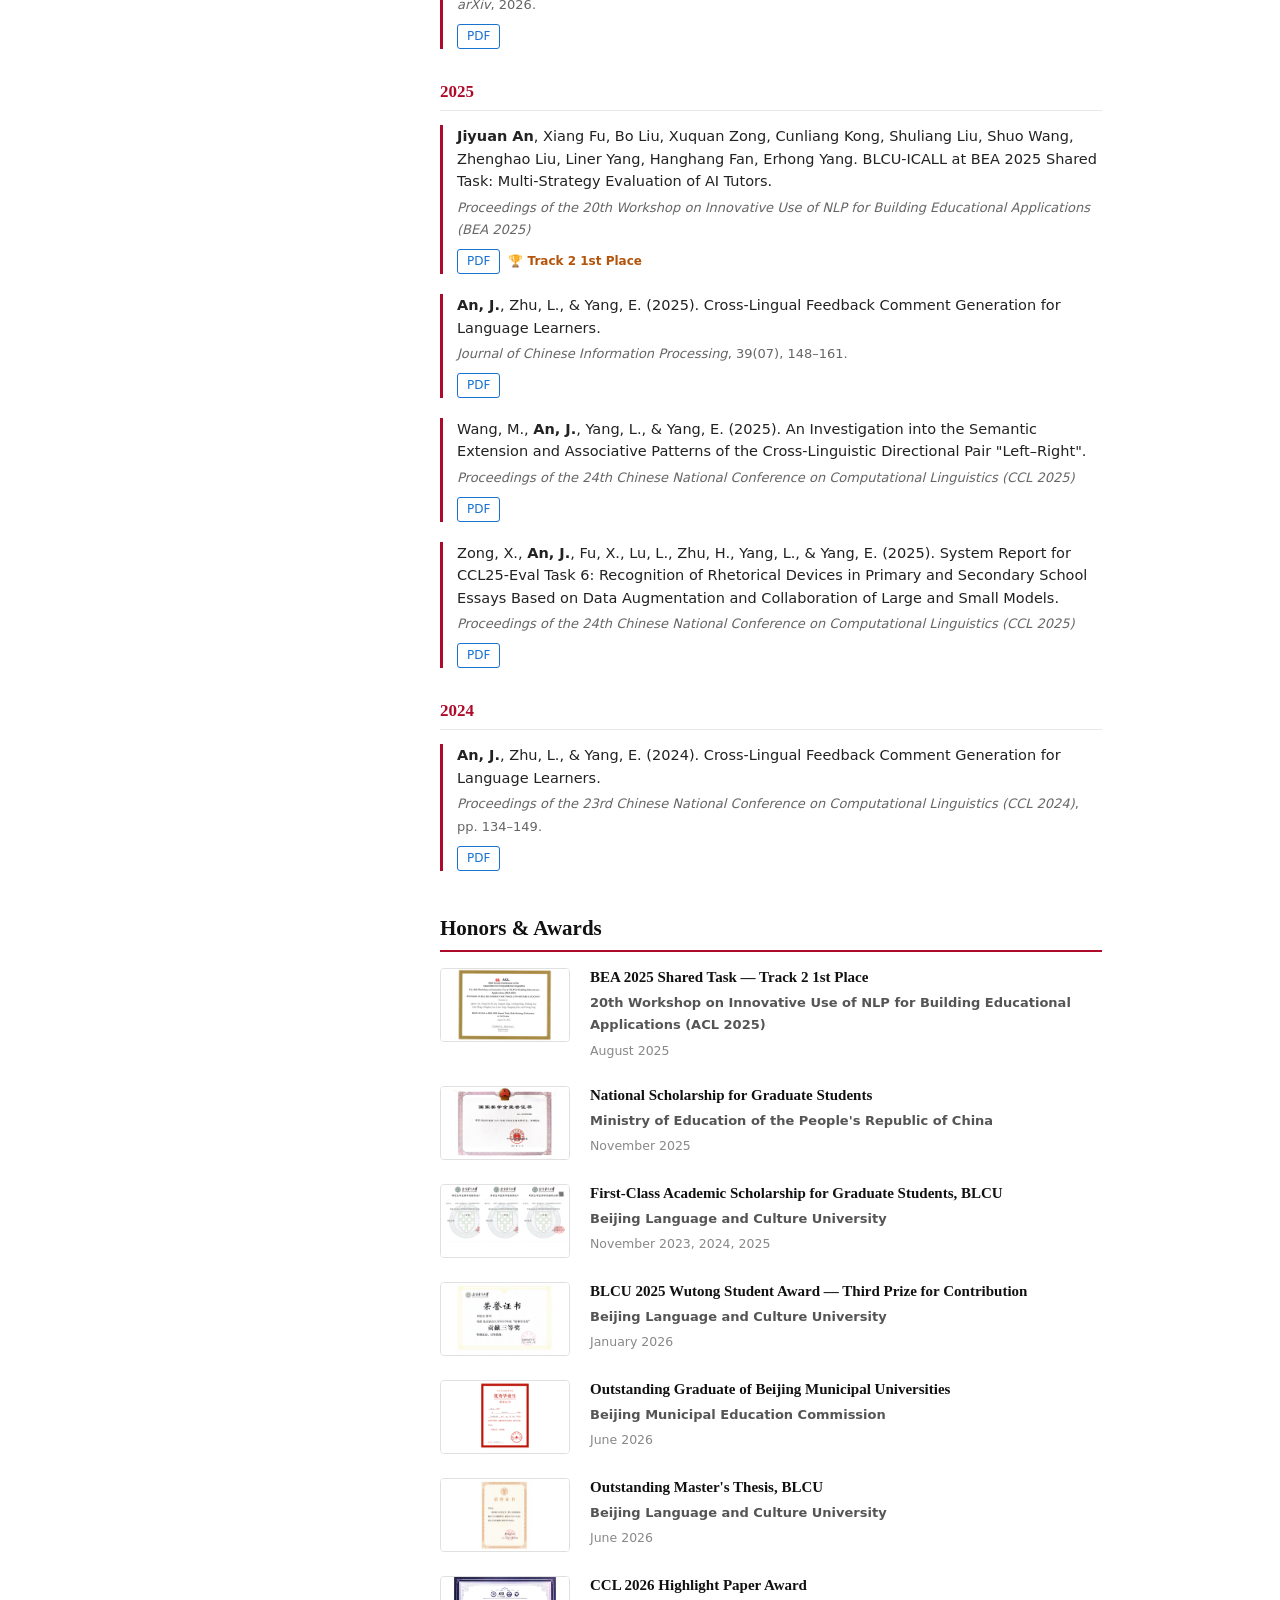
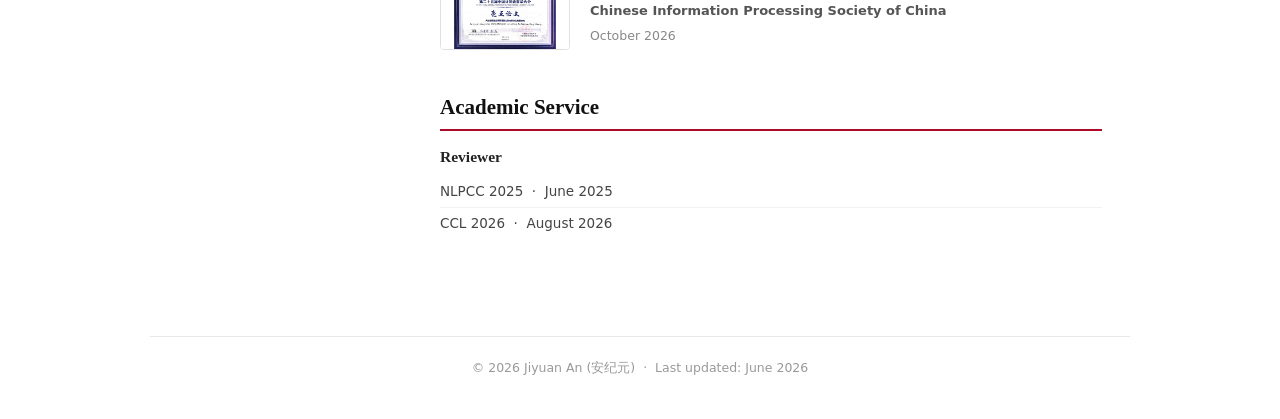
==== commit b5eaf09e: "update" ====
--- a/index-en.html
+++ b/index-en.html
@@ -151,6 +151,19 @@
 
       <div class="pub-item">
         <div class="pub-title">
+          <strong>Jiyuan An</strong>, Liner Yang, Mengyan Wang, Luming Lu, Weihua An, Erhong Yang.
+          A Study on the Internal Representational Mechanisms Underlying Spatial Reasoning in Large Language Models.
+        </div>
+        <div class="pub-venue"><em>Proceedings of the 25rd Chinese National Conference on Computational Linguistics (CCL 2026)</em>, pp. –.</div>
+        <div class="pub-links">
+          <a class="pub-link" href="./papers/CCL2026_0657.pdf" target="_blank" rel="noreferrer">PDF</a>
+          <span class="pub-award">🏆 Oral</span>
+          <span class="pub-award">🏆 Highlight Paper</span>
+        </div>
+      </div>
+
+      <div class="pub-item">
+        <div class="pub-title">
           Mengyan Wang, <strong>Jiyuan An</strong>, Erhong Yang, Liner Yang.
           Research on Cross-Linguistic Semantic Change Patterns of "Left-Right" Terms Using Large Language Model-Generated Corpora.
         </div>
@@ -293,6 +306,14 @@
             <h3>Outstanding Master's Thesis, BLCU</h3>
             <div class="award-org">Beijing Language and Culture University</div>
             <div class="award-date">June 2026</div>
+          </div>
+        </div>
+        <div class="award-item">
+          <img class="award-img" src="./assets/images/CCL_2026.png" alt="Highlight Paper" />
+          <div class="award-body">
+            <h3>CCL 2026 Highlight Paper Award</h3>
+            <div class="award-org">Chinese Information Processing Society of China</div>
+            <div class="award-date">October 2026</div>
           </div>
         </div>
       </div>
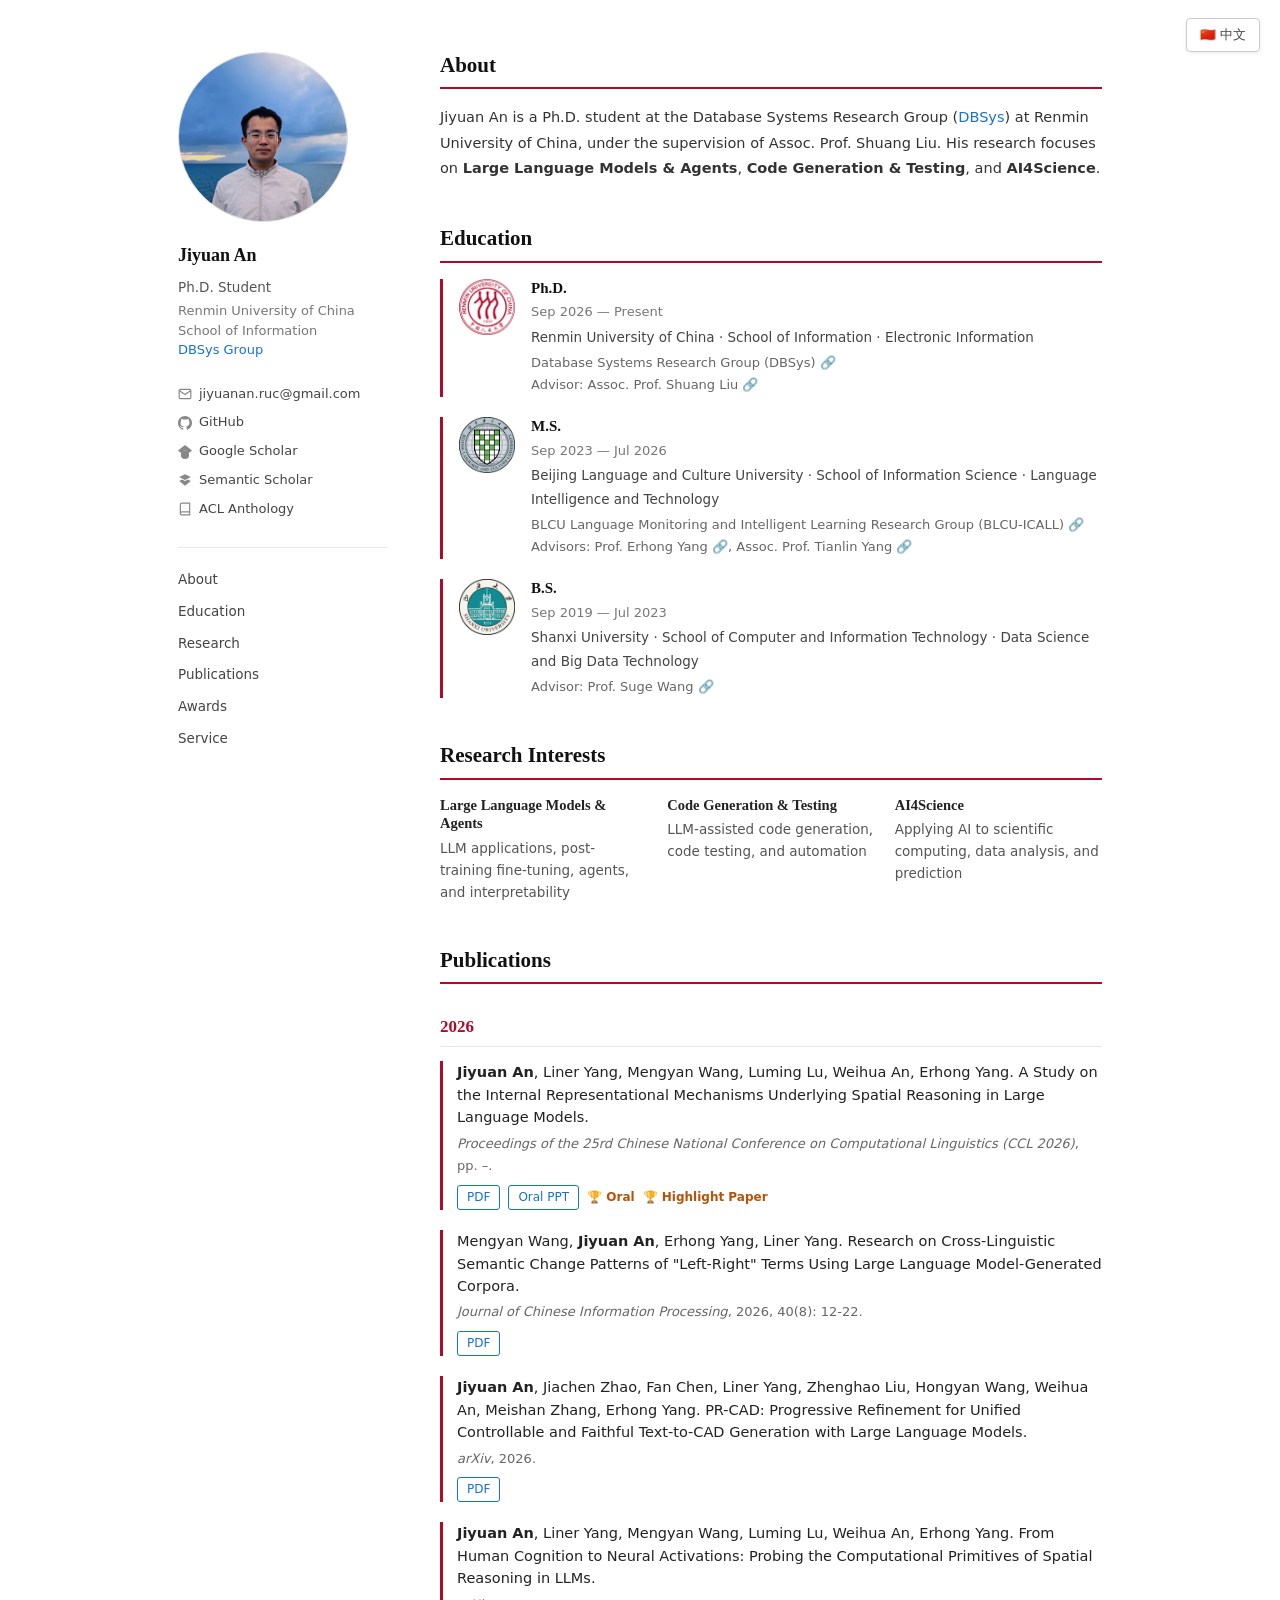
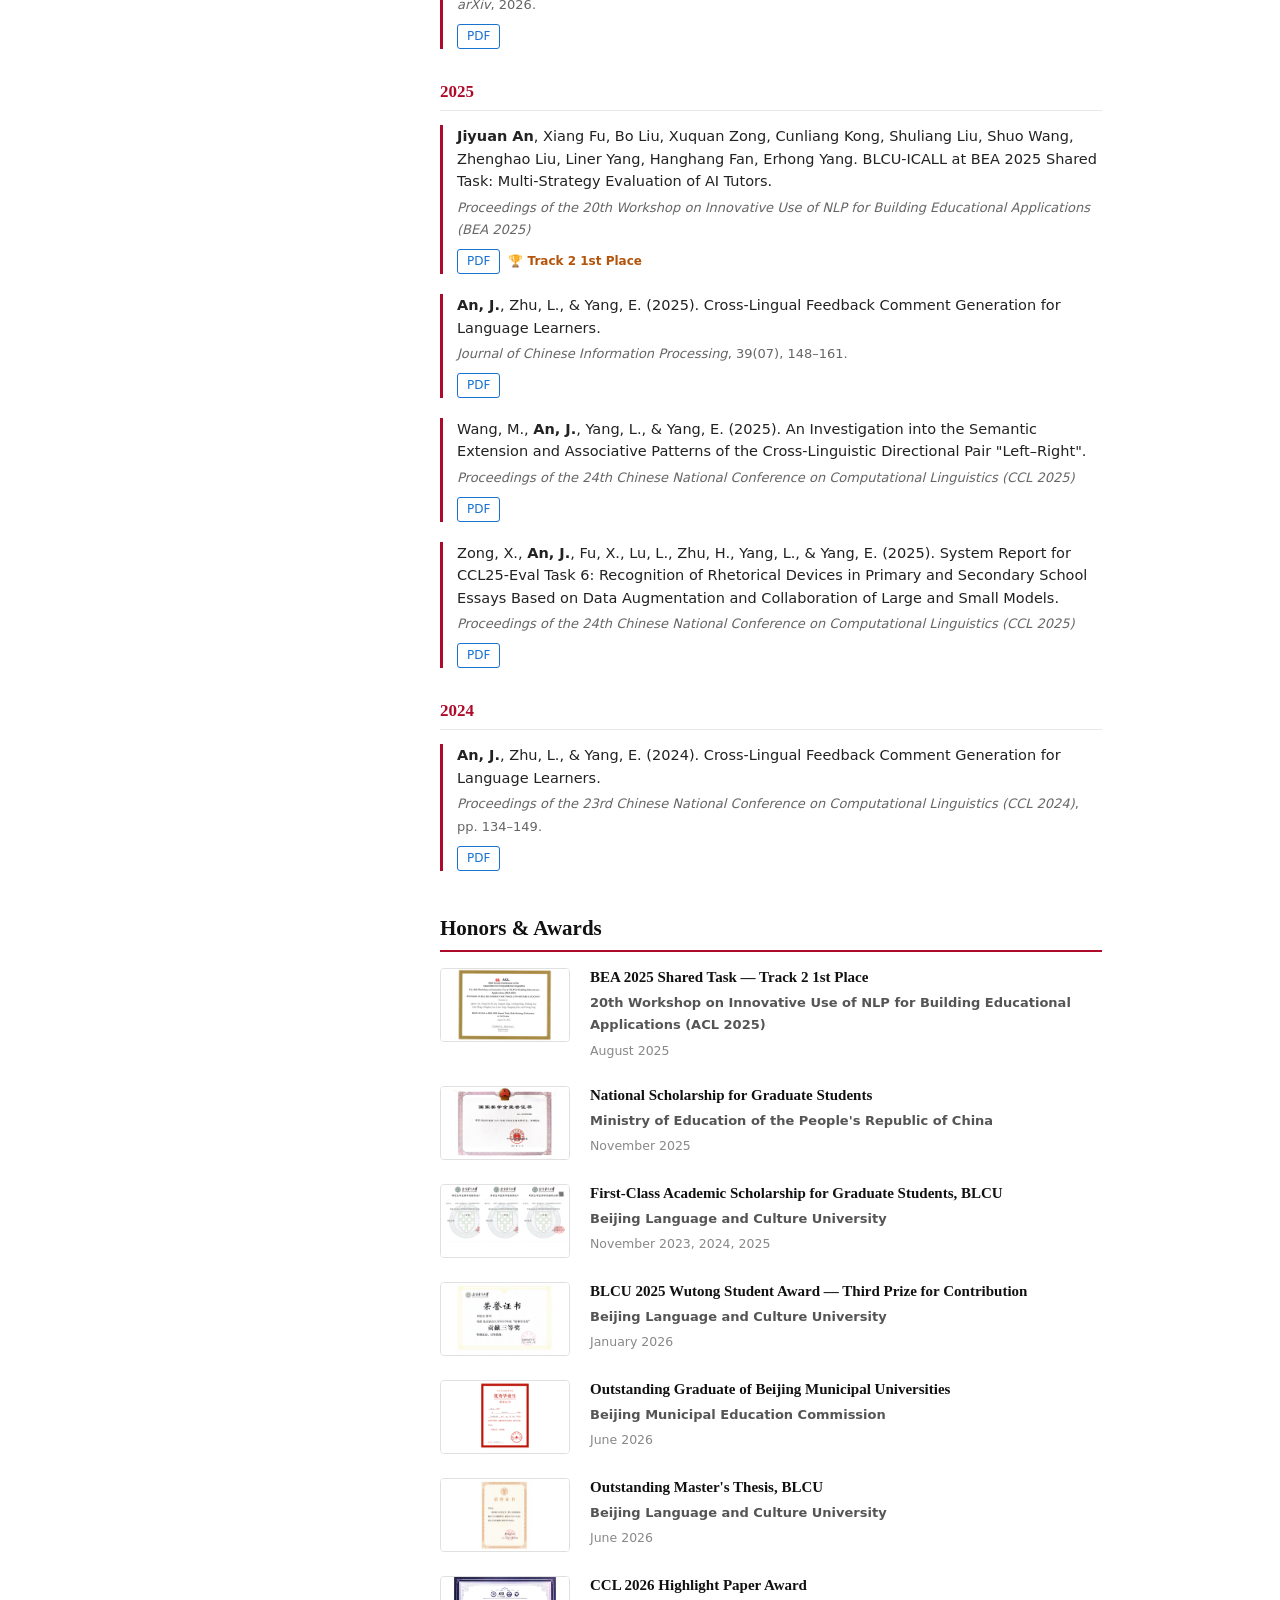
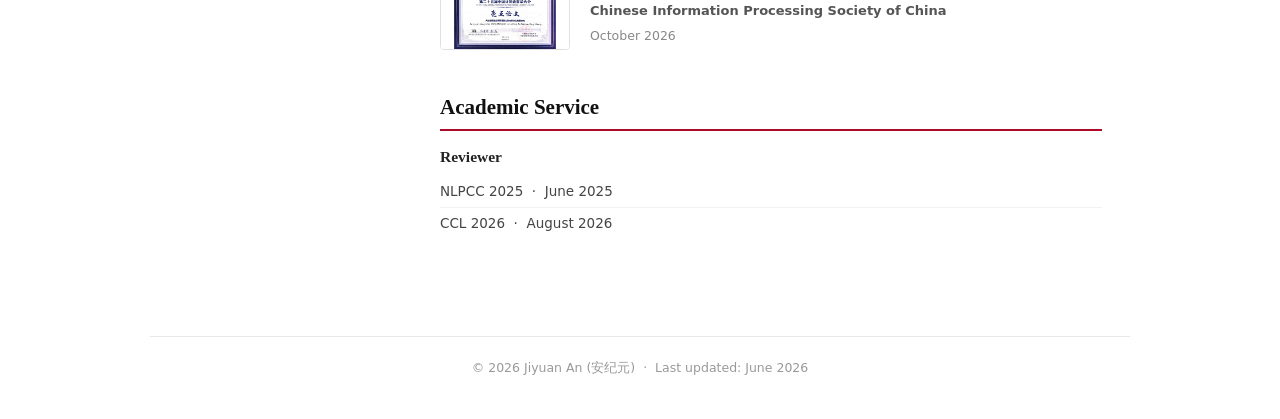
==== commit 12e14d23: "update" ====
--- a/index-en.html
+++ b/index-en.html
@@ -157,6 +157,7 @@
         <div class="pub-venue"><em>Proceedings of the 25rd Chinese National Conference on Computational Linguistics (CCL 2026)</em>, pp. –.</div>
         <div class="pub-links">
           <a class="pub-link" href="./papers/CCL2026_0657.pdf" target="_blank" rel="noreferrer">PDF</a>
+          <a class="pub-link" href="./slides/大语言模型空间推理能力的内部表征机制研究汇报_20261017_安纪元_V9.pdf" target="_blank" rel="noreferrer">Oral PPT</a>
           <span class="pub-award">🏆 Oral</span>
           <span class="pub-award">🏆 Highlight Paper</span>
         </div>
